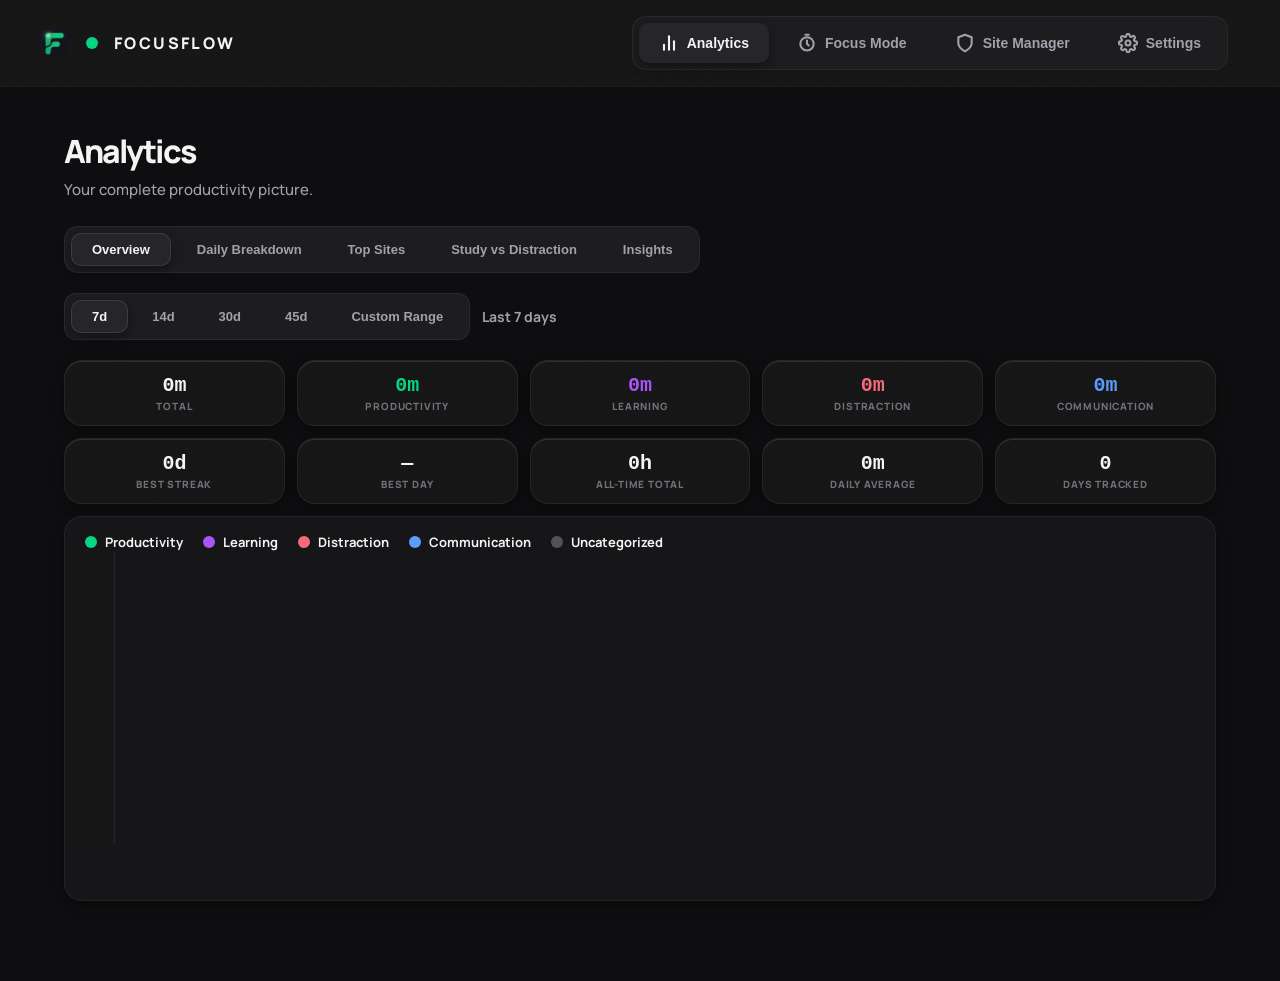
==== dashboard/index.html @ 1434062d "Add files via upload Update to v6.7.0 with Firefox fixes and Mozilla build instructions" ====
<!DOCTYPE html>
<html lang="en" data-os-theme="nothing">

<head>
  <meta charset="UTF-8" />
  <meta name="viewport" content="width=device-width,initial-scale=1" />
  <title>FocusFlow Dashboard</title>

  <link rel="icon" id="dynamic-favicon" href="../icons/icon128.png">

  <link rel="stylesheet" href="../global.css">
  <style>
    /* FF v6.7.0: @font-face removed — fonts now loaded exclusively from global.css (Problem 10). 
         All :root variables below intentionally removed too — they live in global.css now. */
    .cinematic-bg {
      position: fixed;
      inset: 0;
      z-index: -1;
      pointer-events: none;
      opacity: 0;
      transition: opacity 1s ease;
      background: radial-gradient(circle at 15% 50%, rgba(92, 156, 252, 0.15), transparent 50%), radial-gradient(circle at 85% 30%, rgba(168, 85, 247, 0.15), transparent 50%);
      animation: cinematicDrift 15s infinite alternate ease-in-out
    }

    html.cinematic .cinematic-bg {
      opacity: 1
    }

    @keyframes cinematicDrift {
      0% {
        transform: scale(1) translate(0, 0)
      }

      100% {
        transform: scale(1.1) translate(-2%, 2%)
      }
    }

    html,
    body {
      height: 100%
    }

    body {
      background: var(--bg);
      color: var(--tx);
      font-family: 'Manrope', system-ui, sans-serif;
      display: flex;
      flex-direction: column;
      font-size: 15px;
      line-height: 1.5;
      overflow-x: hidden;
      -webkit-font-smoothing: antialiased;
      transition: background 0.3s ease
    }

    .ptit,
    .focus-title {
      font-family: 'Manrope', system-ui, sans-serif;
      font-size: 32px;
      font-weight: 800;
      margin-bottom: 4px;
      letter-spacing: -0.06em
    }

    .overlay {
      position: fixed;
      inset: 0;
      z-index: 9000;
      background: rgba(0, 0, 0, .8);
      backdrop-filter: blur(8px);
      display: flex;
      align-items: center;
      justify-content: center;
      padding: 20px
    }

    .overlay.hide {
      display: none
    }

    .num,
    .acv,
    .at-val,
    .fr-time,
    .sitetm,
    .mtxt,
    .ltxt,
    .goal-pct,
    .donut-total {
      font-variant-numeric: tabular-nums
    }

    .toast {
      position: fixed;
      bottom: 40px;
      left: 50%;
      background: var(--green);
      color: #000000;
      padding: 10px 18px;
      border-radius: var(--btn-radius);
      box-shadow: var(--shadow-md);
      z-index: 999999;
      font-weight: 700;
      font-size: 13px;
      transition: all 0.3s cubic-bezier(0.16, 1, 0.3, 1);
      opacity: 1;
      transform: translateX(-50%) translateY(0);
      display: flex;
      align-items: center;
      gap: 8px
    }

    .toast.hide {
      opacity: 0;
      transform: translateX(-50%) translateY(30px);
      pointer-events: none
    }

    .toast.ok {
      border-left: none
    }

    .toast.er {
      background: var(--red);
      color: #000000;
      box-shadow: var(--shadow-md);
      border-left: none
    }

    @keyframes spin {
      100% {
        transform: rotate(360deg)
      }
    }

    .navbar {
      display: flex;
      justify-content: center;
      background: rgba(24, 24, 24, 0.65);
      backdrop-filter: blur(24px);
      -webkit-backdrop-filter: blur(24px);
      position: sticky;
      top: 0;
      z-index: 100;
      border-bottom: 1px solid rgba(255, 255, 255, 0.04);
      padding: 16px 24px;
      transition: var(--trans)
    }

    .card,
    .ac,
    .at-card {
      background: rgba(24, 24, 24, 0.65);
      backdrop-filter: blur(24px);
      -webkit-backdrop-filter: blur(24px);
      border: 1px solid rgba(255, 255, 255, 0.08);
      box-shadow: var(--shadow-sm), inset 0 1px 0 rgba(255, 255, 255, 0.1);
      border-radius: var(--card-radius);
      position: relative;
      overflow: hidden;
      transition: var(--trans)
    }

    html.light .card,
    html.light .ac,
    html.light .at-card {
      background: rgba(255, 255, 255, 0.75);
      border: 1px solid rgba(0, 0, 0, 0.05);
      box-shadow: var(--shadow-sm), inset 0 1px 0 rgba(255, 255, 255, 0.6)
    }

    html.light .navbar {
      background: rgba(255, 255, 255, 0.75);
      border-bottom: 1px solid rgba(0, 0, 0, 0.05)
    }

    html.light .ni:hover {
      background: rgba(0, 0, 0, 0.05);
      color: var(--tx)
    }

    html.light .siterow:hover {
      background: rgba(0, 0, 0, 0.02)
    }

    .nav-container {
      width: 100%;
      max-width: 1200px;
      display: flex;
      justify-content: space-between;
      align-items: center
    }

    .brand {
      display: flex;
      align-items: center;
      gap: 12px
    }

    .bdot {
      width: 12px;
      height: 12px;
      border-radius: 50%;
      background: var(--green)
    }

    .bdot.on {
      animation: pulse 2s infinite;
      box-shadow: 0 0 12px var(--green)
    }

    @keyframes pulse {

      0%,
      100% {
        opacity: 1
      }

      50% {
        opacity: .4
      }
    }

    .bname {
      font-size: 16px;
      font-weight: 800;
      letter-spacing: .15em;
      text-transform: uppercase;
      color: var(--tx)
    }

    .nav-links {
      display: flex;
      gap: 8px;
      background: var(--bg3);
      padding: 6px;
      border-radius: 14px;
      border: 1px solid var(--bd);
      margin-right: 12px
    }

    .ni {
      display: flex;
      align-items: center;
      gap: 8px;
      padding: 10px 20px;
      border-radius: 10px;
      background: transparent;
      border: none;
      color: var(--tx2);
      font-size: 14px;
      font-weight: 600;
      cursor: pointer;
      transition: var(--trans)
    }

    .ni:hover {
      color: var(--tx);
      background: rgba(255, 255, 255, 0.03)
    }

    .ni.act {
      background: var(--bg4);
      color: var(--tx);
      box-shadow: var(--shadow-sm)
    }

    .nic {
      display: flex;
      align-items: center;
      justify-content: center
    }

    .main {
      max-width: 1200px;
      margin: 0 auto;
      width: 100%;
      padding: 40px 24px;
      flex: 1
    }

    .tab {
      display: none;
      animation: fadeIn 0.3s ease
    }

    .tab.act {
      display: block
    }

    @keyframes fadeIn {
      from {
        opacity: 0;
        transform: translateY(10px)
      }

      to {
        opacity: 1;
        transform: translateY(0)
      }
    }

    #atab-overview, #atab-daily, #atab-topsites, #atab-trend, #atab-insights {
      transition: opacity 0.25s ease;
    }

    .ph {
      display: flex;
      align-items: flex-start;
      justify-content: space-between;
      margin-bottom: 24px;
      gap: 16px;
      flex-wrap: wrap
    }

    .pdesc {
      font-size: 15px;
      color: var(--tx2);
      font-weight: 500
    }

    .card {
      padding: 24px;
      margin-bottom: 20px
    }

    .ctit {
      font-size: 13px;
      font-weight: 800;
      letter-spacing: .12em;
      text-transform: uppercase;
      color: var(--tx3);
      margin-bottom: 20px;
      display: flex;
      align-items: center;
      gap: 8px
    }

    .inp,
    .sel,
    input.num {
      background: var(--bg3);
      border: 1px solid var(--bd2);
      border-radius: 12px;
      padding: 12px 16px;
      color: var(--tx);
      font-size: 14px;
      outline: none;
      transition: var(--trans);
      font-weight: 500
    }

    .inp {
      width: 100%
    }

    .inp:focus,
    .sel:focus {
      border-color: var(--green);
      box-shadow: 0 0 0 3px var(--green-bg);
      background: var(--bg4)
    }

    .num {
      width: 100px;
      text-align: center;
      -moz-appearance: textfield;
      appearance: textfield;
    }

    .num::-webkit-outer-spin-button,
    .num::-webkit-inner-spin-button {
      -webkit-appearance: none;
      appearance: none;
    }

    select option {
      background: var(--bg2);
      color: var(--tx)
    }

    .bp,
    .bs,
    .bd-btn {
      border-radius: var(--btn-radius);
      padding: 12px 24px;
      font-size: 14px;
      font-weight: 700;
      cursor: pointer;
      transition: var(--trans);
      white-space: nowrap;
      border: none
    }

    .bp {
      background: var(--green);
      color: #000;
      box-shadow: 0 2px 8px rgba(0, 0, 0, 0.3);
      border: 1px solid rgba(255, 255, 255, 0.1)
    }

    .bp:hover {
      transform: translateY(-2px);
      box-shadow: 0 6px 16px rgba(0, 0, 0, 0.4);
      filter: brightness(1.05)
    }

    .bs {
      background: var(--bg4);
      color: var(--tx);
      border: 1px solid var(--bd2)
    }

    .bs:hover {
      background: var(--bg3);
      border-color: var(--bd3);
      transform: translateY(-2px);
      box-shadow: var(--shadow-md)
    }

    .bd-btn {
      background: var(--red-bg);
      color: var(--red);
      border: 1px solid var(--red-bd)
    }

    .bd-btn:hover {
      background: rgba(244, 107, 122, 0.15);
      transform: translateY(-2px);
      box-shadow: var(--shadow-sm)
    }

    .bic {
      width: 36px;
      height: 36px;
      border-radius: 10px;
      background: var(--bg4);
      border: 1px solid var(--bd2);
      color: var(--tx2);
      cursor: pointer;
      font-size: 15px;
      display: flex;
      align-items: center;
      justify-content: center;
      transition: var(--trans);
      flex-shrink: 0
    }

    .bic:hover {
      background: var(--bg3);
      color: var(--tx);
      border-color: var(--bd3);
      transform: translateY(-2px)
    }

    .bic.del:hover {
      background: var(--red-bg);
      color: var(--red);
      border-color: var(--red-bd)
    }

    .scrub-btn {
      opacity: 0;
      background: var(--bg4);
      border: none;
      color: var(--tx3);
      width: 24px;
      height: 24px;
      border-radius: 6px;
      cursor: pointer;
      display: flex;
      align-items: center;
      justify-content: center;
      transition: var(--trans);
      font-size: 12px;
      margin-left: 8px;
      flex-shrink: 0
    }

    .db-site-pill:hover .scrub-btn {
      opacity: 1
    }

    .scrub-btn:hover {
      background: var(--red-bg);
      color: var(--red)
    }

    .view-tabs {
      display: flex;
      gap: 6px;
      background: var(--bg3);
      border-radius: 14px;
      padding: 6px;
      margin-bottom: 20px;
      width: fit-content;
      border: 1px solid var(--bd)
    }

    .vtab {
      padding: 8px 20px;
      border-radius: 10px;
      border: none;
      background: none;
      color: var(--tx2);
      font-size: 13px;
      font-weight: 700;
      cursor: pointer;
      transition: var(--trans)
    }

    .vtab.act {
      background: var(--bg4);
      color: var(--tx);
      box-shadow: var(--shadow-sm);
      border: 1px solid var(--bd2)
    }

    .vtab:hover:not(.act) {
      color: var(--tx);
      background: rgba(255, 255, 255, 0.03)
    }

    .compact-grid {
      display: grid;
      grid-template-columns: repeat(5, 1fr);
      gap: 12px;
      margin-bottom: 12px
    }

    .ac,
    .at-card {
      padding: 14px 12px;
      text-align: center;
      border-radius: var(--card-radius);
      display: flex;
      flex-direction: column;
      justify-content: center;
      align-items: center
    }

    .acv,
    .at-val {
      font-family: monospace;
      font-size: 20px;
      font-weight: 800;
      margin-bottom: 4px;
      line-height: 1.1;
      color: var(--tx)
    }

    .acv.g {
      color: var(--green)
    }

    .acv.r {
      color: var(--red)
    }

    .acv.a {
      color: var(--amber)
    }

    .acv.b {
      color: var(--blue)
    }

    .acv.w {
      color: var(--tx)
    }

    .aclbl,
    .at-lbl {
      font-size: 10px;
      color: var(--tx3);
      text-transform: uppercase;
      letter-spacing: .08em;
      font-weight: 800;
      line-height: 1
    }

    .chart-toggles {
      display: flex;
      gap: 20px;
      font-size: 13px;
      font-weight: 700;
      flex-wrap: wrap
    }

    .chart-tog-lbl {
      display: flex;
      align-items: center;
      gap: 8px;
      cursor: pointer;
      transition: var(--trans)
    }

    .chart-tog-lbl input {
      display: none
    }

    .chart-tog-dot {
      width: 12px;
      height: 12px;
      border-radius: 50%;
      transition: var(--trans);
      border: 2px solid transparent
    }

    .chart-tog-lbl input:not(:checked)+.chart-tog-dot {
      background: transparent !important;
      border-color: var(--tx3)
    }

    .chart-tog-lbl input:not(:checked)~.chart-tog-text {
      color: var(--tx3)
    }

    .chart-container {
      position: relative;
      border: 1px solid var(--bd);
      border-radius: var(--card-radius);
      background: var(--bg2);
      box-shadow: var(--shadow-sm);
      display: flex;
      flex-direction: column;
      overflow: hidden
    }

    .chart-hdr {
      padding: 16px 20px 0;
      display: flex;
      justify-content: space-between;
      align-items: center;
      flex-wrap: wrap;
      gap: 12px
    }

    .chart-wrapper {
      position: relative;
      width: 100%;
      display: flex
    }

    .y-axis {
      position: absolute;
      left: 0;
      top: 0;
      bottom: 55px;
      width: 50px;
      background: rgba(24, 24, 24, 0.85);
      backdrop-filter: blur(6px);
      border-right: 1px solid var(--bd);
      display: flex;
      flex-direction: column;
      justify-content: space-between;
      align-items: flex-end;
      padding: 20px 10px 0 0;
      pointer-events: none;
      z-index: 10
    }

    html.light .y-axis {
      background: rgba(248, 250, 252, 0.92)
    }

    .y-lbl {
      font-size: 11px;
      font-weight: 700;
      color: var(--tx3);
      font-family: system-ui;
      line-height: 1
    }

    .chart-scroll {
      overflow-x: auto;
      overflow-y: hidden;
      flex: 1;
      padding-left: 50px;
      padding-bottom: 8px
    }

    .chart-scroll::-webkit-scrollbar {
      height: 8px
    }

    .chart-scroll::-webkit-scrollbar-track {
      background: transparent
    }

    .chart-scroll::-webkit-scrollbar-thumb {
      background: var(--bd2);
      border-radius: 4px
    }

    .chart-scroll canvas {
      display: block;
      cursor: crosshair
    }

    .chart-tooltip {
      position: absolute;
      background: var(--bg3);
      border: 1px solid var(--bd2);
      padding: 8px 12px;
      border-radius: 8px;
      font-size: 13px;
      font-weight: 600;
      color: var(--tx);
      pointer-events: none;
      opacity: 0;
      transition: opacity 0.15s ease;
      box-shadow: var(--shadow-md);
      z-index: 1000;
      display: flex;
      flex-direction: column;
      gap: 4px;
      white-space: nowrap
    }

    .db-card {
      padding: 32px;
      background: var(--bg2);
      border: 1px solid var(--bd);
      border-radius: var(--card-radius);
      margin-bottom: 24px;
      box-shadow: var(--shadow-sm)
    }

    .db-hero {
      display: flex;
      align-items: center;
      gap: 24px;
      margin-bottom: 24px;
      flex-wrap: wrap
    }

    .db-info {
      flex: 1
    }

    .db-date {
      font-size: 20px;
      font-weight: 800;
      color: var(--tx);
      margin-bottom: 8px;
      letter-spacing: -0.02em
    }

    .db-badge {
      display: inline-flex;
      align-items: center;
      gap: 8px;
      padding: 6px 16px;
      border-radius: 12px;
      font-size: 14px;
      font-weight: 700;
      border: 1px solid transparent
    }

    .db-stats-row {
      display: flex;
      flex-wrap: wrap;
      gap: 10px;
      margin-top: 12px
    }

    .db-legend {
      display: flex;
      gap: 20px;
      font-size: 13px;
      font-weight: 700;
      flex-wrap: wrap;
      margin-bottom: 16px
    }

    .db-legend-item {
      display: flex;
      align-items: center;
      gap: 8px
    }

    .db-legend-dot {
      width: 10px;
      height: 10px;
      border-radius: 50%;
      flex-shrink: 0
    }

    .db-bar-wrap {
      height: 14px;
      border-radius: 99px;
      overflow: hidden;
      display: flex;
      background: var(--bg4)
    }

    .db-sites-grid {
      display: grid;
      grid-template-columns: repeat(auto-fill, minmax(220px, 1fr));
      gap: 14px;
      margin-top: 28px;
      padding-top: 28px;
      border-top: 1px solid var(--bd)
    }

    .db-site-pill {
      display: flex;
      align-items: center;
      justify-content: space-between;
      padding: 12px 16px;
      background: var(--bg3);
      border-radius: 12px;
      border: 1px solid var(--bd);
      border-left: 4px solid transparent;
      box-shadow: var(--shadow-sm);
      transition: var(--trans)
    }

    .db-site-pill:hover {
      transform: translateY(-2px);
      background: var(--bg4);
      border-color: var(--bd2)
    }

    .db-site-left {
      display: flex;
      align-items: center;
      gap: 10px;
      min-width: 0;
      flex: 1
    }

    .db-site-dom {
      font-family: 'Inter', system-ui, sans-serif;
      font-size: 14px;
      font-weight: 700;
      color: var(--tx);
      white-space: nowrap;
      overflow: hidden;
      text-overflow: ellipsis;
      padding-right: 10px
    }

    .db-site-time {
      font-size: 14px;
      font-weight: 800;
      color: var(--tx2);
      flex-shrink: 0;
      font-family: monospace;
      display: flex;
      align-items: center
    }

    .lhdr,
    .brow,
    .siterow {
      display: grid;
      align-items: center;
      padding: 12px 20px;
      width: 100%
    }

    .lhdr {
      padding: 8px 20px;
      font-size: 11px;
      letter-spacing: .1em;
      text-transform: uppercase;
      color: var(--tx3);
      font-weight: 800;
      border-bottom: 1px solid var(--bd2);
      margin-bottom: 8px
    }

    .brow {
      background: var(--bg3);
      border: 1px solid var(--bd);
      border-radius: 12px;
      margin-bottom: 8px;
      transition: var(--trans);
      gap: 16px
    }

    .brow:hover {
      border-color: var(--bd3);
      background: var(--bg4);
      transform: translateY(-2px);
      box-shadow: var(--shadow-sm)
    }

    .lhdr-rules,
    .brow-rules {
      grid-template-columns: minmax(180px, 2.5fr) 140px 180px 120px minmax(120px, 1fr) 80px;
      transition: var(--trans)
    }

    .bulk-mode .lhdr-rules,
    .bulk-mode .brow-rules {
      grid-template-columns: 30px minmax(180px, 2.5fr) 140px 180px 120px minmax(120px, 1fr)
    }

    .bulk-cb {
      display: none;
      width: 18px;
      height: 18px;
      accent-color: var(--green);
      cursor: pointer
    }

    .bulk-mode .bulk-cb {
      display: block
    }

    .bulk-mode .ract {
      display: none
    }

    .siterow {
      grid-template-columns: minmax(180px, 2fr) 110px 75px 75px;
      gap: 8px;
      border-bottom: 1px solid var(--bd);
      transition: var(--trans)
    }

    .siterow:hover {
      background: rgba(255, 255, 255, 0.02)
    }

    .siterow:last-child {
      border-bottom: none
    }

    .dom {
      font-family: 'Inter', system-ui, sans-serif;
      font-size: 14px;
      font-weight: 700;
      color: var(--tx);
      word-break: break-all;
      display: flex;
      align-items: center;
      gap: 10px
    }

    .cbadge {
      font-size: 11px;
      padding: 4px 12px;
      border-radius: 999px;
      font-weight: 800;
      display: inline-flex;
      align-items: center;
      justify-content: center;
      white-space: nowrap
    }

    .mtxt {
      font-size: 13px;
      color: var(--tx2);
      font-weight: 600
    }

    .stxt {
      font-size: 12px;
      color: var(--tx2);
      word-break: break-all
    }

    .ract {
      display: flex;
      gap: 8px;
      justify-content: flex-end
    }

    .empty {
      text-align: center;
      padding: 80px 20px;
      color: var(--tx3);
      display: flex;
      flex-direction: column;
      align-items: center;
      justify-content: center;
      height: 100%
    }

    .empty p {
      font-size: 15px;
      line-height: 1.6;
      font-weight: 600;
      margin-top: 12px
    }

    .stat-pill {
      background: var(--bg4);
      border: 1px solid var(--bd2);
      border-radius: 8px;
      padding: 6px 4px;
      font-family: monospace;
      font-weight: 800;
      color: var(--tx);
      font-size: 13px;
      text-align: center
    }

    .trow {
      display: flex;
      align-items: center;
      justify-content: space-between;
      gap: 24px;
      padding: 20px 0;
      border-top: 1px solid var(--bd)
    }

    .trow:first-of-type {
      border-top: none;
      padding-top: 0
    }

    .tlbl {
      font-size: 15px;
      font-weight: 700;
      color: var(--tx);
      margin-bottom: 6px
    }

    .tdesc {
      font-size: 13px;
      color: var(--tx2);
      line-height: 1.5
    }

    .tog {
      position: relative;
      display: inline-flex;
      cursor: pointer
    }

    .tog input {
      position: absolute;
      opacity: 0;
      width: 0;
      height: 0
    }

    .ttrack {
      width: 50px;
      height: 28px;
      background: var(--bg3);
      border-radius: 14px;
      border: 1px solid var(--bd2);
      transition: var(--trans);
      position: relative
    }

    .ttrack::after {
      content: "";
      position: absolute;
      top: 3px;
      left: 3px;
      width: 20px;
      height: 20px;
      border-radius: 50%;
      background: var(--tx3);
      transition: var(--trans)
    }

    .tog input:checked+.ttrack {
      background: var(--green-bg);
      border-color: var(--green)
    }

    .tog input:checked+.ttrack::after {
      background: var(--green);
      transform: translateX(22px)
    }

    .cat-squares {
      display: grid;
      grid-template-columns: repeat(auto-fit, minmax(130px, 1fr));
      gap: 16px
    }

    .cat-sq {
      border-radius: 16px;
      border: 2px solid var(--bd);
      padding: 16px 8px;
      text-align: center;
      cursor: pointer;
      transition: var(--trans);
      background: var(--bg3)
    }

    .cat-sq:hover {
      border-color: var(--bd3);
      transform: translateY(-4px);
      background: var(--bg4)
    }

    .cat-sq.selected {
      border-width: 2px;
      background: var(--bg4)
    }

    .cat-sq-icon {
      font-size: 28px;
      margin-bottom: 8px
    }

    .cat-sq-name {
      font-size: 13px;
      font-weight: 800;
      line-height: 1.2
    }

    .cat-sq-count {
      font-size: 11px;
      color: var(--tx3);
      margin-top: 4px;
      font-weight: 700
    }

    .sgrid {
      display: grid;
      grid-template-columns: 1fr 1fr;
      gap: 20px;
      margin-bottom: 20px
    }

    .srow {
      display: flex;
      flex-direction: column;
      gap: 8px
    }

    .slbl {
      font-size: 13px;
      color: var(--tx2);
      font-weight: 700
    }

    .day-label-badge {
      display: inline-flex;
      align-items: center;
      justify-content: center;
      gap: 8px;
      padding: 6px 12px;
      background: rgba(255, 255, 255, 0.03);
      border: 1px solid rgba(255, 255, 255, 0.08);
      border-radius: 99px;
      font-size: 12px;
      font-weight: 700;
      color: var(--tx2);
      text-transform: uppercase;
      letter-spacing: 0.05em;
      margin-bottom: 24px
    }

    html.light .day-label-badge {
      background: rgba(0, 0, 0, 0.03);
      border-color: rgba(0, 0, 0, 0.08)
    }

    .day-dot {
      width: 6px;
      height: 6px;
      border-radius: 50%;
      background: var(--green);
      box-shadow: 0 0 8px var(--green)
    }

    .focus-layout {
      display: grid;
      grid-template-columns: 320px 1fr 340px;
      gap: 32px;
      align-items: start
    }

    .focus-layout .card {
      padding: 32px 24px;
      margin-bottom: 24px
    }

    .history-scroll {
      overflow-y: auto;
      padding-right: 8px;
      flex: 1
    }

    .history-scroll::-webkit-scrollbar {
      width: 6px
    }

    .history-scroll::-webkit-scrollbar-track {
      background: transparent
    }

    .history-scroll::-webkit-scrollbar-thumb {
      background: var(--bd2);
      border-radius: 10px
    }

    .pdots span {
      width: 12px;
      height: 12px;
      border-radius: 50%;
      background: var(--bg4);
      transition: var(--trans);
      border: 1px solid var(--bd2)
    }

    .pdots span.on {
      background: var(--green);
      border-color: var(--green)
    }

    #ruleModal .card {
      max-height: 85vh;
      display: flex;
      flex-direction: column;
      padding: 0
    }

    #ruleModal .modal-header {
      padding: 32px 32px 16px;
      border-bottom: 1px solid var(--bd);
      flex-shrink: 0
    }

    #ruleModal .modal-body {
      padding: 24px 32px;
      overflow-y: auto;
      flex: 1
    }

    #ruleModal .modal-footer {
      padding: 16px 32px 32px;
      border-top: 1px solid var(--bd);
      flex-shrink: 0;
      display: flex;
      gap: 16px;
      justify-content: flex-end
    }

    #ruleModal .modal-body::-webkit-scrollbar {
      width: 6px
    }

    #ruleModal .modal-body::-webkit-scrollbar-track {
      background: transparent
    }

    #ruleModal .modal-body::-webkit-scrollbar-thumb {
      background: var(--bd2);
      border-radius: 10px
    }

    #lock-danger:checked+.ttrack {
      background: rgba(244, 107, 122, 0.2);
      border-color: var(--red)
    }

    #lock-danger:checked+.ttrack::after {
      background: var(--red)
    }

    @media (max-width:1100px) {
      .focus-layout {
        grid-template-columns: 1fr;
        gap: 32px
      }

      .history-scroll {
        height: auto;
        min-height: auto;
        max-height: 400px
      }

      .siterow,
      .lhdr {
        grid-template-columns: 1fr 100px 80px 80px
      }

      .siterow .sel,
      .lhdr span:nth-child(2) {
        display: none
      }
    }

    @media (max-width:768px) {
      .nav-container {
        flex-direction: column;
        gap: 16px
      }

      .compact-grid,
      .cat-squares {
        grid-template-columns: repeat(2, 1fr)
      }

      .trow {
        flex-direction: column;
        align-items: flex-start;
        gap: 12px
      }
    }

    .card::before,
    .ac::before,
    .at-card::before,
    .navbar::before {
      content: "";
      position: absolute;
      inset: 0;
      border-radius: inherit;
      pointer-events: none;
      z-index: 0;
      background-image: url("data:image/svg+xml,%3Csvg viewBox='0 0 256 256' xmlns='http://www.w3.org/2000/svg'%3E%3Cfilter id='n'%3E%3CfeTurbulence type='fractalNoise' baseFrequency='0.85' numOctaves='3' stitchTiles='stitch'/%3E%3C/filter%3E%3Crect width='100%25' height='100%25' filter='url(%23n)' opacity='0.03'/%3E%3C/svg%3E");
      background-size: 128px 128px
    }

    .card>*,
    .ac>*,
    .at-card>*,
    .navbar>* {
      position: relative;
      z-index: 1
    }

    @keyframes phase-bounce {
      0% {
        transform: scale(0.92);
        opacity: 0.7
      }

      50% {
        transform: scale(1.04)
      }

      100% {
        transform: scale(1);
        opacity: 1
      }
    }

    @keyframes text-slide {
      0% {
        transform: translateY(8px);
        opacity: 0
      }

      100% {
        transform: translateY(0);
        opacity: 1
      }
    }

    .c-checkbox-group {
      display: flex;
      flex-direction: column;
      gap: 10px;
      margin-top: 12px
    }

    .c-checkbox-lbl {
      display: flex;
      align-items: center;
      gap: 10px;
      font-size: 14px;
      color: var(--tx);
      cursor: pointer;
      padding: 8px 12px;
      background: var(--bg3);
      border-radius: 8px;
      border: 1px solid var(--bd2);
      transition: var(--trans)
    }

    .c-checkbox-lbl:hover {
      background: var(--bg4)
    }

    .c-checkbox-lbl input {
      accent-color: var(--green);
      width: 16px;
      height: 16px;
      cursor: pointer
    }

    .fbtn.skip {
      background: var(--amber-bg);
      color: var(--amber);
      border: 1px solid rgba(246, 184, 70, 0.2)
    }

    .fbtn.skip:hover {
      background: rgba(246, 184, 70, 0.25);
      border-color: var(--amber);
      transform: translateY(-2px)
    }

    /* FF v6.7: active day labels turn green in edit-rule modal */
    .m-day-cb-label.active,
    label:has(.m-day-cb:checked),
    .nsched-day-lbl:has(input:checked) {
      background: var(--green-bg) !important;
      border-color: var(--green-bd) !important;
      color: var(--green) !important;
    }

    /* Premium Clickable Capsule Card Checkboxes for Goals */
    .goal-cb-lbl {
      display: flex;
      align-items: center;
      gap: 10px;
      padding: 12px 16px;
      background: var(--bg3);
      border: 1px solid var(--bd2);
      border-radius: 12px;
      font-size: 14px;
      font-weight: 700;
      color: var(--tx2);
      cursor: pointer;
      transition: all 0.2s ease;
      user-select: none;
    }

    .goal-cb-lbl:hover {
      background: var(--bg4);
      border-color: var(--bd3);
      transform: translateY(-1px);
    }

    .goal-cb-lbl:has(input:checked) {
      background: var(--green-bg) !important;
      border-color: var(--green) !important;
      color: var(--green) !important;
      box-shadow: 0 0 12px rgba(2, 133, 78, 0.15);
    }

    .goal-cb-lbl input {
      accent-color: var(--green);
      width: 16px;
      height: 16px;
      cursor: pointer;
    }

    /* FF v6.7: advanced tweaks grid alignment fix */
    .adv-tweaks-grid {
      align-items: stretch !important;
    }

    .adv-tweaks-grid .card,
    .adv-tweaks-grid>* {
      height: 100%;
      box-sizing: border-box;
    }

    /* FF v6.7: floating save button animation */
    @keyframes fadeIn {
      from {
        opacity: 0;
        transform: translateY(8px);
      }

      to {
        opacity: 1;
        transform: none;
      }
    }

    #floating-save-btn {
      animation: fadeIn 0.2s;
    }

    /* Tactile Preset Switches & Edit Modal CSS */
    .preset-card {
      transition: all 0.25s cubic-bezier(0.4, 0, 0.2, 1) !important;
    }

    .preset-card:hover {
      background: rgba(255, 255, 255, 0.04) !important;
      border-color: var(--bd3) !important;
      transform: translateY(-4px);
      box-shadow: 0 8px 24px rgba(0, 0, 0, 0.25) !important;
    }

    html.light .preset-card:hover {
      background: rgba(0, 0, 0, 0.02) !important;
    }

    .preset-card.is-active {
      background: var(--green-bg) !important;
      border-color: var(--green) !important;
      box-shadow: 0 0 16px rgba(5, 213, 129, 0.2) !important;
    }

    .preset-card.is-active:hover {
      box-shadow: 0 0 20px rgba(5, 213, 129, 0.3) !important;
    }

    /* Quick Play & Options Hover Show-up */
    .preset-card .preset-card-actions {
      opacity: 0.35;
      transform: translateY(2px);
      transition: all 0.25s cubic-bezier(0.4, 0, 0.2, 1);
    }

    .preset-card:hover .preset-card-actions,
    .preset-card.is-active .preset-card-actions {
      opacity: 1;
      transform: translateY(0);
    }

    .preset-play-btn:hover {
      transform: scale(1.15) !important;
      background: var(--green) !important;
      color: #000 !important;
      box-shadow: 0 0 10px rgba(5, 213, 129, 0.4);
    }

    .preset-edit-btn:hover {
      transform: scale(1.15) !important;
      background: var(--bg3) !important;
      border-color: var(--bd3) !important;
    }

    @keyframes modalSlideIn {
      from {
        opacity: 0;
        transform: scale(0.92) translateY(12px);
      }

      to {
        opacity: 1;
        transform: scale(1) translateY(0);
      }
    }

    #ff-preset-edit-modal .card {
      animation: modalSlideIn 0.3s cubic-bezier(0.34, 1.56, 0.64, 1);
      box-shadow: 0 24px 64px rgba(0, 0, 0, 0.65);
      background: rgba(24, 24, 24, 0.85) !important;
      backdrop-filter: blur(28px) !important;
      -webkit-backdrop-filter: blur(28px) !important;
      border: 1px solid rgba(255, 255, 255, 0.1) !important;
    }

    html.light #ff-preset-edit-modal .card {
      background: rgba(255, 255, 255, 0.88) !important;
      border: 1px solid rgba(0, 0, 0, 0.08) !important;
    }

    /* ==========================================================================
         PREMIUM DAILY BREAKDOWN OVERHAUL
         ========================================================================== */
    .db-card {
      padding: 32px;
      background: rgba(24, 24, 24, 0.4) !important;
      backdrop-filter: blur(24px) !important;
      -webkit-backdrop-filter: blur(24px) !important;
      border: 1px solid rgba(255, 255, 255, 0.06) !important;
      border-radius: 20px !important;
      margin-bottom: 28px !important;
      box-shadow: 0 12px 40px rgba(0, 0, 0, 0.2) !important;
      transition: var(--trans);
    }

    html.light .db-card {
      background: rgba(255, 255, 255, 0.45) !important;
      border: 1px solid rgba(0, 0, 0, 0.05) !important;
      box-shadow: 0 8px 32px rgba(0, 0, 0, 0.05) !important;
    }

    .db-card:hover {
      border-color: rgba(255, 255, 255, 0.1) !important;
      box-shadow: 0 16px 48px rgba(0, 0, 0, 0.3) !important;
    }

    html.light .db-card:hover {
      border-color: rgba(0, 0, 0, 0.08) !important;
      box-shadow: 0 12px 36px rgba(0, 0, 0, 0.08) !important;
    }

    .db-hero {
      display: flex !important;
      flex-direction: column !important;
      align-items: stretch !important;
      gap: 20px !important;
      margin-bottom: 24px !important;
    }

    .db-date-wrapper {
      display: flex;
      align-items: center;
      gap: 12px;
      border-bottom: 1px solid var(--bd2);
      padding-bottom: 16px;
      margin-bottom: 4px;
    }

    .db-date {
      font-size: 15px !important;
      font-weight: 800 !important;
      letter-spacing: -0.01em !important;
      color: var(--tx2) !important;
      display: flex;
      align-items: center;
      gap: 0;
    }

    .db-card-header-txt {
      font-size: 14px !important;
      font-weight: 800 !important;
      letter-spacing: -0.015em !important;
      color: var(--tx2) !important;
      text-transform: none !important;
      margin: 0 !important;
      padding: 0 !important;
      line-height: 1.2 !important;
      display: block !important;
    }

    .db-stats-grid {
      display: grid !important;
      grid-template-columns: repeat(5, 1fr) !important;
      gap: 16px !important;
      width: 100% !important;
      margin-top: 0 !important;
    }

    .db-stat-box {
      position: relative;
      background: rgba(255, 255, 255, 0.015) !important;
      border: 1px solid rgba(255, 255, 255, 0.04) !important;
      border-radius: 16px !important;
      padding: 16px 20px !important;
      display: flex !important;
      flex-direction: column !important;
      align-items: center !important;
      justify-content: center !important;
      text-align: center !important;
      gap: 8px !important;
      transition: var(--trans) !important;
      overflow: hidden;
    }

    .db-stat-box::before {
      content: "";
      position: absolute;
      inset: 0;
      background: radial-gradient(circle at 100% 100%, var(--glow-color, transparent), transparent 70%);
      opacity: 0.12;
      pointer-events: none;
    }

    .db-stat-box:hover {
      transform: translateY(-2px) !important;
      background: rgba(255, 255, 255, 0.03) !important;
      border-color: var(--glow-border, rgba(255, 255, 255, 0.1)) !important;
      box-shadow: 0 8px 24px var(--glow-shadow, rgba(0, 0, 0, 0.15)) !important;
    }

    html.light .db-stat-box {
      background: rgba(0, 0, 0, 0.015) !important;
      border: 1px solid rgba(0, 0, 0, 0.04) !important;
    }

    html.light .db-stat-box:hover {
      background: rgba(0, 0, 0, 0.03) !important;
    }

    .db-stat-info {
      display: flex;
      flex-direction: column;
      align-items: center;
      gap: 4px;
    }

    .db-stat-title {
      font-size: 11px !important;
      font-weight: 800 !important;
      color: var(--tx3) !important;
      text-transform: uppercase !important;
      letter-spacing: 0.08em !important;
    }

    .db-stat-value {
      font-size: 26px !important;
      font-weight: 800 !important;
      line-height: 1.1 !important;
      font-variant-numeric: tabular-nums;
    }

    .db-stat-icon-wrap {
      width: 44px;
      height: 44px;
      border-radius: 12px;
      display: flex;
      align-items: center;
      justify-content: center;
      font-size: 20px;
      background: var(--icon-bg, rgba(255, 255, 255, 0.03));
      border: 1px solid var(--icon-bd, rgba(255, 255, 255, 0.06));
      color: var(--icon-color, var(--tx2));
      box-shadow: inset 0 1px 0 rgba(255, 255, 255, 0.1);
    }

    .db-bar-container {
      margin: 28px 0 !important;
    }

    .db-bar-wrap {
      height: 18px !important;
      border-radius: 99px !important;
      overflow: hidden !important;
      display: flex !important;
      background: rgba(255, 255, 255, 0.03) !important;
      border: 1px solid rgba(255, 255, 255, 0.04) !important;
      box-shadow: inset 0 2px 4px rgba(0, 0, 0, 0.2) !important;
      transition: var(--trans) !important;
    }

    html.light .db-bar-wrap {
      background: rgba(0, 0, 0, 0.04) !important;
      border: 1px solid rgba(0, 0, 0, 0.03) !important;
      box-shadow: inset 0 1px 2px rgba(0, 0, 0, 0.05) !important;
    }

    .db-bar-segment {
      height: 100%;
      transition: width 0.4s ease;
      position: relative;
    }

    .db-bar-segment::after {
      content: "";
      position: absolute;
      inset: 0;
      background: linear-gradient(to bottom, rgba(255, 255, 255, 0.15), transparent 50%, rgba(0, 0, 0, 0.1));
    }

    .db-bar-legend {
      display: flex;
      justify-content: center;
      gap: 20px;
      margin-top: 12px;
      flex-wrap: wrap;
    }

    .db-bar-legend-item {
      display: flex;
      align-items: center;
      gap: 8px;
      font-size: 12px;
      font-weight: 700;
      color: var(--tx2);
    }

    .db-bar-legend-dot {
      width: 8px;
      height: 8px;
      border-radius: 50%;
    }

    .db-timeline-card {
      margin-top: 28px;
      padding-top: 24px;
      border-top: 1px solid var(--bd);
    }

    .db-timeline-title {
      font-size: 12px !important;
      font-weight: 800 !important;
      color: var(--tx3) !important;
      letter-spacing: 0.1em !important;
      text-transform: uppercase !important;
      margin-bottom: 12px !important;
      display: flex;
      align-items: center;
      gap: 8px;
    }

    .db-timeline-container {
      position: relative !important;
      height: 32px !important;
      background: rgba(255, 255, 255, 0.015) !important;
      border-radius: 12px !important;
      overflow: hidden !important;
      border: 1px solid rgba(255, 255, 255, 0.04) !important;
      box-shadow: inset 0 2px 4px rgba(0, 0, 0, 0.15) !important;
    }

    html.light .db-timeline-container {
      background: rgba(0, 0, 0, 0.015) !important;
      border-color: rgba(0, 0, 0, 0.05) !important;
      box-shadow: inset 0 1px 2px rgba(0, 0, 0, 0.05) !important;
    }

    .db-timeline-gridline {
      position: absolute !important;
      top: 0;
      bottom: 0;
      width: 1px !important;
      background: repeating-linear-gradient(to bottom, var(--bd) 0, var(--bd) 4px, transparent 4px, transparent 8px) !important;
      z-index: 1 !important;
    }

    .db-timeline-block {
      position: absolute !important;
      height: 20px !important;
      top: 6px !important;
      border-radius: 4px !important;
      opacity: 0.9 !important;
      z-index: 2 !important;
      box-shadow: 0 1px 4px rgba(0, 0, 0, 0.15) !important;
      transition: transform 0.2s;
    }

    .db-timeline-block:hover {
      transform: scaleY(1.15);
      z-index: 3 !important;
      opacity: 1 !important;
      filter: brightness(1.1);
    }

    .db-timeline-labels {
      display: flex !important;
      justify-content: space-between !important;
      font-size: 11px !important;
      color: var(--tx3) !important;
      font-weight: 700 !important;
      margin-top: 10px !important;
      text-transform: uppercase !important;
      letter-spacing: 0.05em !important;
      padding: 0 4px;
    }

    .db-sites-grid {
      display: grid !important;
      grid-template-columns: repeat(auto-fill, minmax(240px, 1fr)) !important;
      gap: 16px !important;
      margin-top: 32px !important;
      padding-top: 28px !important;
      border-top: 1px solid var(--bd) !important;
    }

    .db-site-pill {
      display: flex !important;
      align-items: center !important;
      justify-content: space-between !important;
      padding: 12px 18px !important;
      background: rgba(255, 255, 255, 0.015) !important;
      border-radius: 14px !important;
      border: 1px solid rgba(255, 255, 255, 0.04) !important;
      border-left: 4px solid var(--border-color, transparent) !important;
      box-shadow: 0 4px 12px rgba(0, 0, 0, 0.1) !important;
      transition: var(--trans) !important;
    }

    html.light .db-site-pill {
      background: rgba(0, 0, 0, 0.015) !important;
      border-color: rgba(0, 0, 0, 0.04) !important;
    }

    .db-site-pill:hover {
      transform: translateY(-3px) !important;
      background: rgba(255, 255, 255, 0.03) !important;
      border-color: rgba(255, 255, 255, 0.08) !important;
      box-shadow: 0 8px 24px rgba(0, 0, 0, 0.2) !important;
    }

    html.light .db-site-pill:hover {
      background: rgba(0, 0, 0, 0.03) !important;
      border-color: rgba(0, 0, 0, 0.06) !important;
      box-shadow: 0 6px 16px rgba(0, 0, 0, 0.06) !important;
    }

    .db-site-left {
      display: flex !important;
      align-items: center !important;
      gap: 12px !important;
      min-width: 0 !important;
      flex: 1 !important;
    }

    .db-site-dom {
      font-family: 'Inter', system-ui, sans-serif !important;
      font-size: 14px !important;
      font-weight: 700 !important;
      color: var(--tx) !important;
      white-space: nowrap !important;
      overflow: hidden !important;
      text-overflow: ellipsis !important;
      padding-right: 8px !important;
    }

    .db-site-time {
      font-size: 13px !important;
      font-weight: 800 !important;
      color: var(--tx2) !important;
      flex-shrink: 0 !important;
      font-family: monospace !important;
      display: flex !important;
      align-items: center !important;
      background: rgba(255, 255, 255, 0.03);
      padding: 4px 8px;
      border-radius: 8px;
      border: 1px solid rgba(255, 255, 255, 0.04);
    }

    html.light .db-site-time {
      background: rgba(0, 0, 0, 0.03);
      border-color: rgba(0, 0, 0, 0.03);
    }
  </style>
</head>

<body>
  <div class="cinematic-bg"></div>

  <nav class="navbar">
    <div class="nav-container">
      <div class="brand">
        <img src="../icons/icon128.png" alt="Logo" style="width:28px;height:28px;border-radius:6px;">
        <div class="bdot" id="sfd" style="margin-left:6px;"></div>
        <span class="bname" style="margin-left:4px;">FocusFlow</span>
      </div>
      <div class="nav-links">
        <button class="ni act" data-tab="analytics">
          <span class="nic"><svg xmlns="http://www.w3.org/2000/svg" width="20" height="20" viewBox="0 0 24 24"
              fill="none" stroke="currentColor" stroke-width="2.5" stroke-linecap="round" stroke-linejoin="round">
              <line x1="18" y1="20" x2="18" y2="10"></line>
              <line x1="12" y1="20" x2="12" y2="4"></line>
              <line x1="6" y1="20" x2="6" y2="14"></line>
            </svg></span>
          <span>Analytics</span>
        </button>
        <button class="ni" data-tab="focus">
          <span class="nic"><svg xmlns="http://www.w3.org/2000/svg" width="20" height="20" viewBox="0 0 24 24"
              fill="none" stroke="currentColor" stroke-width="2.5" stroke-linecap="round" stroke-linejoin="round">
              <circle cx="12" cy="13" r="8"></circle>
              <path d="M12 9v4l2 2"></path>
              <line x1="10" y1="2" x2="14" y2="2"></line>
            </svg></span>
          <span>Focus Mode</span>
        </button>
        <button class="ni" data-tab="sitemanager">
          <span class="nic"><svg xmlns="http://www.w3.org/2000/svg" width="20" height="20" viewBox="0 0 24 24"
              fill="none" stroke="currentColor" stroke-width="2.5" stroke-linecap="round" stroke-linejoin="round">
              <path d="M12 22s8-4 8-10V5l-8-3-8 3v7c0 6 8 10 8 10z"></path>
            </svg></span>
          <span>Site Manager</span>
        </button>
        <button class="ni" data-tab="settings">
          <span class="nic"><svg xmlns="http://www.w3.org/2000/svg" width="20" height="20" viewBox="0 0 24 24"
              fill="none" stroke="currentColor" stroke-width="2.5" stroke-linecap="round" stroke-linejoin="round">
              <circle cx="12" cy="12" r="3"></circle>
              <path
                d="M19.4 15a1.65 1.65 0 0 0 .33 1.82l.06.06a2 2 0 0 1-2.83 2.83l-.06-.06a1.65 1.65 0 0 0-1.82-.33 1.65 1.65 0 0 0-1 1.51V21a2 2 0 0 1-4 0v-.09A1.65 1.65 0 0 0 9 19.4a1.65 1.65 0 0 0-1.82.33l-.06.06a2 2 0 0 1-2.83-2.83l.06-.06A1.65 1.65 0 0 0 4.68 15a1.65 1.65 0 0 0-1.51-1H3a2 2 0 0 1 0-4h.09A1.65 1.65 0 0 0 4.6 9a1.65 1.65 0 0 0-.33-1.82l-.06-.06a2 2 0 0 1 2.83-2.83l.06.06A1.65 1.65 0 0 0 9 4.68a1.65 1.65 0 0 0 1-1.51V3a2 2 0 0 1 4 0v.09a1.65 1.65 0 0 0 1 1.51 1.65 1.65 0 0 0 1.82-.33l.06-.06a2 2 0 0 1 2.83 2.83l-.06.06A1.65 1.65 0 0 0 19.4 9a1.65 1.65 0 0 0 1.51 1H21a2 2 0 0 1 0 4h-.09a1.65 1.65 0 0 0-1.51 1z">
              </path>
            </svg></span>
          <span>Settings</span>
        </button>
      </div>
    </div>
  </nav>

  <div id="pcOverlay" class="overlay hide" style="z-index: 100000;">
    <div class="card" style="text-align:center;min-width:380px;padding:40px;">
      <div style="font-size:3.5rem;margin-bottom:16px">🔒</div>
      <div id="pc-title" style="font-size:24px;font-weight:800;margin-bottom:8px">Settings Locked</div>
      <div id="pc-desc" style="font-size:15px;color:var(--tx2);margin-bottom:32px">Enter your 6-digit PIN to continue
      </div>
      <div class="pdots" id="pdots" style="display:flex;justify-content:center;gap:16px;margin-bottom:32px">
        <span></span><span></span><span></span><span></span><span></span><span></span>
      </div>
      <div style="display:grid;grid-template-columns:repeat(3,1fr);gap:12px;max-width:280px;margin:0 auto">
        <button class="bs pk" data-n="1">1</button><button class="bs pk" data-n="2">2</button><button class="bs pk"
          data-n="3">3</button>
        <button class="bs pk" data-n="4">4</button><button class="bs pk" data-n="5">5</button><button class="bs pk"
          data-n="6">6</button>
        <button class="bs pk" data-n="7">7</button><button class="bs pk" data-n="8">8</button><button class="bs pk"
          data-n="9">9</button>
        <button class="bs pk" id="pclr">⌫</button><button class="bs pk" data-n="0">0</button><button class="bp pk"
          id="pcok">OK</button>
      </div>
      <div class="hide" id="pcerr" style="font-size:14px;color:var(--red);margin-top:16px;font-weight:700">Incorrect PIN
        — try again</div>
      <div style="display:flex; justify-content:center; margin-top:16px;">
        <button class="bs hide" id="pccancel" style="width:100%; max-width:280px;">Cancel</button>
      </div>
    </div>
  </div>

  <main class="main">
    <section class="tab act" id="tab-analytics">
      <div class="ph">
        <div>
          <h1 class="ptit">Analytics</h1>
          <p class="pdesc" id="analytics-page-header-desc">Your complete productivity picture.</p>
        </div>
      </div>
      <div class="view-tabs">
        <button class="vtab act" data-atab="overview">Overview</button>
        <button class="vtab" data-atab="daily">Daily Breakdown</button>
        <button class="vtab" data-atab="topsites">Top Sites</button>
        <button class="vtab" data-atab="trend">Study vs Distraction</button>
        <button class="vtab" data-atab="insights">Insights</button>
      </div>

      <div id="atab-overview">
        <div style="display:flex;align-items:center;gap:12px;margin-bottom:20px;flex-wrap:wrap">
          <div
            style="display:flex;gap:4px;background:var(--bg3);border-radius:12px;padding:6px;border:1px solid var(--bd)">
            <button class="vtab act" data-range="7">7d</button>
            <button class="vtab" data-range="14">14d</button>
            <button class="vtab" data-range="30">30d</button>
            <button class="vtab" data-range="45">45d</button>
            <button class="vtab" data-range="custom" id="ov-custom-btn">Custom Range</button>
          </div>
          <span id="ov-range-lbl" style="font-size:14px;color:var(--tx2);font-weight:700;margin-right:auto">Last 7
            days</span>
        </div>
        <div id="ov-custom-panel"
          style="display:none;background:var(--bg3);border:1px solid var(--bd);border-radius:12px;padding:12px 16px;margin-bottom:16px;align-items:center;gap:12px;flex-wrap:wrap">
          <span
            style="font-size:12px;font-weight:800;color:var(--tx2);text-transform:uppercase;letter-spacing:1px">From</span>
          <input type="date" id="ov-from"
            style="background:var(--bg2);border:1px solid var(--bd);color:var(--tx);padding:8px 10px;border-radius:8px;font-family:inherit" />
          <span
            style="font-size:12px;font-weight:800;color:var(--tx2);text-transform:uppercase;letter-spacing:1px">To</span>
          <input type="date" id="ov-to"
            style="background:var(--bg2);border:1px solid var(--bd);color:var(--tx);padding:8px 10px;border-radius:8px;font-family:inherit" />
          <button id="ov-apply" class="vtab act" style="font-weight:800">Apply</button>
        </div>

        <div class="compact-grid">
          <div class="ac">
            <div class="acv w" id="an-total">0m</div>
            <div class="aclbl">Total</div>
          </div>
          <div class="ac">
            <div class="acv g" id="an-st">0m</div>
            <div class="aclbl">Productivity</div>
          </div>
          <div class="ac">
            <div class="acv a" id="an-lrn" style="color:var(--purple)">0m</div>
            <div class="aclbl">Learning</div>
          </div>
          <div class="ac">
            <div class="acv r" id="an-dt">0m</div>
            <div class="aclbl">Distraction</div>
          </div>
          <div class="ac">
            <div class="acv b" id="an-prod">0m</div>
            <div class="aclbl">Communication</div>
          </div>

          <div class="at-card">
            <div class="at-val" id="an-bs">0d</div>
            <div class="at-lbl">Best streak</div>
          </div>
          <div class="at-card">
            <div class="at-val" id="an-bd">—</div>
            <div class="at-lbl">Best day</div>
          </div>
          <div class="at-card">
            <div class="at-val" id="at-total">0h</div>
            <div class="at-lbl">All-time total</div>
          </div>
          <div class="at-card">
            <div class="at-val" id="at-daily-avg">0m</div>
            <div class="at-lbl">Daily average</div>
          </div>
          <div class="at-card">
            <div class="at-val" id="at-days">0</div>
            <div class="at-lbl">Days tracked</div>
          </div>
        </div>

        <div class="chart-container" style="margin-bottom:40px">
          <div class="chart-hdr">
            <div class="chart-toggles" id="ov-toggles">
              <label class="chart-tog-lbl"><input type="checkbox" id="tog-ov-prod" checked><span class="chart-tog-dot"
                  style="background:var(--green)"></span><span class="chart-tog-text">Productivity</span></label>
              <label class="chart-tog-lbl"><input type="checkbox" id="tog-ov-lrn" checked><span class="chart-tog-dot"
                  style="background:var(--purple)"></span><span class="chart-tog-text">Learning</span></label>
              <label class="chart-tog-lbl"><input type="checkbox" id="tog-ov-dist" checked><span class="chart-tog-dot"
                  style="background:var(--red)"></span><span class="chart-tog-text">Distraction</span></label>
              <label class="chart-tog-lbl"><input type="checkbox" id="tog-ov-comm" checked><span class="chart-tog-dot"
                  style="background:var(--blue)"></span><span class="chart-tog-text">Communication</span></label>
              <label class="chart-tog-lbl"><input type="checkbox" id="tog-ov-unc" checked><span class="chart-tog-dot"
                  style="background:var(--tx4)"></span><span class="chart-tog-text">Uncategorized</span></label>
            </div>
          </div>
          <div class="chart-wrapper">
            <div id="ov-y-axis" class="y-axis"></div>
            <div class="chart-scroll" id="ov-scroll"><canvas id="ov-chart" height="340"></canvas></div>
          </div>
        </div>
      </div>

      <div id="atab-daily" style="display:none">
        <div
          style="display:flex;gap:4px;background:var(--bg3);border-radius:12px;padding:6px;border:1px solid var(--bd);margin-bottom:16px;width:fit-content;align-items:center;flex-wrap:wrap">
          <button class="vtab act" data-dailyrange="7">7d</button>
          <button class="vtab" data-dailyrange="14">14d</button>
          <button class="vtab" data-dailyrange="30">30d</button>
          <button class="vtab" data-dailyrange="custom" id="db-custom-btn">Custom Range</button>
        </div>
        <div id="db-custom-panel"
          style="display:none;background:var(--bg3);border:1px solid var(--bd);border-radius:12px;padding:12px 16px;margin-bottom:16px;align-items:center;gap:12px;flex-wrap:wrap">
          <span
            style="font-size:12px;font-weight:800;color:var(--tx2);text-transform:uppercase;letter-spacing:1px">From</span>
          <input type="date" id="db-from"
            style="background:var(--bg2);border:1px solid var(--bd);color:var(--tx);padding:8px 10px;border-radius:8px;font-family:inherit" />
          <span
            style="font-size:12px;font-weight:800;color:var(--tx2);text-transform:uppercase;letter-spacing:1px">To</span>
          <input type="date" id="db-to"
            style="background:var(--bg2);border:1px solid var(--bd);color:var(--tx);padding:8px 10px;border-radius:8px;font-family:inherit" />
          <button id="db-apply" class="vtab act" style="font-weight:800">Apply</button>
        </div>
        <div id="daily-breakdown-list">
          <div class="empty">
            <p>Loading...</p>
          </div>
        </div>
      </div>

      <div id="atab-topsites" style="display:none">
        <!-- FF v6.18: Search box for Top Sites (Problem 19) -->
        <div style="margin-bottom:16px;">
          <input type="text" id="top-sites-search" class="ff-search" placeholder="Search sites…" autocomplete="off">
        </div>
        <div
          style="display:flex;gap:4px;background:var(--bg3);border-radius:12px;padding:6px;border:1px solid var(--bd);margin-bottom:24px;width:fit-content">
          <button class="vtab act" data-siterange="7">7 days</button>
          <button class="vtab" data-siterange="30">30 days</button>
          <button class="vtab" data-siterange="all">All time</button>
        </div>
        <div class="card" style="padding:0">
          <div class="lhdr"
            style="grid-template-columns: minmax(180px, 1.3fr) 60px 150px 75px 75px; padding:16px 20px; gap: 8px;">
            <span>Domain</span><span style="text-align:left; margin-left: -20px;">Actions</span><span
              style="margin-left: 22px;">Category</span><span style="text-align:center">Total</span><span
              style="text-align:center">Avg/Day</span></div>
          <div id="top-sites" style="display:flex; flex-direction:column; width:100%;">
            <div class="ff-loading">Loading sites…</div>
          </div>
        </div>
      </div>

      <div id="atab-trend" style="display:none">
        <div
          style="display:flex;gap:4px;background:var(--bg3);border-radius:12px;padding:6px;border:1px solid var(--bd);margin-bottom:20px;width:fit-content">
          <button class="vtab act" data-trendrange="7">7d</button>
          <button class="vtab" data-trendrange="14">14d</button>
          <button class="vtab" data-trendrange="30">30d</button>
          <button class="vtab" data-trendrange="45">45d</button>
          <button class="vtab" data-trendrange="custom" id="trend-custom-btn">Custom Range</button>
        </div>
        <div id="trend-custom-panel"
          style="display:none;background:var(--bg3);border:1px solid var(--bd);border-radius:12px;padding:12px 16px;margin-bottom:16px;align-items:center;gap:12px;flex-wrap:wrap">
          <span
            style="font-size:12px;font-weight:800;color:var(--tx2);text-transform:uppercase;letter-spacing:1px">From</span>
          <input type="date" id="trend-from"
            style="background:var(--bg2);border:1px solid var(--bd);color:var(--tx);padding:8px 10px;border-radius:8px;font-family:inherit" />
          <span
            style="font-size:12px;font-weight:800;color:var(--tx2);text-transform:uppercase;letter-spacing:1px">To</span>
          <input type="date" id="trend-to"
            style="background:var(--bg2);border:1px solid var(--bd);color:var(--tx);padding:8px 10px;border-radius:8px;font-family:inherit" />
          <button id="trend-apply" class="vtab act" style="font-weight:800">Apply</button>
        </div>
        <div class="compact-grid" style="grid-template-columns:repeat(3,1fr)">
          <div class="at-card" style="border-color:var(--green-bd)">
            <div class="at-val" style="color:var(--green)" id="trend-study-total">0h</div>
            <div class="at-lbl">Total Work/Study</div>
          </div>
          <div class="at-card" style="border-color:var(--red-bd)">
            <div class="at-val" style="color:var(--red)" id="trend-dist-total">0h</div>
            <div class="at-lbl">Total Distraction</div>
          </div>
          <div class="at-card">
            <div class="at-val" id="trend-ratio">—</div>
            <div class="at-lbl">Productivity Ratio</div>
          </div>
        </div>

        <div class="chart-container">
          <div class="chart-hdr">
            <div class="chart-toggles" id="trend-toggles">
              <label class="chart-tog-lbl"><input type="checkbox" id="tog-trend-prod" checked><span
                  class="chart-tog-dot" style="background:var(--green)"></span><span
                  class="chart-tog-text">Productivity</span></label>
              <label class="chart-tog-lbl"><input type="checkbox" id="tog-trend-lrn" checked><span class="chart-tog-dot"
                  style="background:var(--purple)"></span><span class="chart-tog-text">Learning</span></label>
              <label class="chart-tog-lbl"><input type="checkbox" id="tog-trend-comm" checked><span
                  class="chart-tog-dot" style="background:var(--blue)"></span><span
                  class="chart-tog-text">Communication</span></label>
              <label class="chart-tog-lbl"><input type="checkbox" id="tog-trend-dist" checked><span
                  class="chart-tog-dot" style="background:var(--red)"></span><span
                  class="chart-tog-text">Distraction</span></label>
              <label class="chart-tog-lbl"><input type="checkbox" id="tog-trend-unc" checked><span class="chart-tog-dot"
                  style="background:var(--tx4)"></span><span class="chart-tog-text">Uncategorized</span></label>
            </div>
          </div>
          <div class="chart-wrapper">
            <div id="trend-y-axis" class="y-axis"></div>
            <div class="chart-scroll" id="trend-scroll"><canvas id="trend-chart" height="340"></canvas></div>
          </div>
        </div>
      </div>

      <div id="atab-insights" style="display:none">
        <div class="compact-grid" style="grid-template-columns:repeat(2,1fr);margin-bottom:24px">
          <div class="at-card" style="border-color:var(--green-bd)">
            <div class="at-val" style="color:var(--green)" id="ins-good-days">0</div>
            <div class="at-lbl">Good Days (365d)</div>
          </div>
          <div class="at-card" style="border-color:var(--red-bd)">
            <div class="at-val" style="color:var(--red)" id="ins-wasted-days">0</div>
            <div class="at-lbl">Wasted (365d)</div>
          </div>
        </div>
        <div class="card" style="padding:24px">
          <div
            style="display:flex;justify-content:space-between;align-items:center;margin-bottom:16px;flex-wrap:wrap;gap:12px">
            <div>
              <div class="ctit" style="margin:0">365-Day Consistency</div>
              <div style="font-size:12px;color:var(--tx3);margin-top:4px">Each square is one day. Greener = more focus
                time. Red = wasted day.</div>
            </div>
            <!-- FF v6.18: made legend look like a clickable button (Problem 8) -->
            <div id="heatmap-legend" title="Click to customize thresholds" style="cursor:pointer;display:flex;align-items:center;gap:8px;font-size:11px;
                      color:var(--tx3);font-weight:700;text-transform:uppercase;letter-spacing:1px;
                      background:var(--bg3);border:1px solid var(--bd);border-radius:99px;
                      padding:6px 12px;transition:all .2s ease;white-space:nowrap;">
              <span>⚙️</span>
              <span>Less</span>
              <span style="display:inline-block;width:10px;height:10px;background:var(--bg4);border-radius:3px"></span>
              <span
                style="display:inline-block;width:10px;height:10px;background:rgba(5,213,129,0.3);border-radius:3px"></span>
              <span
                style="display:inline-block;width:10px;height:10px;background:rgba(5,213,129,0.55);border-radius:3px"></span>
              <span
                style="display:inline-block;width:10px;height:10px;background:rgba(5,213,129,0.8);border-radius:3px"></span>
              <span style="display:inline-block;width:10px;height:10px;background:#05D581;border-radius:3px"></span>
              <span>More</span>
              <span
                style="margin-left:8px;display:inline-block;width:10px;height:10px;background:#F46B7A;border-radius:3px"></span>
              <span>Wasted</span>
            </div>
          </div>
          <div id="heatmap-wrap" style="overflow-x:auto; position:relative;">
            <div id="heatmap-loading" class="ff-loading" style="padding:40px 0;">Building heatmap…</div>
            <canvas id="heatmap-canvas" style="display:none"></canvas>
          </div>
        </div>
        <div class="compact-grid" style="grid-template-columns:repeat(2,1fr);margin-top:24px">
          <div class="card" style="padding:20px">
            <div class="ctit" style="margin-bottom:8px">Weekday vs Weekend</div>
            <div id="ins-wkd-split" style="font-size:14px;color:var(--tx2);font-weight:600;line-height:1.6">—</div>
          </div>
          <div class="card" style="padding:20px">
            <div class="ctit" style="margin-bottom:8px">Most Productive Day</div>
            <div id="ins-best-dow" style="font-size:14px;color:var(--tx2);font-weight:600;line-height:1.6">—</div>
          </div>
        </div>
      </div>
    </section>

    <section class="tab" id="tab-focus">
      <div class="ph">
        <div>
          <h1 class="ptit">Focus Mode</h1>
          <p class="pdesc">Lock in, track goals, and build your streak.</p>
        </div>
      </div>
      <div class="focus-layout" style="display:grid; grid-template-columns: 1.2fr 1fr; gap: 24px; align-items: start;">
        <!-- COLUMN 1: Merged Start Focus & Preset Buttons -->
        <div class="ff-col" style="display:flex; flex-direction:column; gap:24px;">
          <div class="card merged-focus-card"
            style="margin:0; padding:32px; display:grid; grid-template-columns:240px 1fr; gap:40px; align-items:start;">
            <!-- LEFT COLUMN: Timer & Core Actions -->
            <div style="display:flex; flex-direction:column; align-items:center; gap:20px; width:240px;">
              <!-- Circular SVG Timer -->
              <div style="position:relative;width:240px;height:240px;margin-bottom:8px;">
                <svg width="240" height="240" viewBox="0 0 240 240" style="transform:rotate(-90deg)">
                  <circle cx="120" cy="120" r="106" fill="none" stroke="var(--bg4)" stroke-width="16" />
                  <circle id="frf" cx="120" cy="120" r="106" fill="none" stroke="var(--green)" stroke-width="16"
                    stroke-linecap="round" stroke-dasharray="666" stroke-dashoffset="666"
                    style="transition:stroke-dashoffset .6s, stroke .3s;" />
                </svg>
                <div
                  style="position:absolute;inset:0;display:flex;flex-direction:column;align-items:center;justify-content:center;gap:6px">
                  <div id="fpb"
                    style="font-size:14px;letter-spacing:.15em;text-transform:uppercase;color:var(--green);font-weight:800">
                    Work</div>
                  <div id="ftb" class="fr-time" style="font-size:48px;font-weight:800;color:var(--tx)">25:00</div>
                  <div id="fcyc" style="font-size:15px;color:var(--tx2);font-weight:700">0 cycles</div>
                </div>
              </div>

              <!-- Main Focus Controls stacked premiums -->
              <div style="display:flex; flex-direction:column; gap:12px; width:100%;">
                <!-- Row 1: Primary actions (Full-width) -->
                <div style="width:100%;">
                  <button id="btn-fs" class="bp" style="width:100%; padding:16px; font-size:16px;">▶ Start
                    Focus</button>
                  <button id="btn-fp" class="bs" style="display:none; width:100%; padding:16px; font-size:15px;">⏸
                    Pause</button>
                </div>
                <!-- Row 2: Secondary actions (Stop & Skip, side-by-side) -->
                <div id="focus-sec-actions" style="display:flex; gap:12px; width:100%;">
                  <button id="btn-fst" class="bd-btn" style="display:none; flex:1; padding:16px; font-size:15px;">■
                    Stop</button>
                  <button id="btn-skip" class="bs skip" style="display:none; flex:1; padding:16px; font-size:15px;">⏭
                    Skip</button>
                </div>
              </div>

              <!-- Add Schedule Shortcut Button -->
              <div
                style="display:flex;justify-content:center;width:100%; border-top:1px solid var(--bd); padding-top:20px; margin-top:4px;">
                <button id="btn-add-sched-shortcut" class="bs"
                  style="flex:1;padding:14px;font-size:14px;font-weight:700;opacity:0.85;">+ Add Schedule</button>
              </div>
            </div>

            <!-- RIGHT COLUMN: Presets & Schedules -->
            <div style="display:flex; flex-direction:column; gap:24px;">
              <!-- Preset Quick-Switch Cards -->
              <div style="width:100%;">
                <div
                  style="font-size:11px; font-weight:800; letter-spacing:.1em; text-transform:uppercase; color:var(--tx3); margin-bottom:12px;">
                  Quick Presets</div>
                <div id="preset-quick-switches"
                  style="display:grid; grid-template-columns: repeat(auto-fit, minmax(130px, 1fr)); gap:12px; width:100%;">
                </div>
              </div>

              <!-- Schedules List -->
              <div style="width:100%; border-top:1px solid var(--bd); padding-top:24px;">
                <div
                  style="font-size:11px; font-weight:800; letter-spacing:.1em; text-transform:uppercase; color:var(--tx3); margin-bottom:12px;">
                  Schedules</div>
                <div id="focus-schedules-list" style="display:flex;flex-direction:column;gap:12px;width:100%;"></div>
              </div>
            </div>

            <!-- Hidden legacy inputs so bindings don't break -->
            <!-- Hidden legacy inputs so bindings don't break -->
            <div id="preset-builder-container" style="display:none !important;">
              <input type="number" id="sw" value="25" />
              <input type="number" id="sb" value="5" />
              <input type="number" id="sl" value="15" />
              <input type="number" id="sc" value="4" />
              <button id="btn-save-focus"></button>
              <input type="checkbox" id="tog-bd" checked />
              <div id="focus-block-cats"></div>
            </div>
          </div>

          <!-- Focus Allowlist Card -->
          <div class="card" id="focus-allowlist-card" style="margin:0;">
            <div class="ctit">Focus Allowlist</div>
            <div style="font-size:13px; color:var(--tx2); margin-bottom:16px;">
              Sites added here will never be blocked during Focus Mode, even in Strict Mode.
            </div>
            <div style="display:flex; gap:12px; margin-bottom:16px;">
              <input type="text" id="focus-allow-inp" class="inp" placeholder="e.g. docs.google.com" style="flex:1;">
              <button class="bs" id="btn-focus-allow-add" style="color:var(--green); border-color:var(--green-bd);">+
                Allow</button>
            </div>
            <div id="focus-allowlist-container" style="display:flex; flex-direction:column; gap:8px;">
              <!-- Allowlist items will populate here -->
            </div>
          </div>
        </div>

        <!-- COLUMN 2: Goals & Streak and History -->
        <div class="ff-col" style="display:flex; flex-direction:column; gap:24px;">
          <!-- Goals & Streak Card -->
          <div class="card" style="margin:0;">
            <div class="ctit" style="display:flex; align-items:center; width:100%;">
              <span>Goals & Streak</span>
              <span class="streak-badge" id="streak-badge"
                style="display:none; margin-left:auto; font-size:13px; font-weight:800; padding:4px 10px; border-radius:99px; border:1px solid transparent;"></span>
            </div>
            <div class="trow" style="padding-bottom:16px">
              <div>
                <div class="tlbl" style="font-size:14px">Weekly Goal (hrs)</div>
              </div>
              <input type="number" id="weekly-goal-input" class="num inp" min="0" max="168" value="0"
                style="width:80px" />
            </div>
            <div class="trow" style="padding-bottom:16px">
              <div>
                <div class="tlbl" style="font-size:14px">Daily Streak Min (m)</div>
              </div>
              <input type="number" id="streak-min-input" class="num inp" min="5" max="240" value="30"
                style="width:80px" />
            </div>

            <div class="c-checkbox-group" style="margin-bottom:16px; display:grid; grid-template-columns:1fr; gap:8px;">
              <div
                style="font-size:11px; font-weight:800; color:var(--tx3); text-transform:uppercase; margin-bottom:4px; grid-column:1/-1; letter-spacing:0.08em;">
                Count Towards Goals</div>
              <label class="goal-cb-lbl"><input type="checkbox" class="goal-cb-cat" value="productivity"> 💻
                Productivity</label>
              <label class="goal-cb-lbl"><input type="checkbox" class="goal-cb-cat" value="learning"> 📚
                Learning</label>
              <label class="goal-cb-lbl"><input type="checkbox" class="goal-cb-cat" value="communication"> 💬
                Communication</label>
            </div>

            <button class="bs" id="btn-save-goals" style="width:100%;margin-bottom:16px">Save Goals</button>
            <div id="goal-preview"
              style="padding:16px;background:var(--bg3);border-radius:12px;border:1px solid var(--bd)">
              <div style="display:flex;align-items:center;justify-content:space-between;margin-bottom:12px"><span
                  style="font-size:13px;font-weight:700;color:var(--tx)">Week Progress</span><span class="goal-pct"
                  style="font-size:14px;font-weight:800;color:var(--green)" id="goal-preview-pct">—</span></div>
              <div style="height:10px;background:var(--bg4);border-radius:99px;overflow:hidden;margin-bottom:12px">
                <div id="goal-preview-bar"
                  style="height:100%;border-radius:99px;background:var(--green);width:0%;transition:width .5s ease;">
                </div>
              </div>
              <div style="display:flex;justify-content:space-between;font-size:12px;font-weight:600;color:var(--tx3)">
                <span id="goal-preview-done">0h 0m done</span><span id="goal-preview-left">No goal</span></div>
            </div>
          </div>

          <!-- History Card -->
          <div class="card ff-history-card" style="margin:0; display:flex; flex-direction:column;">
            <div class="ctit" style="justify-content:space-between"><span>History</span><button class="bic del"
                id="btn-clear-history" title="Clear History" style="width:28px;height:28px;font-size:12px">✕</button>
            </div>
            <div class="history-scroll" id="history-list">
              <div class="empty" style="padding:40px 10px">
                <div style="font-size:2rem;margin-bottom:12px">📝</div>
                <p>No focus sessions yet.</p>
              </div>
            </div>
          </div>
        </div>
      </div>
    </section>

    <section class="tab" id="tab-sitemanager">
      <div class="ph" style="display:flex; justify-content:space-between; align-items:center;">
        <div>
          <h1 class="ptit">Site Manager</h1>
          <p class="pdesc">Tag sites for analytics, or block them entirely.</p>
        </div>
      </div>

      <div class="card" style="margin-bottom:32px; border-top:4px solid var(--blue)">
        <div class="ctit">
          <span>Rule Manager</span>
        </div>

        <!-- FF v6.18: Search box for rules + tip text (Problems 13 & 19) -->
        <div style="display:flex; justify-content:space-between; align-items:center; gap:12px; margin-bottom:12px; flex-wrap:wrap;">
          <input type="text" id="rules-search" class="ff-search" placeholder="Search rules…" autocomplete="off" style="flex:1; max-width:320px;">
          <div style="display:flex; gap:8px; align-items:center;">
            <button class="bs" id="btn-bulk-edit" style="padding:6px 12px;font-size:12px;">Bulk Edit</button>
            <button class="bp" id="btn-open-add-modal" style="font-size:12px; padding:6px 12px;">+ Add New Rule</button>
          </div>
        </div>
        <p style="font-size:12px;color:var(--tx3);font-weight:600;margin:-4px 0 16px;">
          💡 Tip: Click ✎ on any rule to set time limits, schedules, or a cool-down timer.
        </p>

        <div id="bulk-actions" style="display:none; gap:10px; margin-bottom:16px;">
          <button class="bd-btn" id="btn-bulk-delete" style="padding:8px 16px; font-size:13px;">Delete Selected</button>
          <button class="bs" id="btn-bulk-cancel" style="padding:8px 16px; font-size:13px;">Cancel</button>
        </div>

        <div id="combined-list" style="margin-bottom:24px;">
          <div class="lhdr lhdr-rules">
            <span class="bulk-cb" style="visibility:hidden;"></span>
            <span>Domain</span><span>Type</span><span>Mode</span><span>Daily
              Limit</span><span>Schedule</span><span></span>
          </div>
          <div class="empty" id="combined-empty">
            <p>No blocking rules yet.</p>
          </div>
        </div>

        <div class="trow" style="padding-top:16px; padding-bottom:12px; border-top:1px solid var(--bd);">
          <div>
            <div class="tlbl">Free-time hours (no blocking)</div>
          </div><button class="bs" id="btn-add-free-hour" style="display:none; padding:10px 20px">+ Add Window</button>
        </div>
        <div id="free-hours-list" style="display:flex; gap:16px; flex-wrap:wrap; margin-top:16px; margin-bottom:12px;">
        </div>
      </div>

      <div class="card">
        <div class="ctit"
          style="display:flex; justify-content:space-between; align-items:center; flex-wrap:wrap; gap:16px;">
          <span>🔍 Filter by Category</span>
          <div style="display:flex; gap:12px; align-items:center; flex-wrap:wrap;">
            <button class="bp" id="btn-open-tag-modal" style="font-size:12px; padding:6px 12px;">+ Track / Label
              Site</button>
          </div>
        </div>
        <div class="cat-squares" id="cat-squares" style="margin-top:16px;"></div>
        <div id="cat-groups" style="margin-top:32px"></div>
      </div>
    </section>

    <section class="tab" id="tab-settings">
      <div class="ph">
        <div>
          <h1 class="ptit">Settings</h1>
          <p class="pdesc">Customize your FocusFlow experience.</p>
        </div>
        <button class="bp" id="btn-save-set" style="font-size:16px;padding:12px 32px;">Save All Settings</button>
      </div>

      <div class="view-tabs" style="margin-bottom:24px;">
        <button class="vtab act" data-settab="tracking">Tracking & Blocking</button>
        <button class="vtab" data-settab="security">Security & System</button>
      </div>

      <!-- ═══════ SUB-TAB 1: Tracking & Blocking ═══════ -->
      <div id="settab-tracking">

        <div class="card">
          <div class="ctit">Analytics & Tracking</div>

          <div class="trow" style="border-top:none;padding-top:0">
            <div>
              <div class="tlbl">Show time spent on extension badge</div>
              <div class="tdesc">Displays minutes spent on the current site.</div>
            </div>
            <label class="tog"><input type="checkbox" id="tog-badge" checked /><span class="ttrack"></span></label>
          </div>



          <div class="trow">
            <div>
              <div class="tlbl">Idle Timeout</div>
              <div class="tdesc">Stop tracking time if you stop moving your mouse.</div>
            </div>
            <select id="idle-timeout-sel" class="sel" style="width:200px">
              <option value="30">After 30 seconds</option>
              <option value="60">After 1 minute</option>
              <option value="120">After 2 minutes</option>
              <option value="300">After 5 minutes</option>
            </select>
          </div>

          <div class="trow" style="padding-bottom:12px; flex-direction:column; align-items:flex-start;">
            <div style="width:100%; display:flex; justify-content:space-between; align-items:center;">
              <div>
                <div class="tlbl">Always track (even when idle)</div>
                <div class="tdesc">Sites that always track time even when you walk away (e.g., pw.live)</div>
              </div>
            </div>
            <div style="display:flex; gap:10px; width:100%; margin-top:12px;">
              <input type="text" id="whitelist-inp" class="inp" placeholder="e.g. pw.live" style="flex:1" />
              <button class="bs" id="btn-add-whitelist">+ Add Exception</button>
            </div>
            <div id="whitelist-container"
              style="display:flex; flex-direction:column; gap:8px; width:100%; margin-top:12px;"></div>
          </div>


        </div>

        <div class="card">
          <div class="ctit">Blocking Behavior</div>
          <div class="trow" style="border-top:none;padding-top:0">
            <div>
              <div class="tlbl">Show funny blocked page</div>
            </div><label class="tog"><input type="checkbox" id="tog-fun" checked /><span class="ttrack"></span></label>
          </div>
          <div class="srow" style="margin-top:20px;margin-bottom:20px"><label class="slbl">Custom blocked
              message</label><input type="text" id="block-msg" class="inp" placeholder="e.g. Get back to work!"
              style="max-width:500px" /></div>
          <div class="trow">
            <div>
              <div class="tlbl">Time limit warning before block</div>
              <div class="tdesc">Show a warning this many seconds before a site is blocked.</div>
            </div>
            <div style="display:flex;align-items:center;gap:12px"><input type="number" id="time-warn-secs"
                class="num inp" min="5" max="300" value="60" style="width:72px" title="Seconds before block" /><span
                style="font-size:13px;color:var(--tx2);font-weight:700">sec</span><label class="tog"><input
                  type="checkbox" id="tog-time-warn" checked /><span class="ttrack"></span></label></div>
          </div>
          <div class="trow">
            <div>
              <div class="tlbl">Tab limiter per domain</div>
              <div class="tdesc">Set 0 to disable.</div>
            </div>
            <div style="display:flex;align-items:center;gap:12px"><input type="number" id="tab-limit-input"
                class="num inp" min="0" max="20" value="0" /><span
                style="font-size:15px;color:var(--tx2);font-weight:700">tabs max</span></div>
          </div>

        </div>




      </div><!-- end settab-tracking -->

      <!-- ═══════ SUB-TAB 2: Security & System ═══════ -->
      <div id="settab-security" style="display:none;">

        <div class="card">
          <div class="ctit">🔒 Security</div>

          <div
            style="margin-bottom:24px; padding:16px; background:var(--bg3); border-radius:12px; border:1px solid var(--bd);">
            <div class="tlbl" style="margin-bottom:8px">PIN Protection Status: <span id="pin-status-badge"
                style="margin-left:8px; padding:4px 10px; border-radius:99px; font-size:12px; font-weight:800; background:var(--bg4); color:var(--tx2);">🔓
                Not Set</span></div>
          </div>

          <div id="pin-setup-box" class="ar" style="margin-top:20px; display:flex; gap:12px; align-items:center;">
            <input type="password" id="pin1" class="inp num" maxlength="6" placeholder="Set 6-digit PIN"
              style="max-width:180px;" />
            <input type="password" id="pin2" class="inp num" maxlength="6" placeholder="Confirm 6-digit PIN"
              style="max-width:180px;" />
            <button class="bp" id="btn-pin">Save PIN</button>
          </div>
          <div id="pin-manage-box" class="ar" style="margin-top:20px; display:none; gap:12px; align-items:center;">
            <button class="bs" id="btn-change-pin">Change PIN</button>
            <button class="bd-btn" id="btn-remove-pin">Remove PIN</button>
          </div>

          <div id="pin-msg" style="font-size:14px;font-weight:700;margin-top:12px; margin-bottom:12px;"></div>

          <div id="granular-locks"
            style="margin-top:24px; padding:20px; background:var(--bg3); border-radius:12px; border:1px solid var(--bd); position:relative;">
            <div id="granular-locks-overlay"
              style="display:none; position:absolute; inset:0; border-radius:12px; background:var(--bg3); opacity:0.85; z-index:10; align-items:center; justify-content:center; flex-direction:column; gap:8px;">
              <div style="font-size:22px">🔒</div>
              <div style="font-size:13px;font-weight:800;color:var(--tx2)">Set a PIN to enable these locks</div>
            </div>
            <div class="ctit" style="margin-bottom:16px; color:var(--tx)">What to Lock</div>
            <div class="trow" style="padding:8px 0; border:none;">
              <div>
                <div class="tlbl" style="font-size:14px">Lock Dashboard Tab</div>
              </div><label class="tog"><input type="checkbox" id="lock-dash" /><span class="ttrack"></span></label>
            </div>
            <div class="trow" style="padding:8px 0; border:none;">
              <div>
                <div class="tlbl" style="font-size:14px">Lock Timer Stop Button</div>
              </div><label class="tog"><input type="checkbox" id="lock-stop" /><span class="ttrack"></span></label>
            </div>
            <div class="trow" style="padding:8px 0; border:none;">
              <div>
                <div class="tlbl" style="font-size:14px">Lock Editing/Deleting Rules</div>
              </div><label class="tog"><input type="checkbox" id="lock-rules" /><span class="ttrack"></span></label>
            </div>
            <div class="trow" style="padding:8px 0; border:none;">
              <div>
                <div class="tlbl" style="font-size:14px">Lock Free-time Hours</div>
              </div><label class="tog"><input type="checkbox" id="lock-freetime" /><span class="ttrack"></span></label>
            </div>
            <div class="trow" style="padding:8px 0; border:none;">
              <div>
                <div class="tlbl" style="font-size:14px">Lock Editing Focus Presets</div>
              </div><label class="tog"><input type="checkbox" id="lock-focus-presets" /><span
                  class="ttrack"></span></label>
            </div>
            <div class="trow" style="padding:8px 0; border:none;">
              <div>
                <div class="tlbl" style="font-size:14px">Lock Editing/Deleting Focus Schedules</div>
              </div><label class="tog"><input type="checkbox" id="lock-focus-scheds" /><span
                  class="ttrack"></span></label>
            </div>
            <div class="trow" style="padding:8px 0; border:none;">
              <div>
                <div class="tlbl" style="font-size:14px">Lock Advanced Site Tweaks</div>
              </div><label class="tog"><input type="checkbox" id="lock-tweaks" /><span class="ttrack"></span></label>
            </div>
            <div class="trow" style="padding:8px 0; border:none;">
              <div>
                <div class="tlbl" style="font-size:14px; color:var(--red)">Lock Danger Zone (Clear Data)</div>
              </div><label class="tog"><input type="checkbox" id="lock-danger" /><span class="ttrack"></span></label>
            </div>
          </div>
        </div>

        <div class="card">
          <div class="ctit">🎨 Appearance</div>
          <div style="display:flex;gap:12px;flex-wrap:wrap">
            <button id="btn-dark-mode" class="bs" style="flex:1;min-width:100px;padding:16px;font-size:15px;">🌙
              Dark</button>
            <button id="btn-light-mode" class="bs" style="flex:1;min-width:100px;padding:16px;font-size:15px;">☀️
              Light</button>
            <button id="btn-cinematic-mode" class="bs" style="flex:1;min-width:100px;padding:16px;font-size:15px;">✨
              Cinematic</button>
          </div>
          <div class="trow" id="ff-newtab-row"
            style="margin-top:24px; border-top:1px solid var(--bd); padding-top:16px;">
            <div>
              <div class="tlbl">Custom New Tab Page <span
                  style="font-size:9px;font-weight:800;letter-spacing:.08em;background:#f6b84622;color:#f6b846;border:1px solid #f6b84644;border-radius:99px;padding:1px 6px;text-transform:uppercase">Beta</span>
              </div>
              <div class="tdesc">Replace browser's new tab with FocusFlow's clock and stats. Toggle off to use default
                new tab.</div>
            </div>
            <label class="tog"><input type="checkbox" id="tog-newtab" /><span class="ttrack"></span></label>
          </div>
        </div>

        <div class="card">
          <div class="ctit" style="color:var(--green)">💾 Backup &amp; Restore</div>
          <div class="trow" style="border-top:none;padding-top:0">
            <div>
              <div class="tlbl">Export all data as JSON</div>
              <div class="tdesc">Stats, rules, categories, settings.</div>
            </div><button class="bp" id="btn-export">Download JSON</button>
          </div>
          <div class="trow" style="border-bottom:none;padding-bottom:0">
            <div>
              <div class="tlbl">Restore from JSON</div>
              <div class="tdesc">Replaces ALL current data. Confirm before restoring.</div>
            </div><label class="bp" style="cursor:pointer"><input type="file" id="file-import"
                accept="application/json,.json" style="display:none" />Choose File…</label>
          </div>
        </div>

        <div class="card" style="border-color:var(--blue-bd) !important">
          <div class="ctit" style="color:var(--blue)">💬 Support &amp; Feedback</div>
          <div class="trow"
            style="border-top:none; padding-top:0; border-bottom:none; padding-bottom:0; display:flex; justify-content:space-between; align-items:center; flex-wrap:wrap; gap:16px;">
            <div>
              <div class="tlbl">Submit Feature Requests &amp; Bug Reports</div>
              <div class="tdesc">Help us improve FocusFlow! Share your ideas, suggestions, or report any bugs.</div>
            </div>
            <a href="https://docs.google.com/forms/d/e/1FAIpQLSdWc7nYA3D1BqFtqtphDzdJ8UKa4DVw5WteEaAJsQlYAT1Rfg/viewform?usp=dialog"
              target="_blank" class="bp"
              style="text-decoration:none; display:inline-flex; align-items:center; gap:8px; padding:12px 24px; font-weight:800; border-radius:12px; font-size:14px; background:var(--blue) !important; color:#ffffff !important; box-shadow:0 4px 12px rgba(29,78,216,0.15); transition:transform 0.2s ease, box-shadow 0.2s ease;">
              <span>💡 Submit Feedback</span>
            </a>
          </div>
        </div>

        <div class="card" style="border-color:var(--red-bd) !important">
          <div class="ctit red" style="color:var(--red)">⚠ Danger Zone</div>
          <div class="trow" style="border-top:none;padding-top:0">
            <div>
              <div class="tlbl">Reset all statistics</div>
            </div><button class="bd-btn" id="btn-rst-stats">Reset Stats</button>
          </div>
          <div class="trow">
            <div>
              <div class="tlbl">Clear all block & allow rules</div>
            </div><button class="bd-btn" id="btn-clr-rules">Clear Rules</button>
          </div>
          <div class="trow" style="border-bottom:none;padding-bottom:0">
            <div>
              <div class="tlbl">Clear all manual categories</div>
            </div><button class="bd-btn" id="btn-clr-cats">Clear Categories</button>
          </div>
        </div>

      </div><!-- end settab-security -->

    </section>



  </main>





  <div id="free-time-modal" class="overlay hide" style="z-index: 9999;">
    <div class="card"
      style="width:100%; max-width:440px; padding:32px; display:flex; flex-direction:column; gap:20px; box-shadow: 0 12px 40px rgba(0,0,0,0.6);">
      <div style="display:flex; justify-content:space-between; align-items:center;">
        <div style="font-size:20px; font-weight:800; color:var(--tx); display:flex; align-items:center; gap:10px;">
          <span>📅</span>
          <span id="ft-modal-title">Edit Free-time</span>
        </div>
        <button id="ft-modal-close"
          style="background:none; border:none; color:var(--tx3); font-size:20px; cursor:pointer; padding:4px;">✕</button>
      </div>

      <div style="display:grid; grid-template-columns:1fr 1fr; gap:16px;">
        <div class="srow">
          <label class="slbl">From Time</label>
          <input type="time" id="ft-start" class="inp" style="width:100%" value="18:00" />
        </div>
        <div class="srow">
          <label class="slbl">To Time</label>
          <input type="time" id="ft-end" class="inp" style="width:100%" value="22:00" />
        </div>
      </div>

      <div style="padding-top:16px; border-top:1px solid var(--bd);">
        <label class="slbl" style="margin-bottom:12px; display:block;">Active Days</label>
        <div style="display:flex; justify-content:space-between; gap:6px;" id="ft-days-grid">
          <label
            style="display:flex;flex-direction:column;align-items:center;gap:6px;font-size:11px;font-weight:700;cursor:pointer;padding:8px 4px;border:1px solid var(--bd);border-radius:8px;background:var(--bg3);flex:1;text-align:center;"><input
              type="checkbox" class="ft-day-cb" value="0" checked style="accent-color:var(--green)">S</label>
          <label
            style="display:flex;flex-direction:column;align-items:center;gap:6px;font-size:11px;font-weight:700;cursor:pointer;padding:8px 4px;border:1px solid var(--bd);border-radius:8px;background:var(--bg3);flex:1;text-align:center;"><input
              type="checkbox" class="ft-day-cb" value="1" checked style="accent-color:var(--green)">M</label>
          <label
            style="display:flex;flex-direction:column;align-items:center;gap:6px;font-size:11px;font-weight:700;cursor:pointer;padding:8px 4px;border:1px solid var(--bd);border-radius:8px;background:var(--bg3);flex:1;text-align:center;"><input
              type="checkbox" class="ft-day-cb" value="2" checked style="accent-color:var(--green)">T</label>
          <label
            style="display:flex;flex-direction:column;align-items:center;gap:6px;font-size:11px;font-weight:700;cursor:pointer;padding:8px 4px;border:1px solid var(--bd);border-radius:8px;background:var(--bg3);flex:1;text-align:center;"><input
              type="checkbox" class="ft-day-cb" value="3" checked style="accent-color:var(--green)">W</label>
          <label
            style="display:flex;flex-direction:column;align-items:center;gap:6px;font-size:11px;font-weight:700;cursor:pointer;padding:8px 4px;border:1px solid var(--bd);border-radius:8px;background:var(--bg3);flex:1;text-align:center;"><input
              type="checkbox" class="ft-day-cb" value="4" checked style="accent-color:var(--green)">T</label>
          <label
            style="display:flex;flex-direction:column;align-items:center;gap:6px;font-size:11px;font-weight:700;cursor:pointer;padding:8px 4px;border:1px solid var(--bd);border-radius:8px;background:var(--bg3);flex:1;text-align:center;"><input
              type="checkbox" class="ft-day-cb" value="5" checked style="accent-color:var(--green)">F</label>
          <label
            style="display:flex;flex-direction:column;align-items:center;gap:6px;font-size:11px;font-weight:700;cursor:pointer;padding:8px 4px;border:1px solid var(--bd);border-radius:8px;background:var(--bg3);flex:1;text-align:center;"><input
              type="checkbox" class="ft-day-cb" value="6" checked style="accent-color:var(--green)">S</label>
        </div>
      </div>

      <div style="display:flex; gap:12px; margin-top:12px;">
        <button class="bs" id="ft-modal-cancel" style="flex:1; padding:14px;">Cancel</button>
        <button class="bp" id="ft-modal-save"
          style="flex:1; padding:14px; font-size:14px; background:var(--green); color:#000;">✓ Save Changes</button>
      </div>
    </div>
  </div>

  <!-- ═══════ UNIFIED ADD RULE MODAL ═══════ -->
  <div id="add-rule-modal" class="overlay hide" style="z-index:9000; align-items:flex-start; padding-top:10vh;">
    <div class="card"
      style="width:100%; max-width:600px; padding:0; display:flex; flex-direction:column; max-height:85vh; overflow:hidden; background:var(--bg2);">
      <div
        style="padding:24px 32px 16px; border-bottom:1px solid var(--bd); display:flex; justify-content:space-between; align-items:center; flex-shrink:0;">
        <h2 id="add-rule-modal-title" style="font-size:20px; font-weight:800; color:var(--tx); margin:0;">Add New Rule
        </h2>
        <button class="bic del" id="btn-close-add-modal"
          style="width:32px; height:32px; font-size:16px; background:transparent; border:none; color:var(--tx2); cursor:pointer;">✕</button>
      </div>
      <div style="padding:16px 32px 32px; overflow-y:auto; flex:1;">
        <!-- Segment Control -->
        <div id="add-rule-tabs"
          style="display:none; gap:8px; background:var(--bg3); padding:6px; border-radius:14px; border:1px solid var(--bd); margin-bottom:24px;">
          <button class="vtab act add-rule-tab" style="flex:1; text-align:center;" data-ruletype="block">Block
            Site</button>
          <button class="vtab add-rule-tab" style="flex:1; text-align:center;" data-ruletype="monitor">Tag /
            Monitor</button>
        </div>

        <!-- Form: Block Site -->
        <div id="add-form-block" class="add-form-pane" style="display:block;">
          <input type="hidden" id="m-id" />
          <div style="display:flex; flex-direction:column; gap:16px; margin-bottom:24px;">
            <div>
              <label class="slbl" style="margin-bottom:8px; display:block;">Domain Name</label>
              <div
                style="display:flex; background:var(--bg3); border:1px solid var(--bd2); border-radius:12px; overflow:hidden;">
                <span
                  style="padding:12px 16px; background:var(--bg4); color:var(--tx3); font-weight:600; border-right:1px solid var(--bd2);">https://</span>
                <input type="text" id="cat-inp" class="inp" placeholder="reddit.com" autocomplete="off"
                  style="border:none; background:transparent; border-radius:0; padding-left:12px;" />
              </div>
            </div>

            <div>
              <label class="slbl" style="margin-bottom:8px; display:block;">Active Rules (Select multiple)</label>
              <div style="display:flex;flex-direction:column;gap:12px">
                <label
                  style="display:flex;align-items:center;gap:16px;cursor:pointer;padding:16px 20px;border:1px solid var(--bd);border-radius:12px;background:var(--bg3)"><input
                    type="checkbox" id="m-mode-focus" style="width:20px;height:20px;accent-color:var(--green)" /><span
                    style="font-weight:700;font-size:15px">🎯 Focus Mode Only</span></label>

                <div style="border:1px solid var(--bd);border-radius:12px;background:var(--bg3);overflow:hidden;">
                  <label style="display:flex;align-items:center;gap:16px;cursor:pointer;padding:16px 20px;"><input
                      type="checkbox" id="m-mode-limit" style="width:20px;height:20px;accent-color:var(--green)" /><span
                      style="font-weight:700;font-size:15px">⏱ Daily time limit</span></label>
                  <div id="mf-tl"
                    style="display:none;padding:16px;border-top:1px solid var(--bd);background:var(--bg2)"><label
                      class="slbl" style="margin-bottom:8px; display:block;">Daily limit (minutes) <span
                        style="font-weight:normal;color:var(--tx3);font-size:12px;margin-left:4px">(0 = always
                        blocked)</span></label><input type="number" id="m-lim" class="num inp" min="0" max="1440"
                      value="30" style="width:100%" /></div>
                </div>

                <div style="border:1px solid var(--bd);border-radius:12px;background:var(--bg3);overflow:hidden;">
                  <label style="display:flex;align-items:center;gap:16px;cursor:pointer;padding:16px 20px;"><input
                      type="checkbox" id="m-mode-schedule"
                      style="width:20px;height:20px;accent-color:var(--green)" /><span
                      style="font-weight:700;font-size:15px">📅 Schedule based</span></label>
                  <div id="mf-sc"
                    style="display:none;padding:16px;border-top:1px solid var(--bd);background:var(--bg2)"><label
                      class="slbl" style="margin-bottom:8px; display:block;">Time windows</label>
                    <div id="schedule-slots"></div><button class="bs" id="add-sched-slot"
                      style="margin-top:16px;width:100%">+ Add window</button>
                  </div>
                </div>

                <div style="border:1px solid var(--bd);border-radius:12px;background:var(--bg3);overflow:hidden;">
                  <label style="display:flex;align-items:center;gap:16px;cursor:pointer;padding:16px 20px;"><input
                      type="checkbox" id="m-mode-cooldown"
                      style="width:20px;height:20px;accent-color:var(--green)" /><span
                      style="font-weight:700;font-size:15px">⏳ Cool-down site</span></label>
                  <div id="mf-cd"
                    style="display:none;padding:16px;border-top:1px solid var(--bd);background:var(--bg2)">
                    <label class="slbl" style="margin-bottom:8px; display:block;">Cool-down Settings</label>
                    <div style="display:flex; gap:16px;">
                      <div style="flex:1;">
                        <label class="slbl"
                          style="margin-bottom:8px; display:block; font-size:12px; color:var(--tx2);">Wait Time
                          (sec)</label>
                        <input type="number" id="m-cd-wait" class="inp num" min="1" max="120" value="10"
                          style="width:100%;" />
                      </div>
                      <div style="flex:1;">
                        <label class="slbl"
                          style="margin-bottom:8px; display:block; font-size:12px; color:var(--tx2);">Frequency</label>
                        <select id="m-cd-freq" class="sel" style="width:100%;">
                          <option value="always">Every visit</option>
                          <option value="daily">Once a day</option>
                          <option value="session">Every 10 min</option>
                        </select>
                      </div>
                    </div>
                  </div>
                </div>
              </div>

              <div style="padding-left:16px;border-left:2px solid var(--blue);margin-top:24px;">
                <label class="slbl" style="margin-bottom:8px; display:block;">Active Days</label>
                <div style="display:flex;gap:8px;flex-wrap:wrap" id="m-days-grid">
                  <label
                    style="display:flex;align-items:center;gap:4px;font-size:13px;font-weight:600;cursor:pointer;padding:6px 10px;border:1px solid var(--bd);border-radius:8px;background:var(--bg3)"><input
                      type="checkbox" class="m-day-cb" value="0" checked> Sun</label>
                  <label
                    style="display:flex;align-items:center;gap:4px;font-size:13px;font-weight:600;cursor:pointer;padding:6px 10px;border:1px solid var(--bd);border-radius:8px;background:var(--bg3)"><input
                      type="checkbox" class="m-day-cb" value="1" checked> Mon</label>
                  <label
                    style="display:flex;align-items:center;gap:4px;font-size:13px;font-weight:600;cursor:pointer;padding:6px 10px;border:1px solid var(--bd);border-radius:8px;background:var(--bg3)"><input
                      type="checkbox" class="m-day-cb" value="2" checked> Tue</label>
                  <label
                    style="display:flex;align-items:center;gap:4px;font-size:13px;font-weight:600;cursor:pointer;padding:6px 10px;border:1px solid var(--bd);border-radius:8px;background:var(--bg3)"><input
                      type="checkbox" class="m-day-cb" value="3" checked> Wed</label>
                  <label
                    style="display:flex;align-items:center;gap:4px;font-size:13px;font-weight:600;cursor:pointer;padding:6px 10px;border:1px solid var(--bd);border-radius:8px;background:var(--bg3)"><input
                      type="checkbox" class="m-day-cb" value="4" checked> Thu</label>
                  <label
                    style="display:flex;align-items:center;gap:4px;font-size:13px;font-weight:600;cursor:pointer;padding:6px 10px;border:1px solid var(--bd);border-radius:8px;background:var(--bg3)"><input
                      type="checkbox" class="m-day-cb" value="5" checked> Fri</label>
                  <label
                    style="display:flex;align-items:center;gap:4px;font-size:13px;font-weight:600;cursor:pointer;padding:6px 10px;border:1px solid var(--bd);border-radius:8px;background:var(--bg3)"><input
                      type="checkbox" class="m-day-cb" value="6" checked> Sat</label>
                </div>
              </div>

              <div style="display:flex; gap:16px;">
                <div style="flex:1;">
                  <label class="slbl" style="margin-bottom:8px; display:block;">Category</label>
                  <select id="block-cat" class="sel" style="width:100%;">
                    <option value="distraction">⚡ Distraction</option>
                    <option value="productivity">💻 Productivity</option>
                    <option value="learning">📚 Learning</option>
                    <option value="communication">💬 Communication</option>
                    <option value="uncategorized">❓ Uncategorized</option>
                  </select>
                </div>
                <div style="flex:2;">
                  <label class="slbl" style="margin-bottom:8px; display:block;">Redirect To (Optional)</label>
                  <input type="text" id="cat-redir" class="inp" placeholder="e.g. pw.live" autocomplete="off" />
                </div>
              </div>
            </div>
          </div>
          <div style="display:flex; justify-content:flex-end; gap:12px;">
            <button class="bp" id="btn-add-block"
              style="background:var(--red-bg); color:var(--red); border:1px solid var(--red-bd);">Save Block
              Rule</button>
          </div>
        </div>

          <!-- Form: Monitor -->
          <div id="add-form-monitor" class="add-form-pane" style="display:none;">
            <div style="display:flex; flex-direction:column; gap:16px; margin-bottom:24px;">
              <div>
                <label class="slbl" style="margin-bottom:8px; display:block;">Domain Name</label>
                <input type="text" id="mon-inp-domain" class="inp" placeholder="e.g. reddit.com">
              </div>
              <div>
                <label class="slbl" style="margin-bottom:8px; display:block;">Category</label>
                <select id="mon-cat" class="sel" style="width:100%;">
                  <option value="distraction">⚡ Distraction</option>
                  <option value="productivity">💻 Productivity</option>
                  <option value="learning">📚 Learning</option>
                  <option value="communication">💬 Communication</option>
                  <option value="uncategorized">❓ Uncategorized</option>
                </select>
              </div>
              <div style="font-size:13px; color:var(--tx2);">This assigns a category for statistics without blocking the
                site.</div>
            </div>
            <div style="display:flex; justify-content:flex-end;">
              <button class="bp" id="btn-add-tag-inline">Save Tag</button>
            </div>
          </div>




        </div>
      </div>
    </div>

    <div id="toast" class="toast hide"></div>

    <div id="heatmap-tooltip"
      style="position:fixed;display:none;background:var(--bg2);border:1px solid var(--bd);color:var(--tx);padding:8px 12px;border-radius:8px;font-size:12px;font-weight:700;pointer-events:none;z-index:10000;box-shadow:0 8px 24px rgba(0,0,0,0.4)">
    </div>

    <script src="../src/lib/constants.js"></script>
    <script src="../src/lib/storage.js"></script>
    <script src="../utils.js"></script>
    <script src="dashboard.js"></script>
</body>

</html>
---- global.css ----
/* FocusFlow — refined design tokens & shared primitives */
@font-face{font-family:"Manrope";src:url("fonts/manrope.woff2") format("woff2");font-weight:400 800;font-style:normal;font-display:swap}

:root{
  /* palette */
  --green:#05D581;--green-bg:rgba(5,213,129,.12);--green-bd:rgba(5,213,129,.3);
  --red:#F46B7A;--red-bg:rgba(244,107,122,.12);--red-bd:rgba(244,107,122,.3);
  --blue:#5C9CFC;--blue-bg:rgba(92,156,252,.12);--blue-bd:rgba(92,156,252,.3);
  --amber:#F6B846;--amber-bg:rgba(246,184,70,.12);--amber-bd:rgba(246,184,70,.3);
  --purple:#A855F7;--purple-bg:rgba(168,85,247,.12);--purple-bd:rgba(168,85,247,.3);

  /* surface — refined dark */
  --bg:#0E0E10;
  --bg2:#161618;
  --bg3:#1D1D20;
  --bg4:#26262A;
  --bd:rgba(255,255,255,0.06);
  --bd2:rgba(255,255,255,0.10);
  --bd3:rgba(255,255,255,0.18);

  /* text */
  --tx:#F4F4F5;
  --tx2:#A1A1AA;
  --tx3:#71717A;
  --tx4:#52525B;

  /* shadows / radii / motion */
  --shadow-xs:0 1px 2px rgba(0,0,0,.25);
  --shadow-sm:0 4px 12px rgba(0,0,0,.35);
  --shadow-md:0 8px 24px rgba(0,0,0,.45);
  --shadow-lg:0 20px 56px rgba(0,0,0,.6);
  --card-radius:18px;
  --btn-radius:12px;
  --trans:all .22s cubic-bezier(.4,0,.2,1);
  --trans-fast:all .15s cubic-bezier(.4,0,.2,1);

  --display-font:Georgia, serif;
}

html.light{
  --bg:#FAFAF9;
  --bg2:#FFFFFF;
  --bg3:#F4F4F5;
  --bg4:#E7E5E4;
  --bd:rgba(0,0,0,0.06);
  --bd2:rgba(0,0,0,0.10);
  --bd3:rgba(0,0,0,0.20);
  --tx:#0C0A09;
  --tx2:#52525B;
  --tx3:#71717A;
  --tx4:#A1A1AA;
  --shadow-sm:0 2px 8px rgba(0,0,0,.06);
  --shadow-md:0 8px 20px rgba(0,0,0,.08);
  --shadow-lg:0 20px 48px rgba(0,0,0,.10);
  /* High-Contrast Accessible Accents for Light Mode */
  --green:#02854e;
  --green-bg:rgba(2,133,78,0.08);
  --green-bd:rgba(2,133,78,0.2);
  --red:#d94152;
  --red-bg:rgba(217,65,82,0.08);
  --red-bd:rgba(217,65,82,0.2);
  --blue:#1d4ed8;
  --blue-bg:rgba(29,78,216,0.08);
  --blue-bd:rgba(29,78,216,0.2);
  --amber:#b45309;
  --amber-bg:rgba(180,83,9,0.08);
  --amber-bd:rgba(180,83,9,0.2);
  --purple:#7e22ce;
  --purple-bg:rgba(126,34,206,0.08);
  --purple-bd:rgba(126,34,206,0.2);
}

html.cinematic body{background:#070310}
html.cinematic .cinematic-bg{opacity:1}
html.light .cinematic-bg{display:none}
.cinematic-bg{position:fixed;inset:0;z-index:-1;pointer-events:none;opacity:0;transition:opacity 1s ease;
  background:
    radial-gradient(circle at 15% 50%,rgba(92,156,252,.18),transparent 50%),
    radial-gradient(circle at 85% 30%,rgba(168,85,247,.18),transparent 50%);
  animation:cinematicDrift 18s infinite alternate ease-in-out}
@keyframes cinematicDrift{0%{transform:scale(1) translate(0,0)}100%{transform:scale(1.08) translate(-2%,2%)}}

*,*::before,*::after{box-sizing:border-box;margin:0;padding:0}
body{
  background:var(--bg);color:var(--tx);
  font-family:'Manrope',system-ui,-apple-system,sans-serif;
  font-size:15px;line-height:1.45;
  overflow-x:hidden;-webkit-font-smoothing:antialiased;text-rendering:optimizeLegibility;
  transition:background .35s ease,color .35s ease;
}

/* card primitive */
.card{
  background:var(--bg2);
  border:1px solid var(--bd);
  border-radius:var(--card-radius);
  box-shadow:var(--shadow-sm), inset 0 1px 0 rgba(255,255,255,.04);
  position:relative;overflow:hidden;margin-bottom:16px;
  transition:var(--trans);
}
.card:hover{border-color:var(--bd2)}
html.light .card{box-shadow:var(--shadow-sm), inset 0 1px 0 rgba(255,255,255,.6)}

/* buttons */
.bp{
  border-radius:var(--btn-radius);padding:11px 22px;
  font-family:inherit;font-size:14px;font-weight:700;letter-spacing:-.01em;
  cursor:pointer;transition:var(--trans);white-space:nowrap;
  background:var(--green);color:#0a0a0a;
  border:1px solid rgba(255,255,255,.08);
  box-shadow:var(--shadow-xs);
}
.bp:hover{transform:translateY(-1px);box-shadow:var(--shadow-sm);filter:brightness(1.06)}
.bp:active{transform:translateY(0);filter:brightness(.98)}
/* FF v6.18: small pill variant for compact contexts (popup block button etc.) */
.bp-sm{padding:5px 14px;font-size:11px;border-radius:99px;letter-spacing:.02em}

.bs{
  border-radius:var(--btn-radius);padding:11px 22px;
  font-family:inherit;font-size:14px;font-weight:700;letter-spacing:-.01em;
  cursor:pointer;transition:var(--trans);white-space:nowrap;
  background:var(--bg3);color:var(--tx);border:1px solid var(--bd2);
}
.bs:hover{background:var(--bg4);border-color:var(--bd3);transform:translateY(-1px)}
.bs:active{transform:translateY(0)}
.bs-sm{padding:5px 14px;font-size:11px;border-radius:99px;letter-spacing:.02em}
.bs-danger{
  border-radius:var(--btn-radius);padding:11px 22px;
  font-family:inherit;font-size:14px;font-weight:700;letter-spacing:-.01em;
  cursor:pointer;transition:var(--trans);white-space:nowrap;
  background:rgba(244,107,122,.15);color:var(--red);border:1px solid rgba(244,107,122,.3);
}
.bs-danger:hover{background:rgba(244,107,122,.25);border-color:rgba(244,107,122,.5);transform:translateY(-1px)}
.bs-danger:active{transform:translateY(0)}
.bs-danger-sm{padding:5px 14px;font-size:11px;border-radius:99px;letter-spacing:.02em}

/* toggle */
.tog{position:relative;display:inline-flex;cursor:pointer}
.tog input{position:absolute;opacity:0;width:0;height:0}
.ttrack{width:38px;height:22px;background:var(--bg4);border-radius:14px;border:1px solid var(--bd2);transition:var(--trans);position:relative}
.ttrack::after{content:"";position:absolute;top:2px;left:2px;width:16px;height:16px;border-radius:50%;background:var(--tx3);transition:var(--trans);box-shadow:0 1px 2px rgba(0,0,0,.3)}
.tog input:checked + .ttrack{background:var(--green-bg);border-color:var(--green)}
.tog input:checked + .ttrack::after{background:var(--green);transform:translateX(16px)}

/* numerics */
.num,.donut-total,.leg-time,.sitetm,.goal-pct,.fr-time{font-variant-numeric:tabular-nums;font-feature-settings:"tnum"}

/* motion utilities */
@keyframes fade-in-up{from{opacity:0;transform:translateY(6px)}to{opacity:1;transform:translateY(0)}}
@keyframes fade-in{from{opacity:0}to{opacity:1}}
@keyframes scale-in{from{opacity:0;transform:scale(.96)}to{opacity:1;transform:scale(1)}}
@keyframes spin{from{transform:rotate(0deg)}to{transform:rotate(360deg)}}
.fade-in{animation:fade-in-up .35s cubic-bezier(.16,1,.3,1) forwards}
.scale-in{animation:scale-in .25s cubic-bezier(.16,1,.3,1) forwards}

/* scrollbar */
::-webkit-scrollbar{width:8px;height:8px}
::-webkit-scrollbar-track{background:transparent}
::-webkit-scrollbar-thumb{background:var(--bd2);border-radius:8px}
::-webkit-scrollbar-thumb:hover{background:var(--bd3)}

/* focus rings */
button:focus-visible,input:focus-visible,select:focus-visible,textarea:focus-visible{
  outline:2px solid var(--green);outline-offset:2px;border-radius:8px;
}

/* selection */
::selection{background:var(--green);color:#0a0a0a}

/* subtle grain */
.card::before{
  content:"";position:absolute;inset:0;border-radius:inherit;pointer-events:none;z-index:0;
  background-image:url("data:image/svg+xml,%3Csvg viewBox='0 0 256 256' xmlns='http://www.w3.org/2000/svg'%3E%3Cfilter id='n'%3E%3CfeTurbulence type='fractalNoise' baseFrequency='0.85' numOctaves='2' stitchTiles='stitch'/%3E%3C/filter%3E%3Crect width='100%25' height='100%25' filter='url(%23n)' opacity='0.025'/%3E%3C/svg%3E");
  background-size:128px 128px;mix-blend-mode:overlay;
}
.card>*{position:relative;z-index:1}

/* ===== refined polish: shared across dashboard / popup / blocked ===== */

/* serif display utility */
.display{font-family:var(--display-font);font-weight:400;letter-spacing:-.02em;line-height:1.05}
.display em{font-style:italic;color:var(--green)}

/* refined section / kpi */
.kpi{padding:18px;border-radius:14px;background:var(--bg2);border:1px solid var(--bd);transition:var(--trans)}
.kpi:hover{border-color:var(--bd2);transform:translateY(-1px);box-shadow:var(--shadow-sm)}
.kpi-label{font-size:11px;font-weight:700;letter-spacing:.12em;text-transform:uppercase;color:var(--tx3);margin-bottom:8px}
.kpi-value{font-size:26px;font-weight:800;letter-spacing:-.02em;color:var(--tx);font-variant-numeric:tabular-nums}
.kpi-sub{font-size:12px;color:var(--tx2);margin-top:4px;font-weight:600}

/* tab pill */
.pill-tab{padding:8px 14px;border-radius:99px;border:1px solid var(--bd);background:transparent;color:var(--tx2);font-family:inherit;font-size:12px;font-weight:700;letter-spacing:.02em;cursor:pointer;transition:var(--trans)}
.pill-tab:hover{color:var(--tx);border-color:var(--bd2)}
.pill-tab.act{background:var(--tx);color:var(--bg);border-color:var(--tx)}

/* divider */
.hr{height:1px;background:var(--bd);border:0;margin:16px 0}

/* link */
a{color:var(--green);text-decoration:none;transition:var(--trans-fast)}
a:hover{text-decoration:underline;text-underline-offset:3px}

/* enhanced focus ring on icon buttons (popup/dashboard share class) */
.icon-btn{transition:var(--trans)}
.icon-btn:hover{transform:translateY(-1px)}

/* smoother toggles for popup / dashboard */
.tog input:focus-visible + .ttrack{outline:2px solid var(--green);outline-offset:2px}

/* table polish */
.siterow{transition:var(--trans-fast)}
.siterow:hover{background:var(--bg3)}

/* badge */
.tag{display:inline-flex;align-items:center;gap:4px;padding:3px 8px;border-radius:99px;font-size:10px;font-weight:800;letter-spacing:.08em;text-transform:uppercase;background:var(--bg3);border:1px solid var(--bd);color:var(--tx2)}
.tag.green{background:var(--green-bg);border-color:var(--green-bd);color:var(--green)}
.tag.red{background:var(--red-bg);border-color:var(--red-bd);color:var(--red)}
.tag.amber{background:var(--amber-bg);border-color:var(--amber-bd);color:var(--amber)}
.tag.blue{background:var(--blue-bg);border-color:var(--blue-bd);color:var(--blue)}
.tag.purple{background:var(--purple-bg);border-color:var(--purple-bd);color:var(--purple)}

/* reduce motion */
@media (prefers-reduced-motion: reduce){
  *,*::before,*::after{animation-duration:.01ms!important;animation-iteration-count:1!important;transition-duration:.01ms!important}
  .cinematic-bg{animation:none!important}
}

/* =====================================================================
   FocusFlow v6.12 — Preset Builder, Site Manager tabs, Lockdown badge,
   Study Goals relocation tweaks
   ===================================================================== */
.pb-cards { display:grid; grid-template-columns:repeat(3, 1fr); gap:12px; margin-bottom:20px; }
@media (max-width: 720px) { .pb-cards { grid-template-columns:1fr; } }
.pb-card {
  position:relative; display:flex; flex-direction:column; gap:4px;
  padding:14px; border-radius:14px; border:1px solid var(--bd2);
  background:var(--bg3); color:var(--tx); text-align:left; cursor:pointer;
  transition:var(--trans); font-family:inherit;
}
.pb-card:hover:not(:disabled) { transform:translateY(-2px); border-color:var(--bd3); }
.pb-card:disabled { cursor:not-allowed; opacity:.5; }
.pb-card.is-active { border-color:var(--green); background:var(--green-bg); }
.pb-card.is-editing { box-shadow:0 0 0 2px var(--blue), 0 0 0 4px var(--bg); }
.pb-card-emoji { font-size:24px; line-height:1; }
.pb-card-name { font-weight:800; font-size:15px; }
.pb-card-meta { font-size:12px; font-weight:700; color:var(--tx3); }
.pb-badge {
  position:absolute; right:8px; padding:2px 8px; border-radius:99px;
  font-size:9px; font-weight:800; text-transform:uppercase; letter-spacing:.08em;
}
.pb-badge-active { top:8px;  background:var(--green); color:#000; }
.pb-badge-strict { top:30px; background:var(--amber); color:#000; }

.pb-editor {
  border:1px solid var(--bd); background:var(--bg2);
  border-radius:14px; padding:18px; display:flex; flex-direction:column; gap:16px;
  transition:opacity .2s ease;
}
.pb-grid { display:grid; grid-template-columns:1fr 1fr; gap:14px; }
@media (max-width: 540px) { .pb-grid { grid-template-columns:1fr; } }
.pb-field { display:flex; flex-direction:column; gap:6px; }
.pb-strict-row {
  display:flex; align-items:flex-start; justify-content:space-between;
  gap:16px; padding-top:14px; border-top:1px solid var(--bd);
}
.pb-cats-section { display:flex; flex-direction:column; gap:8px; }
.pb-cats-title {
  font-size:11px; font-weight:800; letter-spacing:.1em; text-transform:uppercase;
  color:var(--tx3);
}
.pb-cats { display:grid; grid-template-columns:1fr 1fr; gap:8px; }
@media (max-width: 540px) { .pb-cats { grid-template-columns:1fr; } }
.pb-cat-row {
  display:flex; align-items:center; gap:10px; padding:10px 12px;
  border:1px solid var(--bd); background:var(--bg3); border-radius:10px;
  font-size:13px; font-weight:600; cursor:pointer; transition:var(--trans);
}
.pb-cat-row:hover:not(.is-disabled) { border-color:var(--bd3); }
.pb-cat-row.is-disabled { opacity:.4; cursor:not-allowed; }
.pb-cat-row input[type="checkbox"] { width:16px; height:16px; accent-color:var(--green); }
.pb-actions { display:flex; gap:10px; padding-top:6px; }
.pb-hidden { display:none !important; }

.pb-lock-badge {
  display:inline-flex; align-items:center; gap:6px;
  padding:4px 10px; border-radius:99px;
  background:var(--amber-bg); color:var(--amber);
  border:1px solid rgba(246,184,70,.3);
  font-size:11px; font-weight:800; text-transform:uppercase; letter-spacing:.08em;
}

/* Site Manager pill tabs */
.sm-tabs {
  display:flex; gap:6px; background:var(--bg3); padding:6px;
  border-radius:14px; border:1px solid var(--bd);
  margin:0 0 24px; width:fit-content; max-width:100%; flex-wrap:wrap;
}
.sm-tab {
  padding:10px 18px; border-radius:10px; border:none; background:transparent;
  color:var(--tx2); font-size:13px; font-weight:700; cursor:pointer;
  transition:var(--trans); font-family:inherit;
}
.sm-tab:hover:not(.is-active) { color:var(--tx); background:rgba(255,255,255,0.03); }
.sm-tab.is-active { background:var(--bg4); color:var(--tx); box-shadow:var(--shadow-sm); border:1px solid var(--bd2); }
.sm-pane { display:none; animation:fadeIn .25s ease; }
.sm-pane.is-active { display:block; }

.pb-goals-moved { margin-top:20px !important; }

/* FF v6.7.0: loading spinner — used in dashboard render functions while data loads */
.ff-loading{
  display:flex;align-items:center;justify-content:center;
  padding:60px 20px;color:var(--tx3);gap:10px;
  font-size:13px;font-weight:700;font-family:inherit;
}
.ff-loading::before{
  content:"";width:18px;height:18px;border-radius:50%;flex-shrink:0;
  border:2px solid var(--bd2);border-top-color:var(--green);
  animation:spin .7s linear infinite;
}

/* FF v6.7.0: shared search input for Top Sites + Site Manager */
.ff-search{
  width:100%;max-width:320px;background:var(--bg3);
  border:1px solid var(--bd2);border-radius:10px;
  padding:10px 14px 10px 36px;color:var(--tx);
  font-size:13px;font-weight:600;font-family:inherit;
  outline:none;transition:var(--trans);
  background-image:url("data:image/svg+xml,%3Csvg xmlns='http://www.w3.org/2000/svg' width='14' height='14' viewBox='0 0 24 24' fill='none' stroke='%2371717a' stroke-width='2.5' stroke-linecap='round' stroke-linejoin='round'%3E%3Ccircle cx='11' cy='11' r='8'/%3E%3Cline x1='21' y1='21' x2='16.65' y2='16.65'/%3E%3C/svg%3E");
  background-repeat:no-repeat;background-position:12px center;
}
.ff-search:focus{border-color:var(--green);box-shadow:0 0 0 3px var(--green-bg);background-color:var(--bg4);}
.hide { display: none !important; }

/* Dashboard inline event replacements */
.top-site-pin-btn { transition: opacity 0.2s; }
.top-site-pin-btn.pinned-false { opacity: 0.25; }
.top-site-pin-btn.pinned-true { opacity: 1; }
.top-site-pin-btn:hover { opacity: 1 !important; }
.top-site-visit-btn { opacity: 0.4; transition: opacity 0.2s; }
.top-site-visit-btn:hover { opacity: 1; }
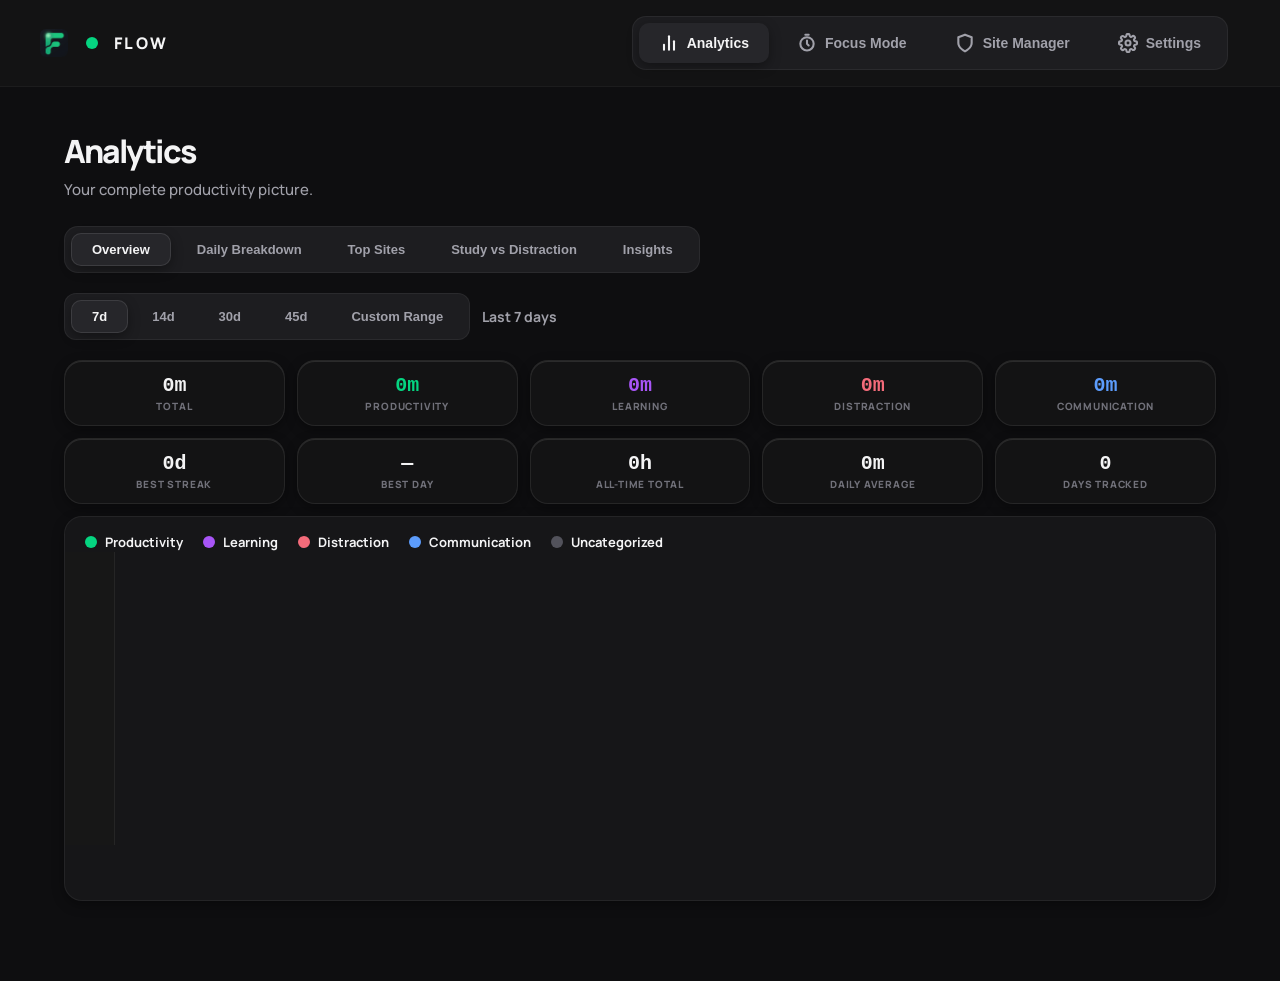
==== commit 3b8c3c8a: "Add files via upload" ====
--- a/dashboard/index.html
+++ b/dashboard/index.html
@@ -4,1915 +4,12 @@
 <head>
   <meta charset="UTF-8" />
   <meta name="viewport" content="width=device-width,initial-scale=1" />
-  <title>FocusFlow Dashboard</title>
+  <title>Flow Dashboard</title>
 
   <link rel="icon" id="dynamic-favicon" href="../icons/icon128.png">
 
   <link rel="stylesheet" href="../global.css">
-  <style>
-    /* FF v6.7.0: @font-face removed — fonts now loaded exclusively from global.css (Problem 10). 
-         All :root variables below intentionally removed too — they live in global.css now. */
-    .cinematic-bg {
-      position: fixed;
-      inset: 0;
-      z-index: -1;
-      pointer-events: none;
-      opacity: 0;
-      transition: opacity 1s ease;
-      background: radial-gradient(circle at 15% 50%, rgba(92, 156, 252, 0.15), transparent 50%), radial-gradient(circle at 85% 30%, rgba(168, 85, 247, 0.15), transparent 50%);
-      animation: cinematicDrift 15s infinite alternate ease-in-out
-    }
-
-    html.cinematic .cinematic-bg {
-      opacity: 1
-    }
-
-    @keyframes cinematicDrift {
-      0% {
-        transform: scale(1) translate(0, 0)
-      }
-
-      100% {
-        transform: scale(1.1) translate(-2%, 2%)
-      }
-    }
-
-    html,
-    body {
-      height: 100%
-    }
-
-    body {
-      background: var(--bg);
-      color: var(--tx);
-      font-family: 'Manrope', system-ui, sans-serif;
-      display: flex;
-      flex-direction: column;
-      font-size: 15px;
-      line-height: 1.5;
-      overflow-x: hidden;
-      -webkit-font-smoothing: antialiased;
-      transition: background 0.3s ease
-    }
-
-    .ptit,
-    .focus-title {
-      font-family: 'Manrope', system-ui, sans-serif;
-      font-size: 32px;
-      font-weight: 800;
-      margin-bottom: 4px;
-      letter-spacing: -0.06em
-    }
-
-    .overlay {
-      position: fixed;
-      inset: 0;
-      z-index: 9000;
-      background: rgba(0, 0, 0, .8);
-      backdrop-filter: blur(8px);
-      display: flex;
-      align-items: center;
-      justify-content: center;
-      padding: 20px
-    }
-
-    .overlay.hide {
-      display: none
-    }
-
-    .num,
-    .acv,
-    .at-val,
-    .fr-time,
-    .sitetm,
-    .mtxt,
-    .ltxt,
-    .goal-pct,
-    .donut-total {
-      font-variant-numeric: tabular-nums
-    }
-
-    .toast {
-      position: fixed;
-      bottom: 40px;
-      left: 50%;
-      background: var(--green);
-      color: #000000;
-      padding: 10px 18px;
-      border-radius: var(--btn-radius);
-      box-shadow: var(--shadow-md);
-      z-index: 999999;
-      font-weight: 700;
-      font-size: 13px;
-      transition: all 0.3s cubic-bezier(0.16, 1, 0.3, 1);
-      opacity: 1;
-      transform: translateX(-50%) translateY(0);
-      display: flex;
-      align-items: center;
-      gap: 8px
-    }
-
-    .toast.hide {
-      opacity: 0;
-      transform: translateX(-50%) translateY(30px);
-      pointer-events: none
-    }
-
-    .toast.ok {
-      border-left: none
-    }
-
-    .toast.er {
-      background: var(--red);
-      color: #000000;
-      box-shadow: var(--shadow-md);
-      border-left: none
-    }
-
-    @keyframes spin {
-      100% {
-        transform: rotate(360deg)
-      }
-    }
-
-    .navbar {
-      display: flex;
-      justify-content: center;
-      background: rgba(24, 24, 24, 0.65);
-      backdrop-filter: blur(24px);
-      -webkit-backdrop-filter: blur(24px);
-      position: sticky;
-      top: 0;
-      z-index: 100;
-      border-bottom: 1px solid rgba(255, 255, 255, 0.04);
-      padding: 16px 24px;
-      transition: var(--trans)
-    }
-
-    .card,
-    .ac,
-    .at-card {
-      background: rgba(24, 24, 24, 0.65);
-      backdrop-filter: blur(24px);
-      -webkit-backdrop-filter: blur(24px);
-      border: 1px solid rgba(255, 255, 255, 0.08);
-      box-shadow: var(--shadow-sm), inset 0 1px 0 rgba(255, 255, 255, 0.1);
-      border-radius: var(--card-radius);
-      position: relative;
-      overflow: hidden;
-      transition: var(--trans)
-    }
-
-    html.light .card,
-    html.light .ac,
-    html.light .at-card {
-      background: rgba(255, 255, 255, 0.75);
-      border: 1px solid rgba(0, 0, 0, 0.05);
-      box-shadow: var(--shadow-sm), inset 0 1px 0 rgba(255, 255, 255, 0.6)
-    }
-
-    html.light .navbar {
-      background: rgba(255, 255, 255, 0.75);
-      border-bottom: 1px solid rgba(0, 0, 0, 0.05)
-    }
-
-    html.light .ni:hover {
-      background: rgba(0, 0, 0, 0.05);
-      color: var(--tx)
-    }
-
-    html.light .siterow:hover {
-      background: rgba(0, 0, 0, 0.02)
-    }
-
-    .nav-container {
-      width: 100%;
-      max-width: 1200px;
-      display: flex;
-      justify-content: space-between;
-      align-items: center
-    }
-
-    .brand {
-      display: flex;
-      align-items: center;
-      gap: 12px
-    }
-
-    .bdot {
-      width: 12px;
-      height: 12px;
-      border-radius: 50%;
-      background: var(--green)
-    }
-
-    .bdot.on {
-      animation: pulse 2s infinite;
-      box-shadow: 0 0 12px var(--green)
-    }
-
-    @keyframes pulse {
-
-      0%,
-      100% {
-        opacity: 1
-      }
-
-      50% {
-        opacity: .4
-      }
-    }
-
-    .bname {
-      font-size: 16px;
-      font-weight: 800;
-      letter-spacing: .15em;
-      text-transform: uppercase;
-      color: var(--tx)
-    }
-
-    .nav-links {
-      display: flex;
-      gap: 8px;
-      background: var(--bg3);
-      padding: 6px;
-      border-radius: 14px;
-      border: 1px solid var(--bd);
-      margin-right: 12px
-    }
-
-    .ni {
-      display: flex;
-      align-items: center;
-      gap: 8px;
-      padding: 10px 20px;
-      border-radius: 10px;
-      background: transparent;
-      border: none;
-      color: var(--tx2);
-      font-size: 14px;
-      font-weight: 600;
-      cursor: pointer;
-      transition: var(--trans)
-    }
-
-    .ni:hover {
-      color: var(--tx);
-      background: rgba(255, 255, 255, 0.03)
-    }
-
-    .ni.act {
-      background: var(--bg4);
-      color: var(--tx);
-      box-shadow: var(--shadow-sm)
-    }
-
-    .nic {
-      display: flex;
-      align-items: center;
-      justify-content: center
-    }
-
-    .main {
-      max-width: 1200px;
-      margin: 0 auto;
-      width: 100%;
-      padding: 40px 24px;
-      flex: 1
-    }
-
-    .tab {
-      display: none;
-      animation: fadeIn 0.3s ease
-    }
-
-    .tab.act {
-      display: block
-    }
-
-    @keyframes fadeIn {
-      from {
-        opacity: 0;
-        transform: translateY(10px)
-      }
-
-      to {
-        opacity: 1;
-        transform: translateY(0)
-      }
-    }
-
-    #atab-overview, #atab-daily, #atab-topsites, #atab-trend, #atab-insights {
-      transition: opacity 0.25s ease;
-    }
-
-    .ph {
-      display: flex;
-      align-items: flex-start;
-      justify-content: space-between;
-      margin-bottom: 24px;
-      gap: 16px;
-      flex-wrap: wrap
-    }
-
-    .pdesc {
-      font-size: 15px;
-      color: var(--tx2);
-      font-weight: 500
-    }
-
-    .card {
-      padding: 24px;
-      margin-bottom: 20px
-    }
-
-    .ctit {
-      font-size: 13px;
-      font-weight: 800;
-      letter-spacing: .12em;
-      text-transform: uppercase;
-      color: var(--tx3);
-      margin-bottom: 20px;
-      display: flex;
-      align-items: center;
-      gap: 8px
-    }
-
-    .inp,
-    .sel,
-    input.num {
-      background: var(--bg3);
-      border: 1px solid var(--bd2);
-      border-radius: 12px;
-      padding: 12px 16px;
-      color: var(--tx);
-      font-size: 14px;
-      outline: none;
-      transition: var(--trans);
-      font-weight: 500
-    }
-
-    .inp {
-      width: 100%
-    }
-
-    .inp:focus,
-    .sel:focus {
-      border-color: var(--green);
-      box-shadow: 0 0 0 3px var(--green-bg);
-      background: var(--bg4)
-    }
-
-    .num {
-      width: 100px;
-      text-align: center;
-      -moz-appearance: textfield;
-      appearance: textfield;
-    }
-
-    .num::-webkit-outer-spin-button,
-    .num::-webkit-inner-spin-button {
-      -webkit-appearance: none;
-      appearance: none;
-    }
-
-    select option {
-      background: var(--bg2);
-      color: var(--tx)
-    }
-
-    .bp,
-    .bs,
-    .bd-btn {
-      border-radius: var(--btn-radius);
-      padding: 12px 24px;
-      font-size: 14px;
-      font-weight: 700;
-      cursor: pointer;
-      transition: var(--trans);
-      white-space: nowrap;
-      border: none
-    }
-
-    .bp {
-      background: var(--green);
-      color: #000;
-      box-shadow: 0 2px 8px rgba(0, 0, 0, 0.3);
-      border: 1px solid rgba(255, 255, 255, 0.1)
-    }
-
-    .bp:hover {
-      transform: translateY(-2px);
-      box-shadow: 0 6px 16px rgba(0, 0, 0, 0.4);
-      filter: brightness(1.05)
-    }
-
-    .bs {
-      background: var(--bg4);
-      color: var(--tx);
-      border: 1px solid var(--bd2)
-    }
-
-    .bs:hover {
-      background: var(--bg3);
-      border-color: var(--bd3);
-      transform: translateY(-2px);
-      box-shadow: var(--shadow-md)
-    }
-
-    .bd-btn {
-      background: var(--red-bg);
-      color: var(--red);
-      border: 1px solid var(--red-bd)
-    }
-
-    .bd-btn:hover {
-      background: rgba(244, 107, 122, 0.15);
-      transform: translateY(-2px);
-      box-shadow: var(--shadow-sm)
-    }
-
-    .bic {
-      width: 36px;
-      height: 36px;
-      border-radius: 10px;
-      background: var(--bg4);
-      border: 1px solid var(--bd2);
-      color: var(--tx2);
-      cursor: pointer;
-      font-size: 15px;
-      display: flex;
-      align-items: center;
-      justify-content: center;
-      transition: var(--trans);
-      flex-shrink: 0
-    }
-
-    .bic:hover {
-      background: var(--bg3);
-      color: var(--tx);
-      border-color: var(--bd3);
-      transform: translateY(-2px)
-    }
-
-    .bic.del:hover {
-      background: var(--red-bg);
-      color: var(--red);
-      border-color: var(--red-bd)
-    }
-
-    .scrub-btn {
-      opacity: 0;
-      background: var(--bg4);
-      border: none;
-      color: var(--tx3);
-      width: 24px;
-      height: 24px;
-      border-radius: 6px;
-      cursor: pointer;
-      display: flex;
-      align-items: center;
-      justify-content: center;
-      transition: var(--trans);
-      font-size: 12px;
-      margin-left: 8px;
-      flex-shrink: 0
-    }
-
-    .db-site-pill:hover .scrub-btn {
-      opacity: 1
-    }
-
-    .scrub-btn:hover {
-      background: var(--red-bg);
-      color: var(--red)
-    }
-
-    .view-tabs {
-      display: flex;
-      gap: 6px;
-      background: var(--bg3);
-      border-radius: 14px;
-      padding: 6px;
-      margin-bottom: 20px;
-      width: fit-content;
-      border: 1px solid var(--bd)
-    }
-
-    .vtab {
-      padding: 8px 20px;
-      border-radius: 10px;
-      border: none;
-      background: none;
-      color: var(--tx2);
-      font-size: 13px;
-      font-weight: 700;
-      cursor: pointer;
-      transition: var(--trans)
-    }
-
-    .vtab.act {
-      background: var(--bg4);
-      color: var(--tx);
-      box-shadow: var(--shadow-sm);
-      border: 1px solid var(--bd2)
-    }
-
-    .vtab:hover:not(.act) {
-      color: var(--tx);
-      background: rgba(255, 255, 255, 0.03)
-    }
-
-    .compact-grid {
-      display: grid;
-      grid-template-columns: repeat(5, 1fr);
-      gap: 12px;
-      margin-bottom: 12px
-    }
-
-    .ac,
-    .at-card {
-      padding: 14px 12px;
-      text-align: center;
-      border-radius: var(--card-radius);
-      display: flex;
-      flex-direction: column;
-      justify-content: center;
-      align-items: center
-    }
-
-    .acv,
-    .at-val {
-      font-family: monospace;
-      font-size: 20px;
-      font-weight: 800;
-      margin-bottom: 4px;
-      line-height: 1.1;
-      color: var(--tx)
-    }
-
-    .acv.g {
-      color: var(--green)
-    }
-
-    .acv.r {
-      color: var(--red)
-    }
-
-    .acv.a {
-      color: var(--amber)
-    }
-
-    .acv.b {
-      color: var(--blue)
-    }
-
-    .acv.w {
-      color: var(--tx)
-    }
-
-    .aclbl,
-    .at-lbl {
-      font-size: 10px;
-      color: var(--tx3);
-      text-transform: uppercase;
-      letter-spacing: .08em;
-      font-weight: 800;
-      line-height: 1
-    }
-
-    .chart-toggles {
-      display: flex;
-      gap: 20px;
-      font-size: 13px;
-      font-weight: 700;
-      flex-wrap: wrap
-    }
-
-    .chart-tog-lbl {
-      display: flex;
-      align-items: center;
-      gap: 8px;
-      cursor: pointer;
-      transition: var(--trans)
-    }
-
-    .chart-tog-lbl input {
-      display: none
-    }
-
-    .chart-tog-dot {
-      width: 12px;
-      height: 12px;
-      border-radius: 50%;
-      transition: var(--trans);
-      border: 2px solid transparent
-    }
-
-    .chart-tog-lbl input:not(:checked)+.chart-tog-dot {
-      background: transparent !important;
-      border-color: var(--tx3)
-    }
-
-    .chart-tog-lbl input:not(:checked)~.chart-tog-text {
-      color: var(--tx3)
-    }
-
-    .chart-container {
-      position: relative;
-      border: 1px solid var(--bd);
-      border-radius: var(--card-radius);
-      background: var(--bg2);
-      box-shadow: var(--shadow-sm);
-      display: flex;
-      flex-direction: column;
-      overflow: hidden
-    }
-
-    .chart-hdr {
-      padding: 16px 20px 0;
-      display: flex;
-      justify-content: space-between;
-      align-items: center;
-      flex-wrap: wrap;
-      gap: 12px
-    }
-
-    .chart-wrapper {
-      position: relative;
-      width: 100%;
-      display: flex
-    }
-
-    .y-axis {
-      position: absolute;
-      left: 0;
-      top: 0;
-      bottom: 55px;
-      width: 50px;
-      background: rgba(24, 24, 24, 0.85);
-      backdrop-filter: blur(6px);
-      border-right: 1px solid var(--bd);
-      display: flex;
-      flex-direction: column;
-      justify-content: space-between;
-      align-items: flex-end;
-      padding: 20px 10px 0 0;
-      pointer-events: none;
-      z-index: 10
-    }
-
-    html.light .y-axis {
-      background: rgba(248, 250, 252, 0.92)
-    }
-
-    .y-lbl {
-      font-size: 11px;
-      font-weight: 700;
-      color: var(--tx3);
-      font-family: system-ui;
-      line-height: 1
-    }
-
-    .chart-scroll {
-      overflow-x: auto;
-      overflow-y: hidden;
-      flex: 1;
-      padding-left: 50px;
-      padding-bottom: 8px
-    }
-
-    .chart-scroll::-webkit-scrollbar {
-      height: 8px
-    }
-
-    .chart-scroll::-webkit-scrollbar-track {
-      background: transparent
-    }
-
-    .chart-scroll::-webkit-scrollbar-thumb {
-      background: var(--bd2);
-      border-radius: 4px
-    }
-
-    .chart-scroll canvas {
-      display: block;
-      cursor: crosshair
-    }
-
-    .chart-tooltip {
-      position: absolute;
-      background: var(--bg3);
-      border: 1px solid var(--bd2);
-      padding: 8px 12px;
-      border-radius: 8px;
-      font-size: 13px;
-      font-weight: 600;
-      color: var(--tx);
-      pointer-events: none;
-      opacity: 0;
-      transition: opacity 0.15s ease;
-      box-shadow: var(--shadow-md);
-      z-index: 1000;
-      display: flex;
-      flex-direction: column;
-      gap: 4px;
-      white-space: nowrap
-    }
-
-    .db-card {
-      padding: 32px;
-      background: var(--bg2);
-      border: 1px solid var(--bd);
-      border-radius: var(--card-radius);
-      margin-bottom: 24px;
-      box-shadow: var(--shadow-sm)
-    }
-
-    .db-hero {
-      display: flex;
-      align-items: center;
-      gap: 24px;
-      margin-bottom: 24px;
-      flex-wrap: wrap
-    }
-
-    .db-info {
-      flex: 1
-    }
-
-    .db-date {
-      font-size: 20px;
-      font-weight: 800;
-      color: var(--tx);
-      margin-bottom: 8px;
-      letter-spacing: -0.02em
-    }
-
-    .db-badge {
-      display: inline-flex;
-      align-items: center;
-      gap: 8px;
-      padding: 6px 16px;
-      border-radius: 12px;
-      font-size: 14px;
-      font-weight: 700;
-      border: 1px solid transparent
-    }
-
-    .db-stats-row {
-      display: flex;
-      flex-wrap: wrap;
-      gap: 10px;
-      margin-top: 12px
-    }
-
-    .db-legend {
-      display: flex;
-      gap: 20px;
-      font-size: 13px;
-      font-weight: 700;
-      flex-wrap: wrap;
-      margin-bottom: 16px
-    }
-
-    .db-legend-item {
-      display: flex;
-      align-items: center;
-      gap: 8px
-    }
-
-    .db-legend-dot {
-      width: 10px;
-      height: 10px;
-      border-radius: 50%;
-      flex-shrink: 0
-    }
-
-    .db-bar-wrap {
-      height: 14px;
-      border-radius: 99px;
-      overflow: hidden;
-      display: flex;
-      background: var(--bg4)
-    }
-
-    .db-sites-grid {
-      display: grid;
-      grid-template-columns: repeat(auto-fill, minmax(220px, 1fr));
-      gap: 14px;
-      margin-top: 28px;
-      padding-top: 28px;
-      border-top: 1px solid var(--bd)
-    }
-
-    .db-site-pill {
-      display: flex;
-      align-items: center;
-      justify-content: space-between;
-      padding: 12px 16px;
-      background: var(--bg3);
-      border-radius: 12px;
-      border: 1px solid var(--bd);
-      border-left: 4px solid transparent;
-      box-shadow: var(--shadow-sm);
-      transition: var(--trans)
-    }
-
-    .db-site-pill:hover {
-      transform: translateY(-2px);
-      background: var(--bg4);
-      border-color: var(--bd2)
-    }
-
-    .db-site-left {
-      display: flex;
-      align-items: center;
-      gap: 10px;
-      min-width: 0;
-      flex: 1
-    }
-
-    .db-site-dom {
-      font-family: 'Inter', system-ui, sans-serif;
-      font-size: 14px;
-      font-weight: 700;
-      color: var(--tx);
-      white-space: nowrap;
-      overflow: hidden;
-      text-overflow: ellipsis;
-      padding-right: 10px
-    }
-
-    .db-site-time {
-      font-size: 14px;
-      font-weight: 800;
-      color: var(--tx2);
-      flex-shrink: 0;
-      font-family: monospace;
-      display: flex;
-      align-items: center
-    }
-
-    .lhdr,
-    .brow,
-    .siterow {
-      display: grid;
-      align-items: center;
-      padding: 12px 20px;
-      width: 100%
-    }
-
-    .lhdr {
-      padding: 8px 20px;
-      font-size: 11px;
-      letter-spacing: .1em;
-      text-transform: uppercase;
-      color: var(--tx3);
-      font-weight: 800;
-      border-bottom: 1px solid var(--bd2);
-      margin-bottom: 8px
-    }
-
-    .brow {
-      background: var(--bg3);
-      border: 1px solid var(--bd);
-      border-radius: 12px;
-      margin-bottom: 8px;
-      transition: var(--trans);
-      gap: 16px
-    }
-
-    .brow:hover {
-      border-color: var(--bd3);
-      background: var(--bg4);
-      transform: translateY(-2px);
-      box-shadow: var(--shadow-sm)
-    }
-
-    .lhdr-rules,
-    .brow-rules {
-      grid-template-columns: minmax(180px, 2.5fr) 140px 180px 120px minmax(120px, 1fr) 80px;
-      transition: var(--trans)
-    }
-
-    .bulk-mode .lhdr-rules,
-    .bulk-mode .brow-rules {
-      grid-template-columns: 30px minmax(180px, 2.5fr) 140px 180px 120px minmax(120px, 1fr)
-    }
-
-    .bulk-cb {
-      display: none;
-      width: 18px;
-      height: 18px;
-      accent-color: var(--green);
-      cursor: pointer
-    }
-
-    .bulk-mode .bulk-cb {
-      display: block
-    }
-
-    .bulk-mode .ract {
-      display: none
-    }
-
-    .siterow {
-      grid-template-columns: minmax(180px, 2fr) 110px 75px 75px;
-      gap: 8px;
-      border-bottom: 1px solid var(--bd);
-      transition: var(--trans)
-    }
-
-    .siterow:hover {
-      background: rgba(255, 255, 255, 0.02)
-    }
-
-    .siterow:last-child {
-      border-bottom: none
-    }
-
-    .dom {
-      font-family: 'Inter', system-ui, sans-serif;
-      font-size: 14px;
-      font-weight: 700;
-      color: var(--tx);
-      word-break: break-all;
-      display: flex;
-      align-items: center;
-      gap: 10px
-    }
-
-    .cbadge {
-      font-size: 11px;
-      padding: 4px 12px;
-      border-radius: 999px;
-      font-weight: 800;
-      display: inline-flex;
-      align-items: center;
-      justify-content: center;
-      white-space: nowrap
-    }
-
-    .mtxt {
-      font-size: 13px;
-      color: var(--tx2);
-      font-weight: 600
-    }
-
-    .stxt {
-      font-size: 12px;
-      color: var(--tx2);
-      word-break: break-all
-    }
-
-    .ract {
-      display: flex;
-      gap: 8px;
-      justify-content: flex-end
-    }
-
-    .empty {
-      text-align: center;
-      padding: 80px 20px;
-      color: var(--tx3);
-      display: flex;
-      flex-direction: column;
-      align-items: center;
-      justify-content: center;
-      height: 100%
-    }
-
-    .empty p {
-      font-size: 15px;
-      line-height: 1.6;
-      font-weight: 600;
-      margin-top: 12px
-    }
-
-    .stat-pill {
-      background: var(--bg4);
-      border: 1px solid var(--bd2);
-      border-radius: 8px;
-      padding: 6px 4px;
-      font-family: monospace;
-      font-weight: 800;
-      color: var(--tx);
-      font-size: 13px;
-      text-align: center
-    }
-
-    .trow {
-      display: flex;
-      align-items: center;
-      justify-content: space-between;
-      gap: 24px;
-      padding: 20px 0;
-      border-top: 1px solid var(--bd)
-    }
-
-    .trow:first-of-type {
-      border-top: none;
-      padding-top: 0
-    }
-
-    .tlbl {
-      font-size: 15px;
-      font-weight: 700;
-      color: var(--tx);
-      margin-bottom: 6px
-    }
-
-    .tdesc {
-      font-size: 13px;
-      color: var(--tx2);
-      line-height: 1.5
-    }
-
-    .tog {
-      position: relative;
-      display: inline-flex;
-      cursor: pointer
-    }
-
-    .tog input {
-      position: absolute;
-      opacity: 0;
-      width: 0;
-      height: 0
-    }
-
-    .ttrack {
-      width: 50px;
-      height: 28px;
-      background: var(--bg3);
-      border-radius: 14px;
-      border: 1px solid var(--bd2);
-      transition: var(--trans);
-      position: relative
-    }
-
-    .ttrack::after {
-      content: "";
-      position: absolute;
-      top: 3px;
-      left: 3px;
-      width: 20px;
-      height: 20px;
-      border-radius: 50%;
-      background: var(--tx3);
-      transition: var(--trans)
-    }
-
-    .tog input:checked+.ttrack {
-      background: var(--green-bg);
-      border-color: var(--green)
-    }
-
-    .tog input:checked+.ttrack::after {
-      background: var(--green);
-      transform: translateX(22px)
-    }
-
-    .cat-squares {
-      display: grid;
-      grid-template-columns: repeat(auto-fit, minmax(130px, 1fr));
-      gap: 16px
-    }
-
-    .cat-sq {
-      border-radius: 16px;
-      border: 2px solid var(--bd);
-      padding: 16px 8px;
-      text-align: center;
-      cursor: pointer;
-      transition: var(--trans);
-      background: var(--bg3)
-    }
-
-    .cat-sq:hover {
-      border-color: var(--bd3);
-      transform: translateY(-4px);
-      background: var(--bg4)
-    }
-
-    .cat-sq.selected {
-      border-width: 2px;
-      background: var(--bg4)
-    }
-
-    .cat-sq-icon {
-      font-size: 28px;
-      margin-bottom: 8px
-    }
-
-    .cat-sq-name {
-      font-size: 13px;
-      font-weight: 800;
-      line-height: 1.2
-    }
-
-    .cat-sq-count {
-      font-size: 11px;
-      color: var(--tx3);
-      margin-top: 4px;
-      font-weight: 700
-    }
-
-    .sgrid {
-      display: grid;
-      grid-template-columns: 1fr 1fr;
-      gap: 20px;
-      margin-bottom: 20px
-    }
-
-    .srow {
-      display: flex;
-      flex-direction: column;
-      gap: 8px
-    }
-
-    .slbl {
-      font-size: 13px;
-      color: var(--tx2);
-      font-weight: 700
-    }
-
-    .day-label-badge {
-      display: inline-flex;
-      align-items: center;
-      justify-content: center;
-      gap: 8px;
-      padding: 6px 12px;
-      background: rgba(255, 255, 255, 0.03);
-      border: 1px solid rgba(255, 255, 255, 0.08);
-      border-radius: 99px;
-      font-size: 12px;
-      font-weight: 700;
-      color: var(--tx2);
-      text-transform: uppercase;
-      letter-spacing: 0.05em;
-      margin-bottom: 24px
-    }
-
-    html.light .day-label-badge {
-      background: rgba(0, 0, 0, 0.03);
-      border-color: rgba(0, 0, 0, 0.08)
-    }
-
-    .day-dot {
-      width: 6px;
-      height: 6px;
-      border-radius: 50%;
-      background: var(--green);
-      box-shadow: 0 0 8px var(--green)
-    }
-
-    .focus-layout {
-      display: grid;
-      grid-template-columns: 320px 1fr 340px;
-      gap: 32px;
-      align-items: start
-    }
-
-    .focus-layout .card {
-      padding: 32px 24px;
-      margin-bottom: 24px
-    }
-
-    .history-scroll {
-      overflow-y: auto;
-      padding-right: 8px;
-      flex: 1
-    }
-
-    .history-scroll::-webkit-scrollbar {
-      width: 6px
-    }
-
-    .history-scroll::-webkit-scrollbar-track {
-      background: transparent
-    }
-
-    .history-scroll::-webkit-scrollbar-thumb {
-      background: var(--bd2);
-      border-radius: 10px
-    }
-
-    .pdots span {
-      width: 12px;
-      height: 12px;
-      border-radius: 50%;
-      background: var(--bg4);
-      transition: var(--trans);
-      border: 1px solid var(--bd2)
-    }
-
-    .pdots span.on {
-      background: var(--green);
-      border-color: var(--green)
-    }
-
-    #ruleModal .card {
-      max-height: 85vh;
-      display: flex;
-      flex-direction: column;
-      padding: 0
-    }
-
-    #ruleModal .modal-header {
-      padding: 32px 32px 16px;
-      border-bottom: 1px solid var(--bd);
-      flex-shrink: 0
-    }
-
-    #ruleModal .modal-body {
-      padding: 24px 32px;
-      overflow-y: auto;
-      flex: 1
-    }
-
-    #ruleModal .modal-footer {
-      padding: 16px 32px 32px;
-      border-top: 1px solid var(--bd);
-      flex-shrink: 0;
-      display: flex;
-      gap: 16px;
-      justify-content: flex-end
-    }
-
-    #ruleModal .modal-body::-webkit-scrollbar {
-      width: 6px
-    }
-
-    #ruleModal .modal-body::-webkit-scrollbar-track {
-      background: transparent
-    }
-
-    #ruleModal .modal-body::-webkit-scrollbar-thumb {
-      background: var(--bd2);
-      border-radius: 10px
-    }
-
-    #lock-danger:checked+.ttrack {
-      background: rgba(244, 107, 122, 0.2);
-      border-color: var(--red)
-    }
-
-    #lock-danger:checked+.ttrack::after {
-      background: var(--red)
-    }
-
-    @media (max-width:1100px) {
-      .focus-layout {
-        grid-template-columns: 1fr;
-        gap: 32px
-      }
-
-      .history-scroll {
-        height: auto;
-        min-height: auto;
-        max-height: 400px
-      }
-
-      .siterow,
-      .lhdr {
-        grid-template-columns: 1fr 100px 80px 80px
-      }
-
-      .siterow .sel,
-      .lhdr span:nth-child(2) {
-        display: none
-      }
-    }
-
-    @media (max-width:768px) {
-      .nav-container {
-        flex-direction: column;
-        gap: 16px
-      }
-
-      .compact-grid,
-      .cat-squares {
-        grid-template-columns: repeat(2, 1fr)
-      }
-
-      .trow {
-        flex-direction: column;
-        align-items: flex-start;
-        gap: 12px
-      }
-    }
-
-    .card::before,
-    .ac::before,
-    .at-card::before,
-    .navbar::before {
-      content: "";
-      position: absolute;
-      inset: 0;
-      border-radius: inherit;
-      pointer-events: none;
-      z-index: 0;
-      background-image: url("data:image/svg+xml,%3Csvg viewBox='0 0 256 256' xmlns='http://www.w3.org/2000/svg'%3E%3Cfilter id='n'%3E%3CfeTurbulence type='fractalNoise' baseFrequency='0.85' numOctaves='3' stitchTiles='stitch'/%3E%3C/filter%3E%3Crect width='100%25' height='100%25' filter='url(%23n)' opacity='0.03'/%3E%3C/svg%3E");
-      background-size: 128px 128px
-    }
-
-    .card>*,
-    .ac>*,
-    .at-card>*,
-    .navbar>* {
-      position: relative;
-      z-index: 1
-    }
-
-    @keyframes phase-bounce {
-      0% {
-        transform: scale(0.92);
-        opacity: 0.7
-      }
-
-      50% {
-        transform: scale(1.04)
-      }
-
-      100% {
-        transform: scale(1);
-        opacity: 1
-      }
-    }
-
-    @keyframes text-slide {
-      0% {
-        transform: translateY(8px);
-        opacity: 0
-      }
-
-      100% {
-        transform: translateY(0);
-        opacity: 1
-      }
-    }
-
-    .c-checkbox-group {
-      display: flex;
-      flex-direction: column;
-      gap: 10px;
-      margin-top: 12px
-    }
-
-    .c-checkbox-lbl {
-      display: flex;
-      align-items: center;
-      gap: 10px;
-      font-size: 14px;
-      color: var(--tx);
-      cursor: pointer;
-      padding: 8px 12px;
-      background: var(--bg3);
-      border-radius: 8px;
-      border: 1px solid var(--bd2);
-      transition: var(--trans)
-    }
-
-    .c-checkbox-lbl:hover {
-      background: var(--bg4)
-    }
-
-    .c-checkbox-lbl input {
-      accent-color: var(--green);
-      width: 16px;
-      height: 16px;
-      cursor: pointer
-    }
-
-    .fbtn.skip {
-      background: var(--amber-bg);
-      color: var(--amber);
-      border: 1px solid rgba(246, 184, 70, 0.2)
-    }
-
-    .fbtn.skip:hover {
-      background: rgba(246, 184, 70, 0.25);
-      border-color: var(--amber);
-      transform: translateY(-2px)
-    }
-
-    /* FF v6.7: active day labels turn green in edit-rule modal */
-    .m-day-cb-label.active,
-    label:has(.m-day-cb:checked),
-    .nsched-day-lbl:has(input:checked) {
-      background: var(--green-bg) !important;
-      border-color: var(--green-bd) !important;
-      color: var(--green) !important;
-    }
-
-    /* Premium Clickable Capsule Card Checkboxes for Goals */
-    .goal-cb-lbl {
-      display: flex;
-      align-items: center;
-      gap: 10px;
-      padding: 12px 16px;
-      background: var(--bg3);
-      border: 1px solid var(--bd2);
-      border-radius: 12px;
-      font-size: 14px;
-      font-weight: 700;
-      color: var(--tx2);
-      cursor: pointer;
-      transition: all 0.2s ease;
-      user-select: none;
-    }
-
-    .goal-cb-lbl:hover {
-      background: var(--bg4);
-      border-color: var(--bd3);
-      transform: translateY(-1px);
-    }
-
-    .goal-cb-lbl:has(input:checked) {
-      background: var(--green-bg) !important;
-      border-color: var(--green) !important;
-      color: var(--green) !important;
-      box-shadow: 0 0 12px rgba(2, 133, 78, 0.15);
-    }
-
-    .goal-cb-lbl input {
-      accent-color: var(--green);
-      width: 16px;
-      height: 16px;
-      cursor: pointer;
-    }
-
-    /* FF v6.7: advanced tweaks grid alignment fix */
-    .adv-tweaks-grid {
-      align-items: stretch !important;
-    }
-
-    .adv-tweaks-grid .card,
-    .adv-tweaks-grid>* {
-      height: 100%;
-      box-sizing: border-box;
-    }
-
-    /* FF v6.7: floating save button animation */
-    @keyframes fadeIn {
-      from {
-        opacity: 0;
-        transform: translateY(8px);
-      }
-
-      to {
-        opacity: 1;
-        transform: none;
-      }
-    }
-
-    #floating-save-btn {
-      animation: fadeIn 0.2s;
-    }
-
-    /* Tactile Preset Switches & Edit Modal CSS */
-    .preset-card {
-      transition: all 0.25s cubic-bezier(0.4, 0, 0.2, 1) !important;
-    }
-
-    .preset-card:hover {
-      background: rgba(255, 255, 255, 0.04) !important;
-      border-color: var(--bd3) !important;
-      transform: translateY(-4px);
-      box-shadow: 0 8px 24px rgba(0, 0, 0, 0.25) !important;
-    }
-
-    html.light .preset-card:hover {
-      background: rgba(0, 0, 0, 0.02) !important;
-    }
-
-    .preset-card.is-active {
-      background: var(--green-bg) !important;
-      border-color: var(--green) !important;
-      box-shadow: 0 0 16px rgba(5, 213, 129, 0.2) !important;
-    }
-
-    .preset-card.is-active:hover {
-      box-shadow: 0 0 20px rgba(5, 213, 129, 0.3) !important;
-    }
-
-    /* Quick Play & Options Hover Show-up */
-    .preset-card .preset-card-actions {
-      opacity: 0.35;
-      transform: translateY(2px);
-      transition: all 0.25s cubic-bezier(0.4, 0, 0.2, 1);
-    }
-
-    .preset-card:hover .preset-card-actions,
-    .preset-card.is-active .preset-card-actions {
-      opacity: 1;
-      transform: translateY(0);
-    }
-
-    .preset-play-btn:hover {
-      transform: scale(1.15) !important;
-      background: var(--green) !important;
-      color: #000 !important;
-      box-shadow: 0 0 10px rgba(5, 213, 129, 0.4);
-    }
-
-    .preset-edit-btn:hover {
-      transform: scale(1.15) !important;
-      background: var(--bg3) !important;
-      border-color: var(--bd3) !important;
-    }
-
-    @keyframes modalSlideIn {
-      from {
-        opacity: 0;
-        transform: scale(0.92) translateY(12px);
-      }
-
-      to {
-        opacity: 1;
-        transform: scale(1) translateY(0);
-      }
-    }
-
-    #ff-preset-edit-modal .card {
-      animation: modalSlideIn 0.3s cubic-bezier(0.34, 1.56, 0.64, 1);
-      box-shadow: 0 24px 64px rgba(0, 0, 0, 0.65);
-      background: rgba(24, 24, 24, 0.85) !important;
-      backdrop-filter: blur(28px) !important;
-      -webkit-backdrop-filter: blur(28px) !important;
-      border: 1px solid rgba(255, 255, 255, 0.1) !important;
-    }
-
-    html.light #ff-preset-edit-modal .card {
-      background: rgba(255, 255, 255, 0.88) !important;
-      border: 1px solid rgba(0, 0, 0, 0.08) !important;
-    }
-
-    /* ==========================================================================
-         PREMIUM DAILY BREAKDOWN OVERHAUL
-         ========================================================================== */
-    .db-card {
-      padding: 32px;
-      background: rgba(24, 24, 24, 0.4) !important;
-      backdrop-filter: blur(24px) !important;
-      -webkit-backdrop-filter: blur(24px) !important;
-      border: 1px solid rgba(255, 255, 255, 0.06) !important;
-      border-radius: 20px !important;
-      margin-bottom: 28px !important;
-      box-shadow: 0 12px 40px rgba(0, 0, 0, 0.2) !important;
-      transition: var(--trans);
-    }
-
-    html.light .db-card {
-      background: rgba(255, 255, 255, 0.45) !important;
-      border: 1px solid rgba(0, 0, 0, 0.05) !important;
-      box-shadow: 0 8px 32px rgba(0, 0, 0, 0.05) !important;
-    }
-
-    .db-card:hover {
-      border-color: rgba(255, 255, 255, 0.1) !important;
-      box-shadow: 0 16px 48px rgba(0, 0, 0, 0.3) !important;
-    }
-
-    html.light .db-card:hover {
-      border-color: rgba(0, 0, 0, 0.08) !important;
-      box-shadow: 0 12px 36px rgba(0, 0, 0, 0.08) !important;
-    }
-
-    .db-hero {
-      display: flex !important;
-      flex-direction: column !important;
-      align-items: stretch !important;
-      gap: 20px !important;
-      margin-bottom: 24px !important;
-    }
-
-    .db-date-wrapper {
-      display: flex;
-      align-items: center;
-      gap: 12px;
-      border-bottom: 1px solid var(--bd2);
-      padding-bottom: 16px;
-      margin-bottom: 4px;
-    }
-
-    .db-date {
-      font-size: 15px !important;
-      font-weight: 800 !important;
-      letter-spacing: -0.01em !important;
-      color: var(--tx2) !important;
-      display: flex;
-      align-items: center;
-      gap: 0;
-    }
-
-    .db-card-header-txt {
-      font-size: 14px !important;
-      font-weight: 800 !important;
-      letter-spacing: -0.015em !important;
-      color: var(--tx2) !important;
-      text-transform: none !important;
-      margin: 0 !important;
-      padding: 0 !important;
-      line-height: 1.2 !important;
-      display: block !important;
-    }
-
-    .db-stats-grid {
-      display: grid !important;
-      grid-template-columns: repeat(5, 1fr) !important;
-      gap: 16px !important;
-      width: 100% !important;
-      margin-top: 0 !important;
-    }
-
-    .db-stat-box {
-      position: relative;
-      background: rgba(255, 255, 255, 0.015) !important;
-      border: 1px solid rgba(255, 255, 255, 0.04) !important;
-      border-radius: 16px !important;
-      padding: 16px 20px !important;
-      display: flex !important;
-      flex-direction: column !important;
-      align-items: center !important;
-      justify-content: center !important;
-      text-align: center !important;
-      gap: 8px !important;
-      transition: var(--trans) !important;
-      overflow: hidden;
-    }
-
-    .db-stat-box::before {
-      content: "";
-      position: absolute;
-      inset: 0;
-      background: radial-gradient(circle at 100% 100%, var(--glow-color, transparent), transparent 70%);
-      opacity: 0.12;
-      pointer-events: none;
-    }
-
-    .db-stat-box:hover {
-      transform: translateY(-2px) !important;
-      background: rgba(255, 255, 255, 0.03) !important;
-      border-color: var(--glow-border, rgba(255, 255, 255, 0.1)) !important;
-      box-shadow: 0 8px 24px var(--glow-shadow, rgba(0, 0, 0, 0.15)) !important;
-    }
-
-    html.light .db-stat-box {
-      background: rgba(0, 0, 0, 0.015) !important;
-      border: 1px solid rgba(0, 0, 0, 0.04) !important;
-    }
-
-    html.light .db-stat-box:hover {
-      background: rgba(0, 0, 0, 0.03) !important;
-    }
-
-    .db-stat-info {
-      display: flex;
-      flex-direction: column;
-      align-items: center;
-      gap: 4px;
-    }
-
-    .db-stat-title {
-      font-size: 11px !important;
-      font-weight: 800 !important;
-      color: var(--tx3) !important;
-      text-transform: uppercase !important;
-      letter-spacing: 0.08em !important;
-    }
-
-    .db-stat-value {
-      font-size: 26px !important;
-      font-weight: 800 !important;
-      line-height: 1.1 !important;
-      font-variant-numeric: tabular-nums;
-    }
-
-    .db-stat-icon-wrap {
-      width: 44px;
-      height: 44px;
-      border-radius: 12px;
-      display: flex;
-      align-items: center;
-      justify-content: center;
-      font-size: 20px;
-      background: var(--icon-bg, rgba(255, 255, 255, 0.03));
-      border: 1px solid var(--icon-bd, rgba(255, 255, 255, 0.06));
-      color: var(--icon-color, var(--tx2));
-      box-shadow: inset 0 1px 0 rgba(255, 255, 255, 0.1);
-    }
-
-    .db-bar-container {
-      margin: 28px 0 !important;
-    }
-
-    .db-bar-wrap {
-      height: 18px !important;
-      border-radius: 99px !important;
-      overflow: hidden !important;
-      display: flex !important;
-      background: rgba(255, 255, 255, 0.03) !important;
-      border: 1px solid rgba(255, 255, 255, 0.04) !important;
-      box-shadow: inset 0 2px 4px rgba(0, 0, 0, 0.2) !important;
-      transition: var(--trans) !important;
-    }
-
-    html.light .db-bar-wrap {
-      background: rgba(0, 0, 0, 0.04) !important;
-      border: 1px solid rgba(0, 0, 0, 0.03) !important;
-      box-shadow: inset 0 1px 2px rgba(0, 0, 0, 0.05) !important;
-    }
-
-    .db-bar-segment {
-      height: 100%;
-      transition: width 0.4s ease;
-      position: relative;
-    }
-
-    .db-bar-segment::after {
-      content: "";
-      position: absolute;
-      inset: 0;
-      background: linear-gradient(to bottom, rgba(255, 255, 255, 0.15), transparent 50%, rgba(0, 0, 0, 0.1));
-    }
-
-    .db-bar-legend {
-      display: flex;
-      justify-content: center;
-      gap: 20px;
-      margin-top: 12px;
-      flex-wrap: wrap;
-    }
-
-    .db-bar-legend-item {
-      display: flex;
-      align-items: center;
-      gap: 8px;
-      font-size: 12px;
-      font-weight: 700;
-      color: var(--tx2);
-    }
-
-    .db-bar-legend-dot {
-      width: 8px;
-      height: 8px;
-      border-radius: 50%;
-    }
-
-    .db-timeline-card {
-      margin-top: 28px;
-      padding-top: 24px;
-      border-top: 1px solid var(--bd);
-    }
-
-    .db-timeline-title {
-      font-size: 12px !important;
-      font-weight: 800 !important;
-      color: var(--tx3) !important;
-      letter-spacing: 0.1em !important;
-      text-transform: uppercase !important;
-      margin-bottom: 12px !important;
-      display: flex;
-      align-items: center;
-      gap: 8px;
-    }
-
-    .db-timeline-container {
-      position: relative !important;
-      height: 32px !important;
-      background: rgba(255, 255, 255, 0.015) !important;
-      border-radius: 12px !important;
-      overflow: hidden !important;
-      border: 1px solid rgba(255, 255, 255, 0.04) !important;
-      box-shadow: inset 0 2px 4px rgba(0, 0, 0, 0.15) !important;
-    }
-
-    html.light .db-timeline-container {
-      background: rgba(0, 0, 0, 0.015) !important;
-      border-color: rgba(0, 0, 0, 0.05) !important;
-      box-shadow: inset 0 1px 2px rgba(0, 0, 0, 0.05) !important;
-    }
-
-    .db-timeline-gridline {
-      position: absolute !important;
-      top: 0;
-      bottom: 0;
-      width: 1px !important;
-      background: repeating-linear-gradient(to bottom, var(--bd) 0, var(--bd) 4px, transparent 4px, transparent 8px) !important;
-      z-index: 1 !important;
-    }
-
-    .db-timeline-block {
-      position: absolute !important;
-      height: 20px !important;
-      top: 6px !important;
-      border-radius: 4px !important;
-      opacity: 0.9 !important;
-      z-index: 2 !important;
-      box-shadow: 0 1px 4px rgba(0, 0, 0, 0.15) !important;
-      transition: transform 0.2s;
-    }
-
-    .db-timeline-block:hover {
-      transform: scaleY(1.15);
-      z-index: 3 !important;
-      opacity: 1 !important;
-      filter: brightness(1.1);
-    }
-
-    .db-timeline-labels {
-      display: flex !important;
-      justify-content: space-between !important;
-      font-size: 11px !important;
-      color: var(--tx3) !important;
-      font-weight: 700 !important;
-      margin-top: 10px !important;
-      text-transform: uppercase !important;
-      letter-spacing: 0.05em !important;
-      padding: 0 4px;
-    }
-
-    .db-sites-grid {
-      display: grid !important;
-      grid-template-columns: repeat(auto-fill, minmax(240px, 1fr)) !important;
-      gap: 16px !important;
-      margin-top: 32px !important;
-      padding-top: 28px !important;
-      border-top: 1px solid var(--bd) !important;
-    }
-
-    .db-site-pill {
-      display: flex !important;
-      align-items: center !important;
-      justify-content: space-between !important;
-      padding: 12px 18px !important;
-      background: rgba(255, 255, 255, 0.015) !important;
-      border-radius: 14px !important;
-      border: 1px solid rgba(255, 255, 255, 0.04) !important;
-      border-left: 4px solid var(--border-color, transparent) !important;
-      box-shadow: 0 4px 12px rgba(0, 0, 0, 0.1) !important;
-      transition: var(--trans) !important;
-    }
-
-    html.light .db-site-pill {
-      background: rgba(0, 0, 0, 0.015) !important;
-      border-color: rgba(0, 0, 0, 0.04) !important;
-    }
-
-    .db-site-pill:hover {
-      transform: translateY(-3px) !important;
-      background: rgba(255, 255, 255, 0.03) !important;
-      border-color: rgba(255, 255, 255, 0.08) !important;
-      box-shadow: 0 8px 24px rgba(0, 0, 0, 0.2) !important;
-    }
-
-    html.light .db-site-pill:hover {
-      background: rgba(0, 0, 0, 0.03) !important;
-      border-color: rgba(0, 0, 0, 0.06) !important;
-      box-shadow: 0 6px 16px rgba(0, 0, 0, 0.06) !important;
-    }
-
-    .db-site-left {
-      display: flex !important;
-      align-items: center !important;
-      gap: 12px !important;
-      min-width: 0 !important;
-      flex: 1 !important;
-    }
-
-    .db-site-dom {
-      font-family: 'Inter', system-ui, sans-serif !important;
-      font-size: 14px !important;
-      font-weight: 700 !important;
-      color: var(--tx) !important;
-      white-space: nowrap !important;
-      overflow: hidden !important;
-      text-overflow: ellipsis !important;
-      padding-right: 8px !important;
-    }
-
-    .db-site-time {
-      font-size: 13px !important;
-      font-weight: 800 !important;
-      color: var(--tx2) !important;
-      flex-shrink: 0 !important;
-      font-family: monospace !important;
-      display: flex !important;
-      align-items: center !important;
-      background: rgba(255, 255, 255, 0.03);
-      padding: 4px 8px;
-      border-radius: 8px;
-      border: 1px solid rgba(255, 255, 255, 0.04);
-    }
-
-    html.light .db-site-time {
-      background: rgba(0, 0, 0, 0.03);
-      border-color: rgba(0, 0, 0, 0.03);
-    }
-  </style>
+  <link rel="stylesheet" href="dashboard.css">
 </head>
 
 <body>
@@ -1923,7 +20,7 @@
       <div class="brand">
         <img src="../icons/icon128.png" alt="Logo" style="width:28px;height:28px;border-radius:6px;">
         <div class="bdot" id="sfd" style="margin-left:6px;"></div>
-        <span class="bname" style="margin-left:4px;">FocusFlow</span>
+        <span class="bname" style="margin-left:4px;">Flow</span>
       </div>
       <div class="nav-links">
         <button class="ni act" data-tab="analytics">
@@ -2026,11 +123,11 @@
           <span
             style="font-size:12px;font-weight:800;color:var(--tx2);text-transform:uppercase;letter-spacing:1px">From</span>
           <input type="date" id="ov-from"
-            style="background:var(--bg2);border:1px solid var(--bd);color:var(--tx);padding:8px 10px;border-radius:8px;font-family:inherit" />
+            />
           <span
             style="font-size:12px;font-weight:800;color:var(--tx2);text-transform:uppercase;letter-spacing:1px">To</span>
           <input type="date" id="ov-to"
-            style="background:var(--bg2);border:1px solid var(--bd);color:var(--tx);padding:8px 10px;border-radius:8px;font-family:inherit" />
+            />
           <button id="ov-apply" class="vtab act" style="font-weight:800">Apply</button>
         </div>
 
@@ -2040,7 +137,7 @@
             <div class="aclbl">Total</div>
           </div>
           <div class="ac">
-            <div class="acv g" id="an-st">0m</div>
+            <div class="acv g" id="an-prod">0m</div>
             <div class="aclbl">Productivity</div>
           </div>
           <div class="ac">
@@ -2048,11 +145,11 @@
             <div class="aclbl">Learning</div>
           </div>
           <div class="ac">
-            <div class="acv r" id="an-dt">0m</div>
+            <div class="acv r" id="an-dist">0m</div>
             <div class="aclbl">Distraction</div>
           </div>
           <div class="ac">
-            <div class="acv b" id="an-prod">0m</div>
+            <div class="acv b" id="an-comms">0m</div>
             <div class="aclbl">Communication</div>
           </div>
 
@@ -2113,11 +210,11 @@
           <span
             style="font-size:12px;font-weight:800;color:var(--tx2);text-transform:uppercase;letter-spacing:1px">From</span>
           <input type="date" id="db-from"
-            style="background:var(--bg2);border:1px solid var(--bd);color:var(--tx);padding:8px 10px;border-radius:8px;font-family:inherit" />
+            />
           <span
             style="font-size:12px;font-weight:800;color:var(--tx2);text-transform:uppercase;letter-spacing:1px">To</span>
           <input type="date" id="db-to"
-            style="background:var(--bg2);border:1px solid var(--bd);color:var(--tx);padding:8px 10px;border-radius:8px;font-family:inherit" />
+            />
           <button id="db-apply" class="vtab act" style="font-weight:800">Apply</button>
         </div>
         <div id="daily-breakdown-list">
@@ -2164,11 +261,11 @@
           <span
             style="font-size:12px;font-weight:800;color:var(--tx2);text-transform:uppercase;letter-spacing:1px">From</span>
           <input type="date" id="trend-from"
-            style="background:var(--bg2);border:1px solid var(--bd);color:var(--tx);padding:8px 10px;border-radius:8px;font-family:inherit" />
+            />
           <span
             style="font-size:12px;font-weight:800;color:var(--tx2);text-transform:uppercase;letter-spacing:1px">To</span>
           <input type="date" id="trend-to"
-            style="background:var(--bg2);border:1px solid var(--bd);color:var(--tx);padding:8px 10px;border-radius:8px;font-family:inherit" />
+            />
           <button id="trend-apply" class="vtab act" style="font-weight:800">Apply</button>
         </div>
         <div class="compact-grid" style="grid-template-columns:repeat(3,1fr)">
@@ -2318,13 +415,6 @@
                     Skip</button>
                 </div>
               </div>
-
-              <!-- Add Schedule Shortcut Button -->
-              <div
-                style="display:flex;justify-content:center;width:100%; border-top:1px solid var(--bd); padding-top:20px; margin-top:4px;">
-                <button id="btn-add-sched-shortcut" class="bs"
-                  style="flex:1;padding:14px;font-size:14px;font-weight:700;opacity:0.85;">+ Add Schedule</button>
-              </div>
             </div>
 
             <!-- RIGHT COLUMN: Presets & Schedules -->
@@ -2339,42 +429,15 @@
                 </div>
               </div>
 
-              <!-- Schedules List -->
-              <div style="width:100%; border-top:1px solid var(--bd); padding-top:24px;">
-                <div
-                  style="font-size:11px; font-weight:800; letter-spacing:.1em; text-transform:uppercase; color:var(--tx3); margin-bottom:12px;">
-                  Schedules</div>
-                <div id="focus-schedules-list" style="display:flex;flex-direction:column;gap:12px;width:100%;"></div>
-              </div>
-            </div>
-
-            <!-- Hidden legacy inputs so bindings don't break -->
-            <!-- Hidden legacy inputs so bindings don't break -->
-            <div id="preset-builder-container" style="display:none !important;">
-              <input type="number" id="sw" value="25" />
-              <input type="number" id="sb" value="5" />
-              <input type="number" id="sl" value="15" />
-              <input type="number" id="sc" value="4" />
-              <button id="btn-save-focus"></button>
-              <input type="checkbox" id="tog-bd" checked />
-              <div id="focus-block-cats"></div>
-            </div>
-          </div>
-
-          <!-- Focus Allowlist Card -->
-          <div class="card" id="focus-allowlist-card" style="margin:0;">
-            <div class="ctit">Focus Allowlist</div>
-            <div style="font-size:13px; color:var(--tx2); margin-bottom:16px;">
-              Sites added here will never be blocked during Focus Mode, even in Strict Mode.
-            </div>
-            <div style="display:flex; gap:12px; margin-bottom:16px;">
-              <input type="text" id="focus-allow-inp" class="inp" placeholder="e.g. docs.google.com" style="flex:1;">
-              <button class="bs" id="btn-focus-allow-add" style="color:var(--green); border-color:var(--green-bd);">+
-                Allow</button>
-            </div>
-            <div id="focus-allowlist-container" style="display:flex; flex-direction:column; gap:8px;">
-              <!-- Allowlist items will populate here -->
-            </div>
+              </div>
+
+              <!-- Schedules List (Spanning both columns) -->
+              <div style="grid-column: 1 / -1; width:100%; border-top:1px solid var(--bd); padding-top:24px; margin-top:8px;">
+                <div style="font-size:11px; font-weight:800; letter-spacing:.1em; text-transform:uppercase; color:var(--tx3); margin-bottom:12px;">Focus Schedules</div>
+                <div id="focus-schedules-list" style="display:flex;flex-direction:column;gap:8px;width:100%;"></div>
+              </div>
+
+
           </div>
         </div>
 
@@ -2400,6 +463,15 @@
               </div>
               <input type="number" id="streak-min-input" class="num inp" min="5" max="240" value="30"
                 style="width:80px" />
+            </div>
+            <div class="trow" style="padding-bottom:16px">
+              <div>
+                <div class="tlbl" style="font-size:14px">Start Week On</div>
+              </div>
+              <select id="week-start-select" class="sel" style="width:100px; padding:6px; background:var(--bg3); border:1px solid var(--bd); color:var(--tx); border-radius:8px; outline:none;">
+                <option value="mon">Monday</option>
+                <option value="sun">Sunday</option>
+              </select>
             </div>
 
             <div class="c-checkbox-group" style="margin-bottom:16px; display:grid; grid-template-columns:1fr; gap:8px;">
@@ -2447,7 +519,7 @@
     </section>
 
     <section class="tab" id="tab-sitemanager">
-      <div class="ph" style="display:flex; justify-content:space-between; align-items:center;">
+      <div class="ph">
         <div>
           <h1 class="ptit">Site Manager</h1>
           <p class="pdesc">Tag sites for analytics, or block them entirely.</p>
@@ -2459,14 +531,23 @@
           <span>Rule Manager</span>
         </div>
 
-        <!-- FF v6.18: Search box for rules + tip text (Problems 13 & 19) -->
-        <div style="display:flex; justify-content:space-between; align-items:center; gap:12px; margin-bottom:12px; flex-wrap:wrap;">
-          <input type="text" id="rules-search" class="ff-search" placeholder="Search rules…" autocomplete="off" style="flex:1; max-width:320px;">
-          <div style="display:flex; gap:8px; align-items:center;">
-            <button class="bs" id="btn-bulk-edit" style="padding:6px 12px;font-size:12px;">Bulk Edit</button>
-            <button class="bp" id="btn-open-add-modal" style="font-size:12px; padding:6px 12px;">+ Add New Rule</button>
-          </div>
-        </div>
+        <div style="display:flex; justify-content:space-between; align-items:flex-end; gap:12px; margin-bottom:12px; flex-wrap:wrap;">
+            <div style="display:flex; gap:12px; align-items:flex-end; flex:1;">
+              <div style="flex:1; max-width:250px;">
+                <label class="slbl" style="margin-bottom:6px; display:block; font-size:12px; padding-left:4px;">Domain Name</label>
+                <input type="text" id="quick-domain" class="inp" placeholder="e.g. reddit.com" autocomplete="off" />
+              </div>
+              <div style="flex:1; max-width:250px;">
+                <label class="slbl" style="margin-bottom:6px; display:block; font-size:12px; padding-left:4px;">Redirect To (Optional)</label>
+                <input type="text" id="quick-redir" class="inp" placeholder="e.g. pw.live" autocomplete="off" />
+              </div>
+              <div style="display:flex; gap:8px; align-items:center;">
+                <button class="bp" id="btn-open-add-modal" style="font-size:13px; padding:10px 16px;">+ Add New Rule</button>
+                <button class="bs" id="btn-bulk-edit" style="padding:10px 16px;font-size:13px;">Bulk Edit</button>
+              </div>
+            </div>
+            <input type="text" id="rules-search" class="ff-search" placeholder="Search rules…" autocomplete="off" style="flex:1; max-width:240px">
+          </div>
         <p style="font-size:12px;color:var(--tx3);font-weight:600;margin:-4px 0 16px;">
           💡 Tip: Click ✎ on any rule to set time limits, schedules, or a cool-down timer.
         </p>
@@ -2479,18 +560,19 @@
         <div id="combined-list" style="margin-bottom:24px;">
           <div class="lhdr lhdr-rules">
             <span class="bulk-cb" style="visibility:hidden;"></span>
-            <span>Domain</span><span>Type</span><span>Mode</span><span>Daily
-              Limit</span><span>Schedule</span><span></span>
+            <span>Domain</span><span style="margin-left:-20px;">Type</span><span style="margin-left:-20px;">Mode</span><span style="margin-left:-20px;">Daily
+              Limit</span><span style="margin-left:-20px;">Schedule</span><span></span>
           </div>
           <div class="empty" id="combined-empty">
             <p>No blocking rules yet.</p>
           </div>
+          <div id="combined-list-rows" style="max-height:400px; overflow-y:auto; overflow-x:hidden;"></div>
         </div>
 
         <div class="trow" style="padding-top:16px; padding-bottom:12px; border-top:1px solid var(--bd);">
           <div>
             <div class="tlbl">Free-time hours (no blocking)</div>
-          </div><button class="bs" id="btn-add-free-hour" style="display:none; padding:10px 20px">+ Add Window</button>
+          </div>
         </div>
         <div id="free-hours-list" style="display:flex; gap:16px; flex-wrap:wrap; margin-top:16px; margin-bottom:12px;">
         </div>
@@ -2514,18 +596,18 @@
       <div class="ph">
         <div>
           <h1 class="ptit">Settings</h1>
-          <p class="pdesc">Customize your FocusFlow experience.</p>
+          <p class="pdesc">Customize your Flow experience.</p>
         </div>
         <button class="bp" id="btn-save-set" style="font-size:16px;padding:12px 32px;">Save All Settings</button>
       </div>
 
       <div class="view-tabs" style="margin-bottom:24px;">
-        <button class="vtab act" data-settab="tracking">Tracking & Blocking</button>
-        <button class="vtab" data-settab="security">Security & System</button>
+        <button class="vtab act" data-settab="security">Security & System</button>
+        <button class="vtab" data-settab="tracking">Tracking & Blocking</button>
       </div>
 
       <!-- ═══════ SUB-TAB 1: Tracking & Blocking ═══════ -->
-      <div id="settab-tracking">
+      <div id="settab-tracking" style="display:none;">
 
         <div class="card">
           <div class="ctit">Analytics & Tracking</div>
@@ -2609,7 +691,7 @@
       </div><!-- end settab-tracking -->
 
       <!-- ═══════ SUB-TAB 2: Security & System ═══════ -->
-      <div id="settab-security" style="display:none;">
+      <div id="settab-security">
 
         <div class="card">
           <div class="ctit">🔒 Security</div>
@@ -2623,9 +705,9 @@
 
           <div id="pin-setup-box" class="ar" style="margin-top:20px; display:flex; gap:12px; align-items:center;">
             <input type="password" id="pin1" class="inp num" maxlength="6" placeholder="Set 6-digit PIN"
-              style="max-width:180px;" />
+              style="max-width:180px" />
             <input type="password" id="pin2" class="inp num" maxlength="6" placeholder="Confirm 6-digit PIN"
-              style="max-width:180px;" />
+              style="max-width:180px" />
             <button class="bp" id="btn-pin">Save PIN</button>
           </div>
           <div id="pin-manage-box" class="ar" style="margin-top:20px; display:none; gap:12px; align-items:center;">
@@ -2645,11 +727,6 @@
             <div class="ctit" style="margin-bottom:16px; color:var(--tx)">What to Lock</div>
             <div class="trow" style="padding:8px 0; border:none;">
               <div>
-                <div class="tlbl" style="font-size:14px">Lock Dashboard Tab</div>
-              </div><label class="tog"><input type="checkbox" id="lock-dash" /><span class="ttrack"></span></label>
-            </div>
-            <div class="trow" style="padding:8px 0; border:none;">
-              <div>
                 <div class="tlbl" style="font-size:14px">Lock Timer Stop Button</div>
               </div><label class="tog"><input type="checkbox" id="lock-stop" /><span class="ttrack"></span></label>
             </div>
@@ -2689,14 +766,11 @@
         </div>
 
         <div class="card">
-          <div class="ctit">🎨 Appearance</div>
+          <div class="ctit">Appearance</div>
           <div style="display:flex;gap:12px;flex-wrap:wrap">
-            <button id="btn-dark-mode" class="bs" style="flex:1;min-width:100px;padding:16px;font-size:15px;">🌙
-              Dark</button>
-            <button id="btn-light-mode" class="bs" style="flex:1;min-width:100px;padding:16px;font-size:15px;">☀️
-              Light</button>
-            <button id="btn-cinematic-mode" class="bs" style="flex:1;min-width:100px;padding:16px;font-size:15px;">✨
-              Cinematic</button>
+            <button id="btn-dark-mode" class="bs" style="flex:1;min-width:100px;padding:16px;font-size:15px;"><svg viewBox="0 0 24 24" fill="none" stroke="currentColor" stroke-width="2" stroke-linecap="round" stroke-linejoin="round" style="width:16px;height:16px;margin-right:8px;vertical-align:middle;"><path d="M21 12.79A9 9 0 1 1 11.21 3 7 7 0 0 0 21 12.79z"></path></svg>Dark</button>
+            <button id="btn-light-mode" class="bs" style="flex:1;min-width:100px;padding:16px;font-size:15px;"><svg viewBox="0 0 24 24" fill="none" stroke="currentColor" stroke-width="2" stroke-linecap="round" stroke-linejoin="round" style="width:16px;height:16px;margin-right:8px;vertical-align:middle;"><circle cx="12" cy="12" r="5"></circle><line x1="12" y1="1" x2="12" y2="3"></line><line x1="12" y1="21" x2="12" y2="23"></line><line x1="4.22" y1="4.22" x2="5.64" y2="5.64"></line><line x1="18.36" y1="18.36" x2="19.78" y2="19.78"></line><line x1="1" y1="12" x2="3" y2="12"></line><line x1="21" y1="12" x2="23" y2="12"></line><line x1="4.22" y1="19.78" x2="5.64" y2="18.36"></line><line x1="18.36" y1="5.64" x2="19.78" y2="4.22"></line></svg>Light</button>
+            <button id="btn-cinematic-mode" class="bs" style="flex:1;min-width:100px;padding:16px;font-size:15px;"><svg viewBox="0 0 24 24" fill="none" stroke="currentColor" stroke-width="2" stroke-linecap="round" stroke-linejoin="round" style="width:16px;height:16px;margin-right:8px;vertical-align:middle;"><polygon points="12 2 15.09 8.26 22 9.27 17 14.14 18.18 21.02 12 17.77 5.82 21.02 7 14.14 2 9.27 8.91 8.26 12 2"></polygon></svg>Cinematic</button>
           </div>
           <div class="trow" id="ff-newtab-row"
             style="margin-top:24px; border-top:1px solid var(--bd); padding-top:16px;">
@@ -2704,7 +778,7 @@
               <div class="tlbl">Custom New Tab Page <span
                   style="font-size:9px;font-weight:800;letter-spacing:.08em;background:#f6b84622;color:#f6b846;border:1px solid #f6b84644;border-radius:99px;padding:1px 6px;text-transform:uppercase">Beta</span>
               </div>
-              <div class="tdesc">Replace browser's new tab with FocusFlow's clock and stats. Toggle off to use default
+              <div class="tdesc">Replace browser's new tab with Flow's clock and stats. Toggle off to use default
                 new tab.</div>
             </div>
             <label class="tog"><input type="checkbox" id="tog-newtab" /><span class="ttrack"></span></label>
@@ -2712,7 +786,7 @@
         </div>
 
         <div class="card">
-          <div class="ctit" style="color:var(--green)">💾 Backup &amp; Restore</div>
+          <div class="ctit" style="color:var(--green)">Backup &amp; Restore</div>
           <div class="trow" style="border-top:none;padding-top:0">
             <div>
               <div class="tlbl">Export all data as JSON</div>
@@ -2729,18 +803,26 @@
         </div>
 
         <div class="card" style="border-color:var(--blue-bd) !important">
-          <div class="ctit" style="color:var(--blue)">💬 Support &amp; Feedback</div>
+          <div class="ctit" style="color:var(--blue)">Support &amp; Feedback</div>
           <div class="trow"
             style="border-top:none; padding-top:0; border-bottom:none; padding-bottom:0; display:flex; justify-content:space-between; align-items:center; flex-wrap:wrap; gap:16px;">
             <div>
               <div class="tlbl">Submit Feature Requests &amp; Bug Reports</div>
-              <div class="tdesc">Help us improve FocusFlow! Share your ideas, suggestions, or report any bugs.</div>
-            </div>
-            <a href="https://docs.google.com/forms/d/e/1FAIpQLSdWc7nYA3D1BqFtqtphDzdJ8UKa4DVw5WteEaAJsQlYAT1Rfg/viewform?usp=dialog"
-              target="_blank" class="bp"
-              style="text-decoration:none; display:inline-flex; align-items:center; gap:8px; padding:12px 24px; font-weight:800; border-radius:12px; font-size:14px; background:var(--blue) !important; color:#ffffff !important; box-shadow:0 4px 12px rgba(29,78,216,0.15); transition:transform 0.2s ease, box-shadow 0.2s ease;">
-              <span>💡 Submit Feedback</span>
-            </a>
+              <div class="tdesc">Help us improve Flow! Share your ideas, suggestions, or report any bugs.</div>
+            </div>
+            <div style="display:flex; gap:12px; align-items:center;">
+              <a href="https://github.com/prime-vsr-cloud/FocusFlow"
+                target="_blank" class="bp"
+                style="text-decoration:none; display:inline-flex; align-items:center; gap:8px; padding:12px 24px; font-weight:800; border-radius:12px; font-size:14px; background:var(--bg3) !important; color:var(--tx) !important; border:1px solid var(--bd); box-shadow:0 4px 12px rgba(0,0,0,0.1); transition:transform 0.2s ease, box-shadow 0.2s ease;">
+                <svg viewBox="0 0 24 24" width="16" height="16" fill="currentColor"><path d="M12 0C5.37 0 0 5.37 0 12c0 5.31 3.435 9.795 8.205 11.385.6.105.825-.255.825-.57 0-.285-.015-1.23-.015-2.235-3.015.555-3.795-.735-4.035-1.41-.135-.345-.72-1.41-1.23-1.695-.42-.225-1.02-.78-.015-.795.945-.015 1.62.87 1.845 1.23 1.08 1.815 2.805 1.305 3.495.99.105-.78.42-1.305.765-1.605-2.67-.3-5.46-1.335-5.46-5.925 0-1.305.465-2.385 1.23-3.225-.12-.3-.54-1.53.12-3.18 0 0 1.005-.315 3.3 1.23.96-.27 1.98-.405 3-.405s2.04.135 3 .405c2.295-1.56 3.3-1.23 3.3-1.23.66 1.65.24 2.88.12 3.18.765.84 1.23 1.905 1.23 3.225 0 4.605-2.805 5.625-5.475 5.925.435.375.81 1.095.81 2.22 0 1.605-.015 2.895-.015 3.3 0 .315.225.69.825.57A12.02 12.02 0 0024 12c0-6.63-5.37-12-12-12z"/></svg>
+                <span>GitHub</span>
+              </a>
+              <a href="https://docs.google.com/forms/d/e/1FAIpQLSdWc7nYA3D1BqFtqtphDzdJ8UKa4DVw5WteEaAJsQlYAT1Rfg/viewform?usp=dialog"
+                target="_blank" class="bp"
+                style="text-decoration:none; display:inline-flex; align-items:center; gap:8px; padding:12px 24px; font-weight:800; border-radius:12px; font-size:14px; background:var(--blue) !important; color:#ffffff !important; box-shadow:0 4px 12px rgba(29,78,216,0.15); transition:transform 0.2s ease, box-shadow 0.2s ease;">
+                <span>💡 Submit Feedback</span>
+              </a>
+            </div>
           </div>
         </div>
 
@@ -2803,25 +885,25 @@
         <div style="display:flex; justify-content:space-between; gap:6px;" id="ft-days-grid">
           <label
             style="display:flex;flex-direction:column;align-items:center;gap:6px;font-size:11px;font-weight:700;cursor:pointer;padding:8px 4px;border:1px solid var(--bd);border-radius:8px;background:var(--bg3);flex:1;text-align:center;"><input
-              type="checkbox" class="ft-day-cb" value="0" checked style="accent-color:var(--green)">S</label>
+              type="checkbox" class="ft-day-cb" value="0" checked >S</label>
           <label
             style="display:flex;flex-direction:column;align-items:center;gap:6px;font-size:11px;font-weight:700;cursor:pointer;padding:8px 4px;border:1px solid var(--bd);border-radius:8px;background:var(--bg3);flex:1;text-align:center;"><input
-              type="checkbox" class="ft-day-cb" value="1" checked style="accent-color:var(--green)">M</label>
+              type="checkbox" class="ft-day-cb" value="1" checked >M</label>
           <label
             style="display:flex;flex-direction:column;align-items:center;gap:6px;font-size:11px;font-weight:700;cursor:pointer;padding:8px 4px;border:1px solid var(--bd);border-radius:8px;background:var(--bg3);flex:1;text-align:center;"><input
-              type="checkbox" class="ft-day-cb" value="2" checked style="accent-color:var(--green)">T</label>
+              type="checkbox" class="ft-day-cb" value="2" checked >T</label>
           <label
             style="display:flex;flex-direction:column;align-items:center;gap:6px;font-size:11px;font-weight:700;cursor:pointer;padding:8px 4px;border:1px solid var(--bd);border-radius:8px;background:var(--bg3);flex:1;text-align:center;"><input
-              type="checkbox" class="ft-day-cb" value="3" checked style="accent-color:var(--green)">W</label>
+              type="checkbox" class="ft-day-cb" value="3" checked >W</label>
           <label
             style="display:flex;flex-direction:column;align-items:center;gap:6px;font-size:11px;font-weight:700;cursor:pointer;padding:8px 4px;border:1px solid var(--bd);border-radius:8px;background:var(--bg3);flex:1;text-align:center;"><input
-              type="checkbox" class="ft-day-cb" value="4" checked style="accent-color:var(--green)">T</label>
+              type="checkbox" class="ft-day-cb" value="4" checked >T</label>
           <label
             style="display:flex;flex-direction:column;align-items:center;gap:6px;font-size:11px;font-weight:700;cursor:pointer;padding:8px 4px;border:1px solid var(--bd);border-radius:8px;background:var(--bg3);flex:1;text-align:center;"><input
-              type="checkbox" class="ft-day-cb" value="5" checked style="accent-color:var(--green)">F</label>
+              type="checkbox" class="ft-day-cb" value="5" checked >F</label>
           <label
             style="display:flex;flex-direction:column;align-items:center;gap:6px;font-size:11px;font-weight:700;cursor:pointer;padding:8px 4px;border:1px solid var(--bd);border-radius:8px;background:var(--bg3);flex:1;text-align:center;"><input
-              type="checkbox" class="ft-day-cb" value="6" checked style="accent-color:var(--green)">S</label>
+              type="checkbox" class="ft-day-cb" value="6" checked >S</label>
         </div>
       </div>
 
@@ -2841,8 +923,12 @@
         style="padding:24px 32px 16px; border-bottom:1px solid var(--bd); display:flex; justify-content:space-between; align-items:center; flex-shrink:0;">
         <h2 id="add-rule-modal-title" style="font-size:20px; font-weight:800; color:var(--tx); margin:0;">Add New Rule
         </h2>
-        <button class="bic del" id="btn-close-add-modal"
-          style="width:32px; height:32px; font-size:16px; background:transparent; border:none; color:var(--tx2); cursor:pointer;">✕</button>
+        <div style="display:flex; gap:12px; align-items:center;">
+          <button class="bp" id="btn-add-block"
+            style="background:var(--red-bg); color:var(--red); border:1px solid var(--red-bd); padding:8px 16px;">Add Block Rule</button>
+          <button class="bic del" id="btn-close-add-modal"
+            style="width:32px; height:32px; font-size:16px; background:transparent; border:none; color:var(--tx2); cursor:pointer;">✕</button>
+        </div>
       </div>
       <div style="padding:16px 32px 32px; overflow-y:auto; flex:1;">
         <!-- Segment Control -->
@@ -2865,7 +951,7 @@
                 <span
                   style="padding:12px 16px; background:var(--bg4); color:var(--tx3); font-weight:600; border-right:1px solid var(--bd2);">https://</span>
                 <input type="text" id="cat-inp" class="inp" placeholder="reddit.com" autocomplete="off"
-                  style="border:none; background:transparent; border-radius:0; padding-left:12px;" />
+                  />
               </div>
             </div>
 
@@ -2874,13 +960,13 @@
               <div style="display:flex;flex-direction:column;gap:12px">
                 <label
                   style="display:flex;align-items:center;gap:16px;cursor:pointer;padding:16px 20px;border:1px solid var(--bd);border-radius:12px;background:var(--bg3)"><input
-                    type="checkbox" id="m-mode-focus" style="width:20px;height:20px;accent-color:var(--green)" /><span
-                    style="font-weight:700;font-size:15px">🎯 Focus Mode Only</span></label>
+                    type="checkbox" id="m-mode-focus" style="width:20px; height:20px" /><span
+                    style="font-weight:700;font-size:15px">Focus Mode Only</span></label>
 
                 <div style="border:1px solid var(--bd);border-radius:12px;background:var(--bg3);overflow:hidden;">
                   <label style="display:flex;align-items:center;gap:16px;cursor:pointer;padding:16px 20px;"><input
-                      type="checkbox" id="m-mode-limit" style="width:20px;height:20px;accent-color:var(--green)" /><span
-                      style="font-weight:700;font-size:15px">⏱ Daily time limit</span></label>
+                      type="checkbox" id="m-mode-limit" style="width:20px; height:20px" /><span
+                      style="font-weight:700;font-size:15px">Daily time limit</span></label>
                   <div id="mf-tl"
                     style="display:none;padding:16px;border-top:1px solid var(--bd);background:var(--bg2)"><label
                       class="slbl" style="margin-bottom:8px; display:block;">Daily limit (minutes) <span
@@ -2892,8 +978,8 @@
                 <div style="border:1px solid var(--bd);border-radius:12px;background:var(--bg3);overflow:hidden;">
                   <label style="display:flex;align-items:center;gap:16px;cursor:pointer;padding:16px 20px;"><input
                       type="checkbox" id="m-mode-schedule"
-                      style="width:20px;height:20px;accent-color:var(--green)" /><span
-                      style="font-weight:700;font-size:15px">📅 Schedule based</span></label>
+                      style="width:20px; height:20px" /><span
+                      style="font-weight:700;font-size:15px">Schedule based</span></label>
                   <div id="mf-sc"
                     style="display:none;padding:16px;border-top:1px solid var(--bd);background:var(--bg2)"><label
                       class="slbl" style="margin-bottom:8px; display:block;">Time windows</label>
@@ -2905,8 +991,8 @@
                 <div style="border:1px solid var(--bd);border-radius:12px;background:var(--bg3);overflow:hidden;">
                   <label style="display:flex;align-items:center;gap:16px;cursor:pointer;padding:16px 20px;"><input
                       type="checkbox" id="m-mode-cooldown"
-                      style="width:20px;height:20px;accent-color:var(--green)" /><span
-                      style="font-weight:700;font-size:15px">⏳ Cool-down site</span></label>
+                      style="width:20px; height:20px" /><span
+                      style="font-weight:700;font-size:15px">Cool-down site</span></label>
                   <div id="mf-cd"
                     style="display:none;padding:16px;border-top:1px solid var(--bd);background:var(--bg2)">
                     <label class="slbl" style="margin-bottom:8px; display:block;">Cool-down Settings</label>
@@ -2916,12 +1002,12 @@
                           style="margin-bottom:8px; display:block; font-size:12px; color:var(--tx2);">Wait Time
                           (sec)</label>
                         <input type="number" id="m-cd-wait" class="inp num" min="1" max="120" value="10"
-                          style="width:100%;" />
+                          style="width:100%" />
                       </div>
                       <div style="flex:1;">
                         <label class="slbl"
                           style="margin-bottom:8px; display:block; font-size:12px; color:var(--tx2);">Frequency</label>
-                        <select id="m-cd-freq" class="sel" style="width:100%;">
+                        <select id="m-cd-freq" class="sel" style="width:100%">
                           <option value="always">Every visit</option>
                           <option value="daily">Once a day</option>
                           <option value="session">Every 10 min</option>
@@ -2932,7 +1018,7 @@
                 </div>
               </div>
 
-              <div style="padding-left:16px;border-left:2px solid var(--blue);margin-top:24px;">
+              <div style="padding-left:16px;border-left:2px solid var(--blue);margin-top:24px;margin-bottom:24px;">
                 <label class="slbl" style="margin-bottom:8px; display:block;">Active Days</label>
                 <div style="display:flex;gap:8px;flex-wrap:wrap" id="m-days-grid">
                   <label
@@ -2961,27 +1047,12 @@
 
               <div style="display:flex; gap:16px;">
                 <div style="flex:1;">
-                  <label class="slbl" style="margin-bottom:8px; display:block;">Category</label>
-                  <select id="block-cat" class="sel" style="width:100%;">
-                    <option value="distraction">⚡ Distraction</option>
-                    <option value="productivity">💻 Productivity</option>
-                    <option value="learning">📚 Learning</option>
-                    <option value="communication">💬 Communication</option>
-                    <option value="uncategorized">❓ Uncategorized</option>
-                  </select>
-                </div>
-                <div style="flex:2;">
                   <label class="slbl" style="margin-bottom:8px; display:block;">Redirect To (Optional)</label>
                   <input type="text" id="cat-redir" class="inp" placeholder="e.g. pw.live" autocomplete="off" />
                 </div>
               </div>
             </div>
           </div>
-          <div style="display:flex; justify-content:flex-end; gap:12px;">
-            <button class="bp" id="btn-add-block"
-              style="background:var(--red-bg); color:var(--red); border:1px solid var(--red-bd);">Save Block
-              Rule</button>
-          </div>
         </div>
 
           <!-- Form: Monitor -->
@@ -2993,7 +1064,7 @@
               </div>
               <div>
                 <label class="slbl" style="margin-bottom:8px; display:block;">Category</label>
-                <select id="mon-cat" class="sel" style="width:100%;">
+                <select id="mon-cat" class="sel" style="width:100%">
                   <option value="distraction">⚡ Distraction</option>
                   <option value="productivity">💻 Productivity</option>
                   <option value="learning">📚 Learning</option>
--- a/global.css
+++ b/global.css
@@ -164,6 +164,39 @@
   outline:2px solid var(--green);outline-offset:2px;border-radius:8px;
 }
 
+/* universal, premium text input styling to avoid visual inconsistency */
+input[type="text"],
+input[type="number"],
+input[type="date"],
+input[type="password"],
+select,
+textarea {
+  background: var(--bg3);
+  border: 1px solid var(--bd2);
+  color: var(--tx);
+  border-radius: 10px;
+  outline: none;
+  transition: var(--trans);
+}
+input[type="text"]:hover,
+input[type="number"]:hover,
+input[type="date"]:hover,
+input[type="password"]:hover,
+select:hover,
+textarea:hover {
+  border-color: var(--bd3);
+}
+input[type="text"]:focus,
+input[type="number"]:focus,
+input[type="date"]:focus,
+input[type="password"]:focus,
+select:focus,
+textarea:focus {
+  border-color: var(--green) !important;
+  box-shadow: 0 0 0 3px var(--green-bg) !important;
+  background-color: var(--bg4) !important;
+}
+
 /* selection */
 ::selection{background:var(--green);color:#0a0a0a}
 
@@ -181,17 +214,7 @@
 .display{font-family:var(--display-font);font-weight:400;letter-spacing:-.02em;line-height:1.05}
 .display em{font-style:italic;color:var(--green)}
 
-/* refined section / kpi */
-.kpi{padding:18px;border-radius:14px;background:var(--bg2);border:1px solid var(--bd);transition:var(--trans)}
-.kpi:hover{border-color:var(--bd2);transform:translateY(-1px);box-shadow:var(--shadow-sm)}
-.kpi-label{font-size:11px;font-weight:700;letter-spacing:.12em;text-transform:uppercase;color:var(--tx3);margin-bottom:8px}
-.kpi-value{font-size:26px;font-weight:800;letter-spacing:-.02em;color:var(--tx);font-variant-numeric:tabular-nums}
-.kpi-sub{font-size:12px;color:var(--tx2);margin-top:4px;font-weight:600}
-
-/* tab pill */
-.pill-tab{padding:8px 14px;border-radius:99px;border:1px solid var(--bd);background:transparent;color:var(--tx2);font-family:inherit;font-size:12px;font-weight:700;letter-spacing:.02em;cursor:pointer;transition:var(--trans)}
-.pill-tab:hover{color:var(--tx);border-color:var(--bd2)}
-.pill-tab.act{background:var(--tx);color:var(--bg);border-color:var(--tx)}
+
 
 /* divider */
 .hr{height:1px;background:var(--bd);border:0;margin:16px 0}
@@ -279,15 +302,7 @@
 .pb-cat-row.is-disabled { opacity:.4; cursor:not-allowed; }
 .pb-cat-row input[type="checkbox"] { width:16px; height:16px; accent-color:var(--green); }
 .pb-actions { display:flex; gap:10px; padding-top:6px; }
-.pb-hidden { display:none !important; }
-
-.pb-lock-badge {
-  display:inline-flex; align-items:center; gap:6px;
-  padding:4px 10px; border-radius:99px;
-  background:var(--amber-bg); color:var(--amber);
-  border:1px solid rgba(246,184,70,.3);
-  font-size:11px; font-weight:800; text-transform:uppercase; letter-spacing:.08em;
-}
+
 
 /* Site Manager pill tabs */
 .sm-tabs {
@@ -305,7 +320,7 @@
 .sm-pane { display:none; animation:fadeIn .25s ease; }
 .sm-pane.is-active { display:block; }
 
-.pb-goals-moved { margin-top:20px !important; }
+
 
 /* FF v6.7.0: loading spinner — used in dashboard render functions while data loads */
 .ff-loading{
--- a/dashboard/dashboard.css
+++ b/dashboard/dashboard.css
@@ -0,0 +1,1758 @@
+    /* FF v6.7.0: @font-face removed — fonts now loaded exclusively from global.css (Problem 10). 
+         All :root variables below intentionally removed too — they live in global.css now. */
+    .cinematic-bg {
+      position: fixed;
+      inset: 0;
+      z-index: -1;
+      pointer-events: none;
+      opacity: 0;
+      transition: opacity 1s ease;
+      background: radial-gradient(circle at 15% 50%, rgba(92, 156, 252, 0.15), transparent 50%), radial-gradient(circle at 85% 30%, rgba(168, 85, 247, 0.15), transparent 50%);
+      animation: cinematicDrift 18s infinite alternate ease-in-out
+    }
+
+    html.cinematic .cinematic-bg {
+      opacity: 1
+    }
+
+    @keyframes cinematicDrift {
+      0% {
+        transform: scale(1) translate(0, 0)
+      }
+
+      100% {
+        transform: scale(1.08) translate(-2%, 2%)
+      }
+    }
+
+    html,
+    body {
+      height: 100%
+    }
+
+    body {
+      background: var(--bg);
+      color: var(--tx);
+      font-family: 'Manrope', system-ui, sans-serif;
+      display: flex;
+      flex-direction: column;
+      font-size: 15px;
+      line-height: 1.5;
+      overflow-x: hidden;
+      -webkit-font-smoothing: antialiased;
+      transition: background 0.3s ease
+    }
+
+    .ptit,
+    .focus-title {
+      font-family: 'Manrope', system-ui, sans-serif;
+      font-size: 32px;
+      font-weight: 800;
+      margin-bottom: 4px;
+      letter-spacing: -0.06em
+    }
+
+    .overlay {
+      position: fixed;
+      inset: 0;
+      z-index: 9000;
+      background: rgba(0, 0, 0, .8);
+      backdrop-filter: blur(8px);
+      display: flex;
+      align-items: center;
+      justify-content: center;
+      padding: 20px
+    }
+
+    .overlay.hide {
+      display: none
+    }
+
+    .num,
+    .acv,
+    .at-val,
+    .fr-time,
+    .sitetm,
+    .mtxt,
+    .ltxt,
+    .goal-pct,
+    .donut-total {
+      font-variant-numeric: tabular-nums
+    }
+
+    .toast {
+      position: fixed;
+      bottom: 40px;
+      left: 50%;
+      background: var(--green);
+      color: #000000;
+      padding: 10px 18px;
+      border-radius: var(--btn-radius);
+      box-shadow: var(--shadow-md);
+      z-index: 999999;
+      font-weight: 700;
+      font-size: 13px;
+      transition: all 0.3s cubic-bezier(0.16, 1, 0.3, 1);
+      opacity: 1;
+      transform: translateX(-50%) translateY(0);
+      display: flex;
+      align-items: center;
+      gap: 8px
+    }
+
+    .toast.hide {
+      opacity: 0;
+      transform: translateX(-50%) translateY(30px);
+      pointer-events: none
+    }
+
+    .toast.ok {
+      border-left: none
+    }
+
+    .toast.er {
+      background: var(--red);
+      color: #000000;
+      box-shadow: var(--shadow-md);
+      border-left: none
+    }
+
+    @keyframes spin {
+      100% {
+        transform: rotate(360deg)
+      }
+    }
+
+    .navbar {
+      display: flex;
+      justify-content: center;
+      background: rgba(24, 24, 24, 0.65);
+      backdrop-filter: blur(24px);
+      -webkit-backdrop-filter: blur(24px);
+      position: sticky;
+      top: 0;
+      z-index: 100;
+      border-bottom: 1px solid rgba(255, 255, 255, 0.04);
+      padding: 16px 24px;
+      transition: var(--trans)
+    }
+
+    .card,
+    .ac,
+    .at-card {
+      background: rgba(24, 24, 24, 0.65);
+      backdrop-filter: blur(24px);
+      -webkit-backdrop-filter: blur(24px);
+      border: 1px solid rgba(255, 255, 255, 0.08);
+      box-shadow: var(--shadow-sm), inset 0 1px 0 rgba(255, 255, 255, 0.1);
+      border-radius: var(--card-radius);
+      position: relative;
+      overflow: hidden;
+      transition: var(--trans)
+    }
+
+    html.light .card,
+    html.light .ac,
+    html.light .at-card {
+      background: rgba(255, 255, 255, 0.75);
+      border: 1px solid rgba(0, 0, 0, 0.05);
+      box-shadow: var(--shadow-sm), inset 0 1px 0 rgba(255, 255, 255, 0.6)
+    }
+
+    html.light .navbar {
+      background: rgba(255, 255, 255, 0.75);
+      border-bottom: 1px solid rgba(0, 0, 0, 0.05)
+    }
+
+    html.light .ni:hover {
+      background: rgba(0, 0, 0, 0.05);
+      color: var(--tx)
+    }
+
+    html.light .siterow:hover {
+      background: rgba(0, 0, 0, 0.02)
+    }
+
+    .nav-container {
+      width: 100%;
+      max-width: 1200px;
+      display: flex;
+      justify-content: space-between;
+      align-items: center
+    }
+
+    .brand {
+      display: flex;
+      align-items: center;
+      gap: 12px
+    }
+
+    .bdot {
+      width: 12px;
+      height: 12px;
+      border-radius: 50%;
+      background: var(--green)
+    }
+
+    .bdot.on {
+      animation: pulse 2s infinite;
+      box-shadow: 0 0 12px var(--green)
+    }
+
+    @keyframes pulse {
+
+      0%,
+      100% {
+        opacity: 1
+      }
+
+      50% {
+        opacity: .4
+      }
+    }
+
+    .bname {
+      font-size: 16px;
+      font-weight: 800;
+      letter-spacing: .15em;
+      text-transform: uppercase;
+      color: var(--tx)
+    }
+
+    .nav-links {
+      display: flex;
+      gap: 8px;
+      background: var(--bg3);
+      padding: 6px;
+      border-radius: 14px;
+      border: 1px solid var(--bd);
+      margin-right: 12px
+    }
+
+    .ni {
+      display: flex;
+      align-items: center;
+      gap: 8px;
+      padding: 10px 20px;
+      border-radius: 10px;
+      background: transparent;
+      border: none;
+      color: var(--tx2);
+      font-size: 14px;
+      font-weight: 600;
+      cursor: pointer;
+      transition: var(--trans)
+    }
+
+    .ni:hover {
+      color: var(--tx);
+      background: rgba(255, 255, 255, 0.03)
+    }
+
+    .ni.act {
+      background: var(--bg4);
+      color: var(--tx);
+      box-shadow: var(--shadow-sm)
+    }
+
+    .nic {
+      display: flex;
+      align-items: center;
+      justify-content: center
+    }
+
+    .main {
+      max-width: 1200px;
+      margin: 0 auto;
+      width: 100%;
+      padding: 40px 24px;
+      flex: 1
+    }
+
+    .tab {
+      display: none;
+      animation: fadeIn 0.3s ease
+    }
+
+    .tab.act {
+      display: block
+    }
+
+    @keyframes fadeIn {
+      from {
+        opacity: 0;
+        transform: translateY(10px)
+      }
+
+      to {
+        opacity: 1;
+        transform: translateY(0)
+      }
+    }
+
+    #atab-overview, #atab-daily, #atab-topsites, #atab-trend, #atab-insights {
+      transition: opacity 0.25s ease;
+    }
+
+    .ph {
+      display: flex;
+      align-items: flex-start;
+      justify-content: space-between;
+      margin-bottom: 24px;
+      gap: 16px;
+      flex-wrap: wrap
+    }
+
+    .pdesc {
+      font-size: 15px;
+      color: var(--tx2);
+      font-weight: 500
+    }
+
+    .card {
+      padding: 24px;
+      margin-bottom: 20px
+    }
+
+    .ctit {
+      font-size: 13px;
+      font-weight: 800;
+      letter-spacing: .12em;
+      text-transform: uppercase;
+      color: var(--tx3);
+      margin-bottom: 20px;
+      display: flex;
+      align-items: center;
+      gap: 8px
+    }
+
+    .inp,
+    .sel,
+    input.num {
+      background: var(--bg3);
+      border: 1px solid var(--bd2);
+      border-radius: 12px;
+      padding: 12px 16px;
+      color: var(--tx);
+      font-size: 14px;
+      outline: none;
+      transition: var(--trans);
+      font-weight: 500
+    }
+
+    .inp {
+      width: 100%
+    }
+
+    .inp:focus,
+    .sel:focus {
+      border-color: var(--green);
+      box-shadow: 0 0 0 3px var(--green-bg);
+      background: var(--bg4)
+    }
+
+    .num {
+      width: 100px;
+      text-align: center;
+      -moz-appearance: textfield;
+      appearance: textfield;
+    }
+
+    .num::-webkit-outer-spin-button,
+    .num::-webkit-inner-spin-button {
+      -webkit-appearance: none;
+      appearance: none;
+    }
+
+    select option {
+      background: var(--bg2);
+      color: var(--tx)
+    }
+
+    .bp,
+    .bs,
+    .bd-btn {
+      border-radius: var(--btn-radius);
+      padding: 12px 24px;
+      font-size: 14px;
+      font-weight: 700;
+      cursor: pointer;
+      transition: var(--trans);
+      white-space: nowrap;
+      border: none
+    }
+
+    .bp {
+      background: var(--green);
+      color: #000;
+      box-shadow: 0 2px 8px rgba(0, 0, 0, 0.3);
+      border: 1px solid rgba(255, 255, 255, 0.1)
+    }
+
+    .bp:hover {
+      transform: translateY(-2px);
+      box-shadow: 0 6px 16px rgba(0, 0, 0, 0.4);
+      filter: brightness(1.05)
+    }
+
+    .bs {
+      background: var(--bg4);
+      color: var(--tx);
+      border: 1px solid var(--bd2)
+    }
+
+    .bs:hover {
+      background: var(--bg3);
+      border-color: var(--bd3);
+      transform: translateY(-2px);
+      box-shadow: var(--shadow-md)
+    }
+
+    .bd-btn {
+      background: var(--red-bg);
+      color: var(--red);
+      border: 1px solid var(--red-bd)
+    }
+
+    .bd-btn:hover {
+      background: rgba(244, 107, 122, 0.15);
+      transform: translateY(-2px);
+      box-shadow: var(--shadow-sm)
+    }
+
+    .bic {
+      width: 36px;
+      height: 36px;
+      border-radius: 10px;
+      background: var(--bg4);
+      border: 1px solid var(--bd2);
+      color: var(--tx2);
+      cursor: pointer;
+      font-size: 15px;
+      display: flex;
+      align-items: center;
+      justify-content: center;
+      transition: var(--trans);
+      flex-shrink: 0
+    }
+
+    .bic:hover {
+      background: var(--bg3);
+      color: var(--tx);
+      border-color: var(--bd3);
+      transform: translateY(-2px)
+    }
+
+    .bic.del:hover {
+      background: var(--red-bg);
+      color: var(--red);
+      border-color: var(--red-bd)
+    }
+
+    .scrub-btn {
+      opacity: 0;
+      background: var(--bg4);
+      border: none;
+      color: var(--tx3);
+      width: 24px;
+      height: 24px;
+      border-radius: 6px;
+      cursor: pointer;
+      display: flex;
+      align-items: center;
+      justify-content: center;
+      transition: var(--trans);
+      font-size: 12px;
+      margin-left: 8px;
+      flex-shrink: 0
+    }
+
+    .db-site-pill:hover .scrub-btn {
+      opacity: 1
+    }
+
+    .scrub-btn:hover {
+      background: var(--red-bg);
+      color: var(--red)
+    }
+
+    .view-tabs {
+      display: flex;
+      gap: 6px;
+      background: var(--bg3);
+      border-radius: 14px;
+      padding: 6px;
+      margin-bottom: 20px;
+      width: fit-content;
+      border: 1px solid var(--bd)
+    }
+
+    .vtab {
+      padding: 8px 20px;
+      border-radius: 10px;
+      border: none;
+      background: none;
+      color: var(--tx2);
+      font-size: 13px;
+      font-weight: 700;
+      cursor: pointer;
+      transition: var(--trans)
+    }
+
+    .vtab.act {
+      background: var(--bg4);
+      color: var(--tx);
+      box-shadow: var(--shadow-sm);
+      border: 1px solid var(--bd2)
+    }
+
+    .vtab:hover:not(.act) {
+      color: var(--tx);
+      background: rgba(255, 255, 255, 0.03)
+    }
+
+    .compact-grid {
+      display: grid;
+      grid-template-columns: repeat(5, 1fr);
+      gap: 12px;
+      margin-bottom: 12px
+    }
+
+    .ac,
+    .at-card {
+      padding: 14px 12px;
+      text-align: center;
+      border-radius: var(--card-radius);
+      display: flex;
+      flex-direction: column;
+      justify-content: center;
+      align-items: center
+    }
+
+    .acv,
+    .at-val {
+      font-family: monospace;
+      font-size: 20px;
+      font-weight: 800;
+      margin-bottom: 4px;
+      line-height: 1.1;
+      color: var(--tx)
+    }
+
+    .acv.g {
+      color: var(--green)
+    }
+
+    .acv.r {
+      color: var(--red)
+    }
+
+    .acv.a {
+      color: var(--amber)
+    }
+
+    .acv.b {
+      color: var(--blue)
+    }
+
+    .acv.w {
+      color: var(--tx)
+    }
+
+    .aclbl,
+    .at-lbl {
+      font-size: 10px;
+      color: var(--tx3);
+      text-transform: uppercase;
+      letter-spacing: .08em;
+      font-weight: 800;
+      line-height: 1
+    }
+
+    .chart-toggles {
+      display: flex;
+      gap: 20px;
+      font-size: 13px;
+      font-weight: 700;
+      flex-wrap: wrap
+    }
+
+    .chart-tog-lbl {
+      display: flex;
+      align-items: center;
+      gap: 8px;
+      cursor: pointer;
+      transition: var(--trans)
+    }
+
+    .chart-tog-lbl input {
+      display: none
+    }
+
+    .chart-tog-dot {
+      width: 12px;
+      height: 12px;
+      border-radius: 50%;
+      transition: var(--trans);
+      border: 2px solid transparent
+    }
+
+    .chart-tog-lbl input:not(:checked)+.chart-tog-dot {
+      background: transparent !important;
+      border-color: var(--tx3)
+    }
+
+    .chart-tog-lbl input:not(:checked)~.chart-tog-text {
+      color: var(--tx3)
+    }
+
+    .chart-container {
+      position: relative;
+      border: 1px solid var(--bd);
+      border-radius: var(--card-radius);
+      background: var(--bg2);
+      box-shadow: var(--shadow-sm);
+      display: flex;
+      flex-direction: column;
+      overflow: hidden
+    }
+
+    .chart-hdr {
+      padding: 16px 20px 0;
+      display: flex;
+      justify-content: space-between;
+      align-items: center;
+      flex-wrap: wrap;
+      gap: 12px
+    }
+
+    .chart-wrapper {
+      position: relative;
+      width: 100%;
+      display: flex
+    }
+
+    .y-axis {
+      position: absolute;
+      left: 0;
+      top: 0;
+      bottom: 55px;
+      width: 50px;
+      background: rgba(24, 24, 24, 0.85);
+      backdrop-filter: blur(6px);
+      border-right: 1px solid var(--bd);
+      display: flex;
+      flex-direction: column;
+      justify-content: space-between;
+      align-items: flex-end;
+      padding: 20px 10px 0 0;
+      pointer-events: none;
+      z-index: 10
+    }
+
+    html.light .y-axis {
+      background: rgba(248, 250, 252, 0.92)
+    }
+
+    .y-lbl {
+      font-size: 11px;
+      font-weight: 700;
+      color: var(--tx3);
+      font-family: system-ui;
+      line-height: 1
+    }
+
+    .chart-scroll {
+      overflow-x: auto;
+      overflow-y: hidden;
+      flex: 1;
+      padding-left: 50px;
+      padding-bottom: 8px
+    }
+
+    .chart-scroll::-webkit-scrollbar {
+      height: 8px
+    }
+
+    .chart-scroll::-webkit-scrollbar-track {
+      background: transparent
+    }
+
+    .chart-scroll::-webkit-scrollbar-thumb {
+      background: var(--bd2);
+      border-radius: 4px
+    }
+
+    .chart-scroll canvas {
+      display: block;
+      cursor: crosshair
+    }
+
+    .chart-tooltip {
+      position: absolute;
+      background: var(--bg3);
+      border: 1px solid var(--bd2);
+      padding: 8px 12px;
+      border-radius: 8px;
+      font-size: 13px;
+      font-weight: 600;
+      color: var(--tx);
+      pointer-events: none;
+      opacity: 0;
+      transition: opacity 0.15s ease;
+      box-shadow: var(--shadow-md);
+      z-index: 1000;
+      display: flex;
+      flex-direction: column;
+      gap: 4px;
+      white-space: nowrap
+    }
+
+
+    /* ==========================================================================
+         PREMIUM DAILY BREAKDOWN OVERHAUL
+         ========================================================================== */
+    .db-card {
+      padding: 32px;
+      background: rgba(24, 24, 24, 0.4);
+      backdrop-filter: blur(24px);
+      -webkit-backdrop-filter: blur(24px);
+      border: 1px solid rgba(255, 255, 255, 0.06);
+      border-radius: 20px;
+      margin-bottom: 28px;
+      box-shadow: 0 12px 40px rgba(0, 0, 0, 0.2);
+      transition: var(--trans);
+    }
+
+    html.light .db-card {
+      background: rgba(255, 255, 255, 0.45);
+      border: 1px solid rgba(0, 0, 0, 0.05);
+      box-shadow: 0 8px 32px rgba(0, 0, 0, 0.05);
+    }
+
+    .db-card:hover {
+      border-color: rgba(255, 255, 255, 0.1);
+      box-shadow: 0 16px 48px rgba(0, 0, 0, 0.3);
+    }
+
+    html.light .db-card:hover {
+      border-color: rgba(0, 0, 0, 0.08);
+      box-shadow: 0 12px 36px rgba(0, 0, 0, 0.08);
+    }
+
+    .db-hero {
+      display: flex;
+      flex-direction: column;
+      align-items: stretch;
+      gap: 20px;
+      margin-bottom: 24px;
+    }
+
+    .db-date-wrapper {
+      display: flex;
+      align-items: center;
+      gap: 12px;
+      border-bottom: 1px solid var(--bd2);
+      padding-bottom: 16px;
+      margin-bottom: 4px;
+    }
+
+    .db-date {
+      font-size: 15px;
+      font-weight: 800;
+      letter-spacing: -0.01em;
+      color: var(--tx2);
+      display: flex;
+      align-items: center;
+      gap: 0;
+    }
+
+    .db-card-header-txt {
+      font-size: 14px;
+      font-weight: 800;
+      letter-spacing: -0.015em;
+      color: var(--tx2);
+      text-transform: none;
+      margin: 0;
+      padding: 0;
+      line-height: 1.2;
+      display: block;
+    }
+
+    .db-stats-grid {
+      display: grid;
+      grid-template-columns: repeat(5, 1fr);
+      gap: 16px;
+      width: 100%;
+      margin-top: 0;
+    }
+
+    .db-stat-box {
+      position: relative;
+      background: rgba(255, 255, 255, 0.015);
+      border: 1px solid rgba(255, 255, 255, 0.04);
+      border-radius: 16px;
+      padding: 16px 20px;
+      display: flex;
+      flex-direction: column;
+      align-items: center;
+      justify-content: center;
+      text-align: center;
+      gap: 8px;
+      transition: var(--trans);
+      overflow: hidden;
+    }
+
+    .db-stat-box::before {
+      content: "";
+      position: absolute;
+      inset: 0;
+      background: radial-gradient(circle at 100% 100%, var(--glow-color, transparent), transparent 70%);
+      opacity: 0.12;
+      pointer-events: none;
+    }
+
+    .db-stat-box:hover {
+      transform: translateY(-2px);
+      background: rgba(255, 255, 255, 0.03);
+      border-color: var(--glow-border, rgba(255, 255, 255, 0.1));
+      box-shadow: 0 8px 24px var(--glow-shadow, rgba(0, 0, 0, 0.15));
+    }
+
+    html.light .db-stat-box {
+      background: rgba(0, 0, 0, 0.015);
+      border: 1px solid rgba(0, 0, 0, 0.04);
+    }
+
+    html.light .db-stat-box:hover {
+      background: rgba(0, 0, 0, 0.03);
+    }
+
+    .db-stat-info {
+      display: flex;
+      flex-direction: column;
+      align-items: center;
+      gap: 4px;
+    }
+
+    .db-stat-title {
+      font-size: 11px;
+      font-weight: 800;
+      color: var(--tx3);
+      text-transform: uppercase;
+      letter-spacing: 0.08em;
+    }
+
+    .db-stat-value {
+      font-size: 26px;
+      font-weight: 800;
+      line-height: 1.1;
+      font-variant-numeric: tabular-nums;
+    }
+
+    .db-stat-icon-wrap {
+      width: 44px;
+      height: 44px;
+      border-radius: 12px;
+      display: flex;
+      align-items: center;
+      justify-content: center;
+      font-size: 20px;
+      background: var(--icon-bg, rgba(255, 255, 255, 0.03));
+      border: 1px solid var(--icon-bd, rgba(255, 255, 255, 0.06));
+      color: var(--icon-color, var(--tx2));
+      box-shadow: inset 0 1px 0 rgba(255, 255, 255, 0.1);
+    }
+
+    .db-bar-container {
+      margin: 28px 0;
+    }
+
+    .db-bar-wrap {
+      height: 18px;
+      border-radius: 99px;
+      overflow: hidden;
+      display: flex;
+      background: rgba(255, 255, 255, 0.03);
+      border: 1px solid rgba(255, 255, 255, 0.04);
+      box-shadow: inset 0 2px 4px rgba(0, 0, 0, 0.2);
+      transition: var(--trans);
+    }
+
+    html.light .db-bar-wrap {
+      background: rgba(0, 0, 0, 0.04);
+      border: 1px solid rgba(0, 0, 0, 0.03);
+      box-shadow: inset 0 1px 2px rgba(0, 0, 0, 0.05);
+    }
+
+    .db-bar-segment {
+      height: 100%;
+      transition: width 0.4s ease;
+      position: relative;
+    }
+
+    .db-bar-segment::after {
+      content: "";
+      position: absolute;
+      inset: 0;
+      background: linear-gradient(to bottom, rgba(255, 255, 255, 0.15), transparent 50%, rgba(0, 0, 0, 0.1));
+    }
+
+    .db-bar-legend {
+      display: flex;
+      justify-content: center;
+      gap: 20px;
+      margin-top: 12px;
+      flex-wrap: wrap;
+    }
+
+    .db-bar-legend-item {
+      display: flex;
+      align-items: center;
+      gap: 8px;
+      font-size: 12px;
+      font-weight: 700;
+      color: var(--tx2);
+    }
+
+    .db-bar-legend-dot {
+      width: 8px;
+      height: 8px;
+      border-radius: 50%;
+    }
+
+    .db-timeline-card {
+      margin-top: 28px;
+      padding-top: 24px;
+      border-top: 1px solid var(--bd);
+    }
+
+    .db-timeline-title {
+      font-size: 12px;
+      font-weight: 800;
+      color: var(--tx3);
+      letter-spacing: 0.1em;
+      text-transform: uppercase;
+      margin-bottom: 12px;
+      display: flex;
+      align-items: center;
+      gap: 8px;
+    }
+
+    .db-timeline-container {
+      position: relative;
+      height: 32px;
+      background: rgba(255, 255, 255, 0.015);
+      border-radius: 12px;
+      overflow: hidden;
+      border: 1px solid rgba(255, 255, 255, 0.04);
+      box-shadow: inset 0 2px 4px rgba(0, 0, 0, 0.15);
+    }
+
+    html.light .db-timeline-container {
+      background: rgba(0, 0, 0, 0.015);
+      border-color: rgba(0, 0, 0, 0.05);
+      box-shadow: inset 0 1px 2px rgba(0, 0, 0, 0.05);
+    }
+
+    .db-timeline-gridline {
+      position: absolute;
+      top: 0;
+      bottom: 0;
+      width: 1px;
+      background: repeating-linear-gradient(to bottom, var(--bd) 0, var(--bd) 4px, transparent 4px, transparent 8px);
+      z-index: 1;
+    }
+
+    .db-timeline-block {
+      position: absolute;
+      height: 20px;
+      top: 6px;
+      border-radius: 4px;
+      opacity: 0.9;
+      z-index: 2;
+      box-shadow: 0 1px 4px rgba(0, 0, 0, 0.15);
+      transition: transform 0.2s;
+    }
+
+    .db-timeline-block:hover {
+      transform: scaleY(1.15);
+      z-index: 3;
+      opacity: 1;
+      filter: brightness(1.1);
+    }
+
+    .db-timeline-labels {
+      display: flex;
+      justify-content: space-between;
+      font-size: 11px;
+      color: var(--tx3);
+      font-weight: 700;
+      margin-top: 10px;
+      text-transform: uppercase;
+      letter-spacing: 0.05em;
+      padding: 0 4px;
+    }
+
+    .db-sites-grid {
+      display: grid;
+      grid-template-columns: repeat(auto-fill, minmax(240px, 1fr));
+      gap: 16px;
+      margin-top: 32px;
+      padding-top: 28px;
+      border-top: 1px solid var(--bd);
+    }
+
+    .db-site-pill {
+      display: flex;
+      align-items: center;
+      justify-content: space-between;
+      padding: 12px 18px;
+      background: rgba(255, 255, 255, 0.015);
+      border-radius: 14px;
+      border: 1px solid rgba(255, 255, 255, 0.04);
+      border-left: 4px solid var(--border-color, transparent);
+      box-shadow: 0 4px 12px rgba(0, 0, 0, 0.1);
+      transition: var(--trans);
+    }
+
+    html.light .db-site-pill {
+      background: rgba(0, 0, 0, 0.015);
+      border-color: rgba(0, 0, 0, 0.04);
+    }
+
+    .db-site-pill:hover {
+      transform: translateY(-3px);
+      background: rgba(255, 255, 255, 0.03);
+      border-color: rgba(255, 255, 255, 0.08);
+      box-shadow: 0 8px 24px rgba(0, 0, 0, 0.2);
+    }
+
+    html.light .db-site-pill:hover {
+      background: rgba(0, 0, 0, 0.03);
+      border-color: rgba(0, 0, 0, 0.06);
+      box-shadow: 0 6px 16px rgba(0, 0, 0, 0.06);
+    }
+
+    .db-site-left {
+      display: flex;
+      align-items: center;
+      gap: 12px;
+      min-width: 0;
+      flex: 1;
+    }
+
+    .db-site-dom {
+      font-family: 'Inter', system-ui, sans-serif;
+      font-size: 14px;
+      font-weight: 700;
+      color: var(--tx);
+      white-space: nowrap;
+      overflow: hidden;
+      text-overflow: ellipsis;
+      padding-right: 8px;
+    }
+
+    .db-site-time {
+      font-size: 13px;
+      font-weight: 800;
+      color: var(--tx2);
+      flex-shrink: 0;
+      font-family: monospace;
+      display: flex;
+      align-items: center;
+      background: rgba(255, 255, 255, 0.03);
+      padding: 4px 8px;
+      border-radius: 8px;
+      border: 1px solid rgba(255, 255, 255, 0.04);
+    }
+
+    html.light .db-site-time {
+      background: rgba(0, 0, 0, 0.03);
+      border-color: rgba(0, 0, 0, 0.03);
+    }
+    .top-site-pin-btn:hover { color: var(--tx); }
+    .top-site-visit-btn:hover { color: var(--tx); }
+
+    .lhdr,
+    .brow,
+    .siterow {
+      display: grid;
+      align-items: center;
+      padding: 12px 20px;
+      width: 100%
+    }
+
+    .lhdr {
+      padding: 8px 20px;
+      font-size: 11px;
+      letter-spacing: .1em;
+      text-transform: uppercase;
+      color: var(--tx3);
+      font-weight: 800;
+      border-bottom: 1px solid var(--bd2);
+      margin-bottom: 8px
+    }
+
+    .brow {
+      background: var(--bg3);
+      border: 1px solid var(--bd);
+      border-radius: 12px;
+      margin-bottom: 8px;
+      transition: var(--trans);
+      gap: 16px
+    }
+
+    .brow:hover {
+      border-color: var(--bd3);
+      background: var(--bg4);
+      transform: translateY(-2px);
+      box-shadow: var(--shadow-sm)
+    }
+
+    .lhdr-rules,
+    .brow-rules {
+      grid-template-columns: minmax(180px, 2.5fr) 140px 180px 120px minmax(120px, 1fr) 80px;
+      transition: var(--trans)
+    }
+
+    .bulk-mode .lhdr-rules,
+    .bulk-mode .brow-rules {
+      grid-template-columns: 30px minmax(180px, 2.5fr) 140px 180px 120px minmax(120px, 1fr)
+    }
+
+    .bulk-cb {
+      display: none;
+      width: 18px;
+      height: 18px;
+      accent-color: var(--green);
+      cursor: pointer
+    }
+
+    .bulk-mode .bulk-cb {
+      display: block
+    }
+
+    .bulk-mode .ract {
+      display: none
+    }
+
+    .siterow {
+      grid-template-columns: minmax(180px, 2fr) 110px 75px 75px;
+      gap: 8px;
+      border-bottom: 1px solid var(--bd);
+      transition: var(--trans)
+    }
+
+    .siterow:hover {
+      background: rgba(255, 255, 255, 0.02)
+    }
+
+    .siterow:last-child {
+      border-bottom: none
+    }
+
+    .dom {
+      font-family: 'Inter', system-ui, sans-serif;
+      font-size: 14px;
+      font-weight: 700;
+      color: var(--tx);
+      word-break: break-all;
+      display: flex;
+      align-items: center;
+      gap: 10px
+    }
+
+    .cbadge {
+      font-size: 11px;
+      padding: 4px 12px;
+      border-radius: 999px;
+      font-weight: 800;
+      display: inline-flex;
+      align-items: center;
+      justify-content: center;
+      white-space: nowrap
+    }
+
+    .mtxt {
+      font-size: 13px;
+      color: var(--tx2);
+      font-weight: 600
+    }
+
+    .stxt {
+      font-size: 12px;
+      color: var(--tx2);
+      word-break: break-all
+    }
+
+    .ract {
+      display: flex;
+      gap: 8px;
+      justify-content: flex-end
+    }
+
+    .empty {
+      text-align: center;
+      padding: 80px 20px;
+      color: var(--tx3);
+      display: flex;
+      flex-direction: column;
+      align-items: center;
+      justify-content: center;
+      height: 100%
+    }
+
+    .empty p {
+      font-size: 15px;
+      line-height: 1.6;
+      font-weight: 600;
+      margin-top: 12px
+    }
+
+    .stat-pill {
+      background: var(--bg4);
+      border: 1px solid var(--bd2);
+      border-radius: 8px;
+      padding: 6px 4px;
+      font-family: monospace;
+      font-weight: 800;
+      color: var(--tx);
+      font-size: 13px;
+      text-align: center
+    }
+
+    .trow {
+      display: flex;
+      align-items: center;
+      justify-content: space-between;
+      gap: 24px;
+      padding: 20px 0;
+      border-top: 1px solid var(--bd)
+    }
+
+    .trow:first-of-type {
+      border-top: none;
+      padding-top: 0
+    }
+
+    .tlbl {
+      font-size: 15px;
+      font-weight: 700;
+      color: var(--tx);
+      margin-bottom: 6px
+    }
+
+    .tdesc {
+      font-size: 13px;
+      color: var(--tx2);
+      line-height: 1.5
+    }
+
+    .tog {
+      position: relative;
+      display: inline-flex;
+      cursor: pointer
+    }
+
+    .tog input {
+      position: absolute;
+      opacity: 0;
+      width: 0;
+      height: 0
+    }
+
+    .ttrack {
+      width: 50px;
+      height: 28px;
+      background: var(--bg3);
+      border-radius: 14px;
+      border: 1px solid var(--bd2);
+      transition: var(--trans);
+      position: relative
+    }
+
+    .ttrack::after {
+      content: "";
+      position: absolute;
+      top: 3px;
+      left: 3px;
+      width: 20px;
+      height: 20px;
+      border-radius: 50%;
+      background: var(--tx3);
+      transition: var(--trans)
+    }
+
+    .tog input:checked+.ttrack {
+      background: var(--green-bg);
+      border-color: var(--green)
+    }
+
+    .tog input:checked+.ttrack::after {
+      background: var(--green);
+      transform: translateX(22px)
+    }
+
+    .cat-squares {
+      display: grid;
+      grid-template-columns: repeat(auto-fit, minmax(130px, 1fr));
+      gap: 16px
+    }
+
+    .cat-sq {
+      border-radius: 16px;
+      border: 2px solid var(--bd);
+      padding: 16px 8px;
+      text-align: center;
+      cursor: pointer;
+      transition: var(--trans);
+      background: var(--bg3)
+    }
+
+    .cat-sq:hover {
+      border-color: var(--bd3);
+      transform: translateY(-4px);
+      background: var(--bg4)
+    }
+
+    .cat-sq.selected {
+      border-width: 2px;
+      background: var(--bg4)
+    }
+
+    .cat-sq-icon {
+      font-size: 28px;
+      margin-bottom: 8px
+    }
+
+    .cat-sq-name {
+      font-size: 13px;
+      font-weight: 800;
+      line-height: 1.2
+    }
+
+    .cat-sq-count {
+      font-size: 11px;
+      color: var(--tx3);
+      margin-top: 4px;
+      font-weight: 700
+    }
+
+    .sgrid {
+      display: grid;
+      grid-template-columns: 1fr 1fr;
+      gap: 20px;
+      margin-bottom: 20px
+    }
+
+    .srow {
+      display: flex;
+      flex-direction: column;
+      gap: 8px
+    }
+
+    .slbl {
+      font-size: 13px;
+      color: var(--tx2);
+      font-weight: 700
+    }
+
+    .day-label-badge {
+      display: inline-flex;
+      align-items: center;
+      justify-content: center;
+      gap: 8px;
+      padding: 6px 12px;
+      background: rgba(255, 255, 255, 0.03);
+      border: 1px solid rgba(255, 255, 255, 0.08);
+      border-radius: 99px;
+      font-size: 12px;
+      font-weight: 700;
+      color: var(--tx2);
+      text-transform: uppercase;
+      letter-spacing: 0.05em;
+      margin-bottom: 24px
+    }
+
+    html.light .day-label-badge {
+      background: rgba(0, 0, 0, 0.03);
+      border-color: rgba(0, 0, 0, 0.08)
+    }
+
+    .day-dot {
+      width: 6px;
+      height: 6px;
+      border-radius: 50%;
+      background: var(--green);
+      box-shadow: 0 0 8px var(--green)
+    }
+
+    .focus-layout {
+      display: grid;
+      grid-template-columns: 320px 1fr 340px;
+      gap: 32px;
+      align-items: start
+    }
+
+    .focus-layout .card {
+      padding: 32px 24px;
+      margin-bottom: 24px
+    }
+
+    .history-scroll {
+      overflow-y: auto;
+      padding-right: 8px;
+      flex: 1
+    }
+
+    .history-scroll::-webkit-scrollbar {
+      width: 6px
+    }
+
+    .history-scroll::-webkit-scrollbar-track {
+      background: transparent
+    }
+
+    .history-scroll::-webkit-scrollbar-thumb {
+      background: var(--bd2);
+      border-radius: 10px
+    }
+
+    .pdots span {
+      width: 12px;
+      height: 12px;
+      border-radius: 50%;
+      background: var(--bg4);
+      transition: var(--trans);
+      border: 1px solid var(--bd2)
+    }
+
+    .pdots span.on {
+      background: var(--green);
+      border-color: var(--green)
+    }
+
+    #ruleModal .card {
+      max-height: 85vh;
+      display: flex;
+      flex-direction: column;
+      padding: 0
+    }
+
+    #ruleModal .modal-header {
+      padding: 32px 32px 16px;
+      border-bottom: 1px solid var(--bd);
+      flex-shrink: 0
+    }
+
+    #ruleModal .modal-body {
+      padding: 24px 32px;
+      overflow-y: auto;
+      flex: 1
+    }
+
+    #ruleModal .modal-footer {
+      padding: 16px 32px 32px;
+      border-top: 1px solid var(--bd);
+      flex-shrink: 0;
+      display: flex;
+      gap: 16px;
+      justify-content: flex-end
+    }
+
+    #ruleModal .modal-body::-webkit-scrollbar {
+      width: 6px
+    }
+
+    #ruleModal .modal-body::-webkit-scrollbar-track {
+      background: transparent
+    }
+
+    #ruleModal .modal-body::-webkit-scrollbar-thumb {
+      background: var(--bd2);
+      border-radius: 10px
+    }
+
+    #lock-danger:checked+.ttrack {
+      background: rgba(244, 107, 122, 0.2);
+      border-color: var(--red)
+    }
+
+    #lock-danger:checked+.ttrack::after {
+      background: var(--red)
+    }
+
+    @media (max-width:1100px) {
+      .focus-layout {
+        grid-template-columns: 1fr;
+        gap: 32px
+      }
+
+      .history-scroll {
+        height: auto;
+        min-height: auto;
+        max-height: 400px
+      }
+
+      .siterow,
+      .lhdr {
+        grid-template-columns: 1fr 100px 80px 80px
+      }
+
+      .siterow .sel,
+      .lhdr span:nth-child(2) {
+        display: none
+      }
+    }
+
+    @media (max-width:768px) {
+      .nav-container {
+        flex-direction: column;
+        gap: 16px
+      }
+
+      .compact-grid,
+      .cat-squares {
+        grid-template-columns: repeat(2, 1fr)
+      }
+
+      .trow {
+        flex-direction: column;
+        align-items: flex-start;
+        gap: 12px
+      }
+    }
+
+
+    .card>*,
+    .ac>*,
+    .at-card>*,
+    .navbar>* {
+      position: relative;
+      z-index: 1
+    }
+
+    @keyframes phase-bounce {
+      0% {
+        transform: scale(0.92);
+        opacity: 0.7
+      }
+
+      50% {
+        transform: scale(1.04)
+      }
+
+      100% {
+        transform: scale(1);
+        opacity: 1
+      }
+    }
+
+    @keyframes text-slide {
+      0% {
+        transform: translateY(8px);
+        opacity: 0
+      }
+
+      100% {
+        transform: translateY(0);
+        opacity: 1
+      }
+    }
+
+    .c-checkbox-group {
+      display: flex;
+      flex-direction: column;
+      gap: 10px;
+      margin-top: 12px
+    }
+
+    .c-checkbox-lbl {
+      display: flex;
+      align-items: center;
+      gap: 10px;
+      font-size: 14px;
+      color: var(--tx);
+      cursor: pointer;
+      padding: 8px 12px;
+      background: var(--bg3);
+      border-radius: 8px;
+      border: 1px solid var(--bd2);
+      transition: var(--trans)
+    }
+
+    .c-checkbox-lbl:hover {
+      background: var(--bg4)
+    }
+
+    .c-checkbox-lbl input {
+      accent-color: var(--green);
+      width: 16px;
+      height: 16px;
+      cursor: pointer
+    }
+
+    .fbtn.skip {
+      background: var(--amber-bg);
+      color: var(--amber);
+      border: 1px solid rgba(246, 184, 70, 0.2)
+    }
+
+    .fbtn.skip:hover {
+      background: rgba(246, 184, 70, 0.25);
+      border-color: var(--amber);
+      transform: translateY(-2px)
+    }
+
+    /* FF v6.7: active day labels turn green in edit-rule modal */
+    .m-day-cb-label.active,
+    label:has(.m-day-cb:checked),
+    .nsched-day-lbl:has(input:checked) {
+      background: var(--green-bg) !important;
+      border-color: var(--green-bd) !important;
+      color: var(--green) !important;
+    }
+
+    /* Premium Clickable Capsule Card Checkboxes for Goals */
+    .goal-cb-lbl {
+      display: flex;
+      align-items: center;
+      gap: 10px;
+      padding: 12px 16px;
+      background: var(--bg3);
+      border: 1px solid var(--bd2);
+      border-radius: 12px;
+      font-size: 14px;
+      font-weight: 700;
+      color: var(--tx2);
+      cursor: pointer;
+      transition: all 0.2s ease;
+      user-select: none;
+    }
+
+    .goal-cb-lbl:hover {
+      background: var(--bg4);
+      border-color: var(--bd3);
+      transform: translateY(-1px);
+    }
+
+    .goal-cb-lbl:has(input:checked) {
+      background: var(--green-bg) !important;
+      border-color: var(--green) !important;
+      color: var(--green) !important;
+      box-shadow: 0 0 12px rgba(2, 133, 78, 0.15);
+    }
+
+    .goal-cb-lbl input {
+      accent-color: var(--green);
+      width: 16px;
+      height: 16px;
+      cursor: pointer;
+    }
+
+    /* FF v6.7: advanced tweaks grid alignment fix */
+    .adv-tweaks-grid {
+      align-items: stretch !important;
+    }
+
+    .adv-tweaks-grid .card,
+    .adv-tweaks-grid>* {
+      height: 100%;
+      box-sizing: border-box;
+    }
+
+    /* FF v6.7: floating save button animation */
+    @keyframes fadeIn {
+      from {
+        opacity: 0;
+        transform: translateY(8px);
+      }
+
+      to {
+        opacity: 1;
+        transform: none;
+      }
+    }
+
+    #floating-save-btn {
+      animation: fadeIn 0.2s;
+    }
+
+    /* Tactile Preset Switches & Edit Modal CSS */
+    .preset-card {
+      transition: all 0.25s cubic-bezier(0.4, 0, 0.2, 1) !important;
+    }
+
+    .preset-card:hover {
+      background: rgba(255, 255, 255, 0.04) !important;
+      border-color: var(--bd3) !important;
+      transform: translateY(-4px);
+      box-shadow: 0 8px 24px rgba(0, 0, 0, 0.25) !important;
+    }
+
+    html.light .preset-card:hover {
+      background: rgba(0, 0, 0, 0.02) !important;
+    }
+
+    .preset-card.is-active {
+      background: var(--green-bg) !important;
+      border-color: var(--green) !important;
+      box-shadow: 0 0 16px rgba(5, 213, 129, 0.2) !important;
+    }
+
+    .preset-card.is-active:hover {
+      box-shadow: 0 0 20px rgba(5, 213, 129, 0.3) !important;
+    }
+
+    /* Quick Play & Options Hover Show-up */
+    .preset-card .preset-card-actions {
+      opacity: 0.35;
+      transform: translateY(2px);
+      transition: all 0.25s cubic-bezier(0.4, 0, 0.2, 1);
+    }
+
+    .preset-card:hover .preset-card-actions,
+    .preset-card.is-active .preset-card-actions {
+      opacity: 1;
+      transform: translateY(0);
+    }
+
+    .preset-play-btn:hover {
+      transform: scale(1.15) !important;
+      background: var(--green) !important;
+      color: #000 !important;
+      box-shadow: 0 0 10px rgba(5, 213, 129, 0.4);
+    }
+
+    .preset-edit-btn:hover {
+      transform: scale(1.15) !important;
+      background: var(--bg3) !important;
+      border-color: var(--bd3) !important;
+    }
+
+    @keyframes modalSlideIn {
+      from {
+        opacity: 0;
+        transform: scale(0.92) translateY(12px);
+      }
+
+      to {
+        opacity: 1;
+        transform: scale(1) translateY(0);
+      }
+    }
+
+    #ff-preset-edit-modal .card {
+      animation: modalSlideIn 0.3s cubic-bezier(0.34, 1.56, 0.64, 1);
+      box-shadow: 0 24px 64px rgba(0, 0, 0, 0.65);
+      background: rgba(24, 24, 24, 0.85) !important;
+      backdrop-filter: blur(28px) !important;
+      -webkit-backdrop-filter: blur(28px) !important;
+      border: 1px solid rgba(255, 255, 255, 0.1) !important;
+    }
+
+    html.light #ff-preset-edit-modal .card {
+      background: rgba(255, 255, 255, 0.88) !important;
+      border: 1px solid rgba(0, 0, 0, 0.08) !important;
+    }
